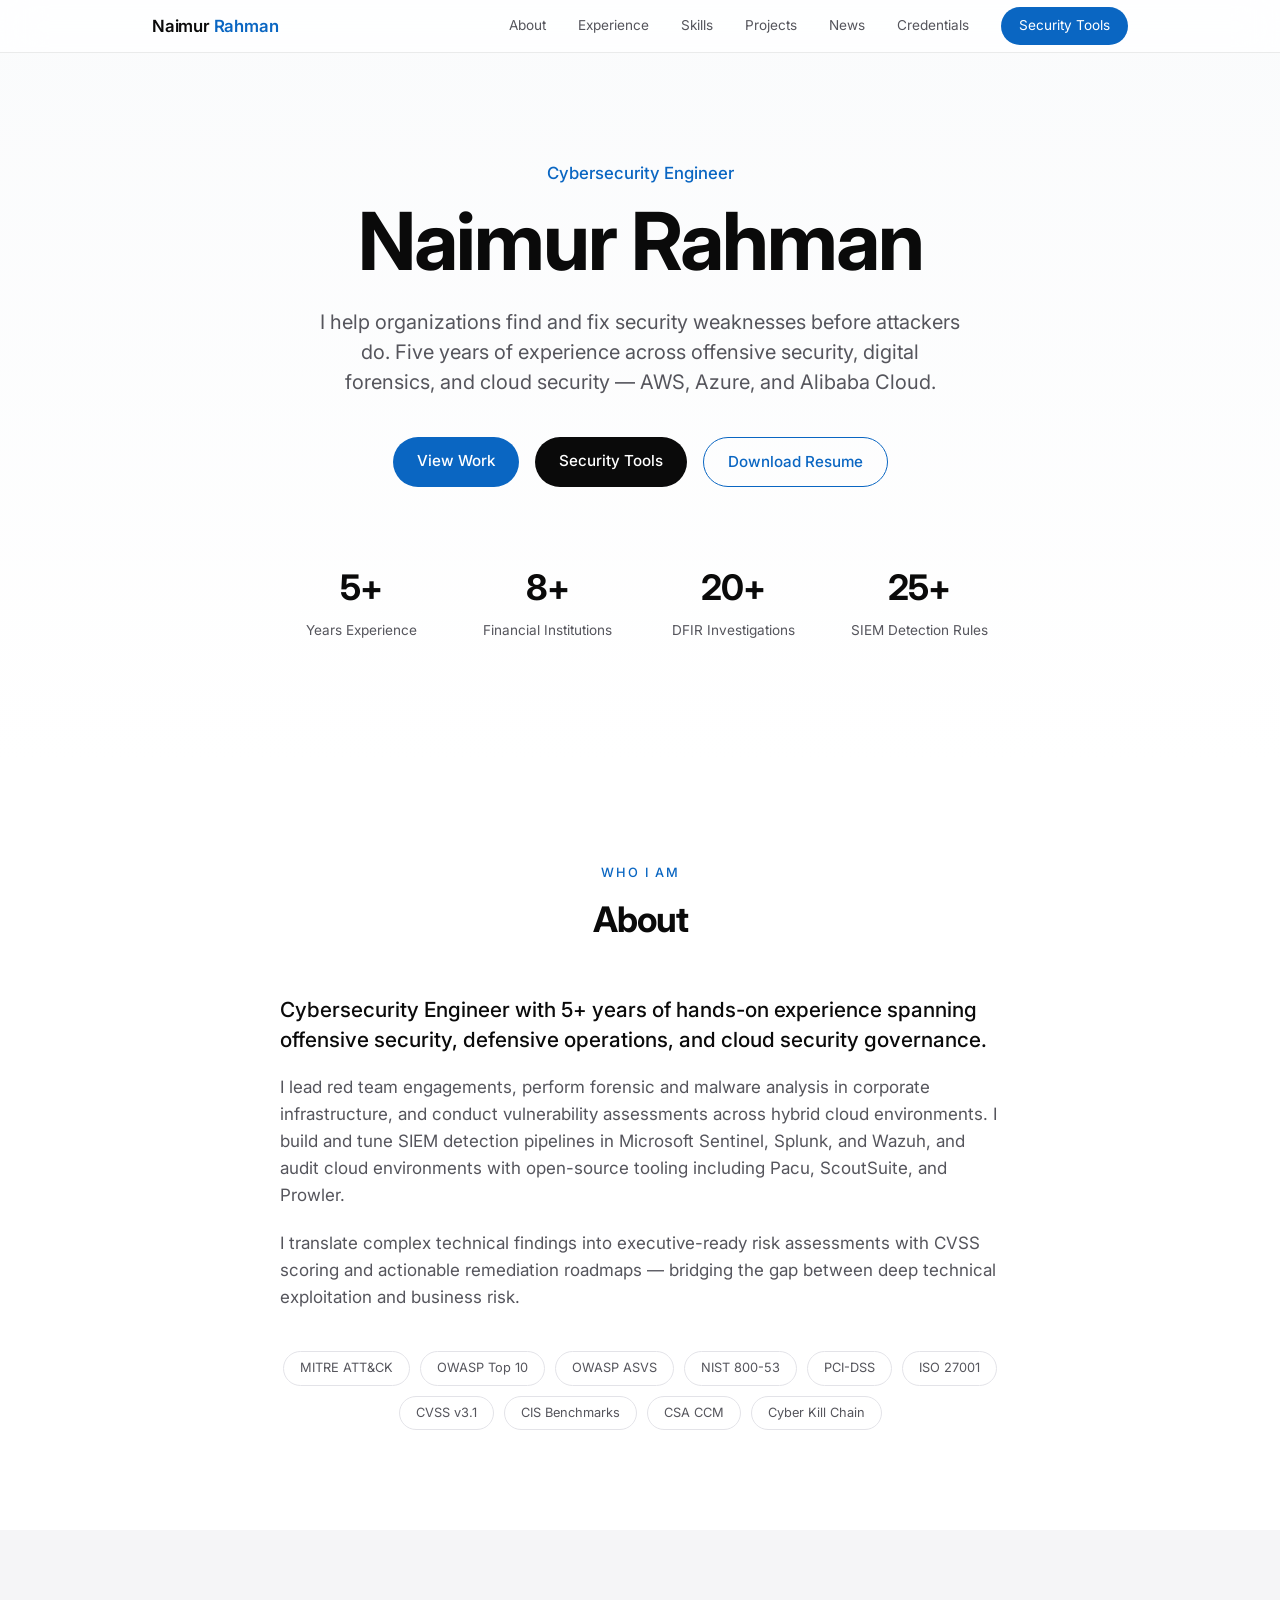
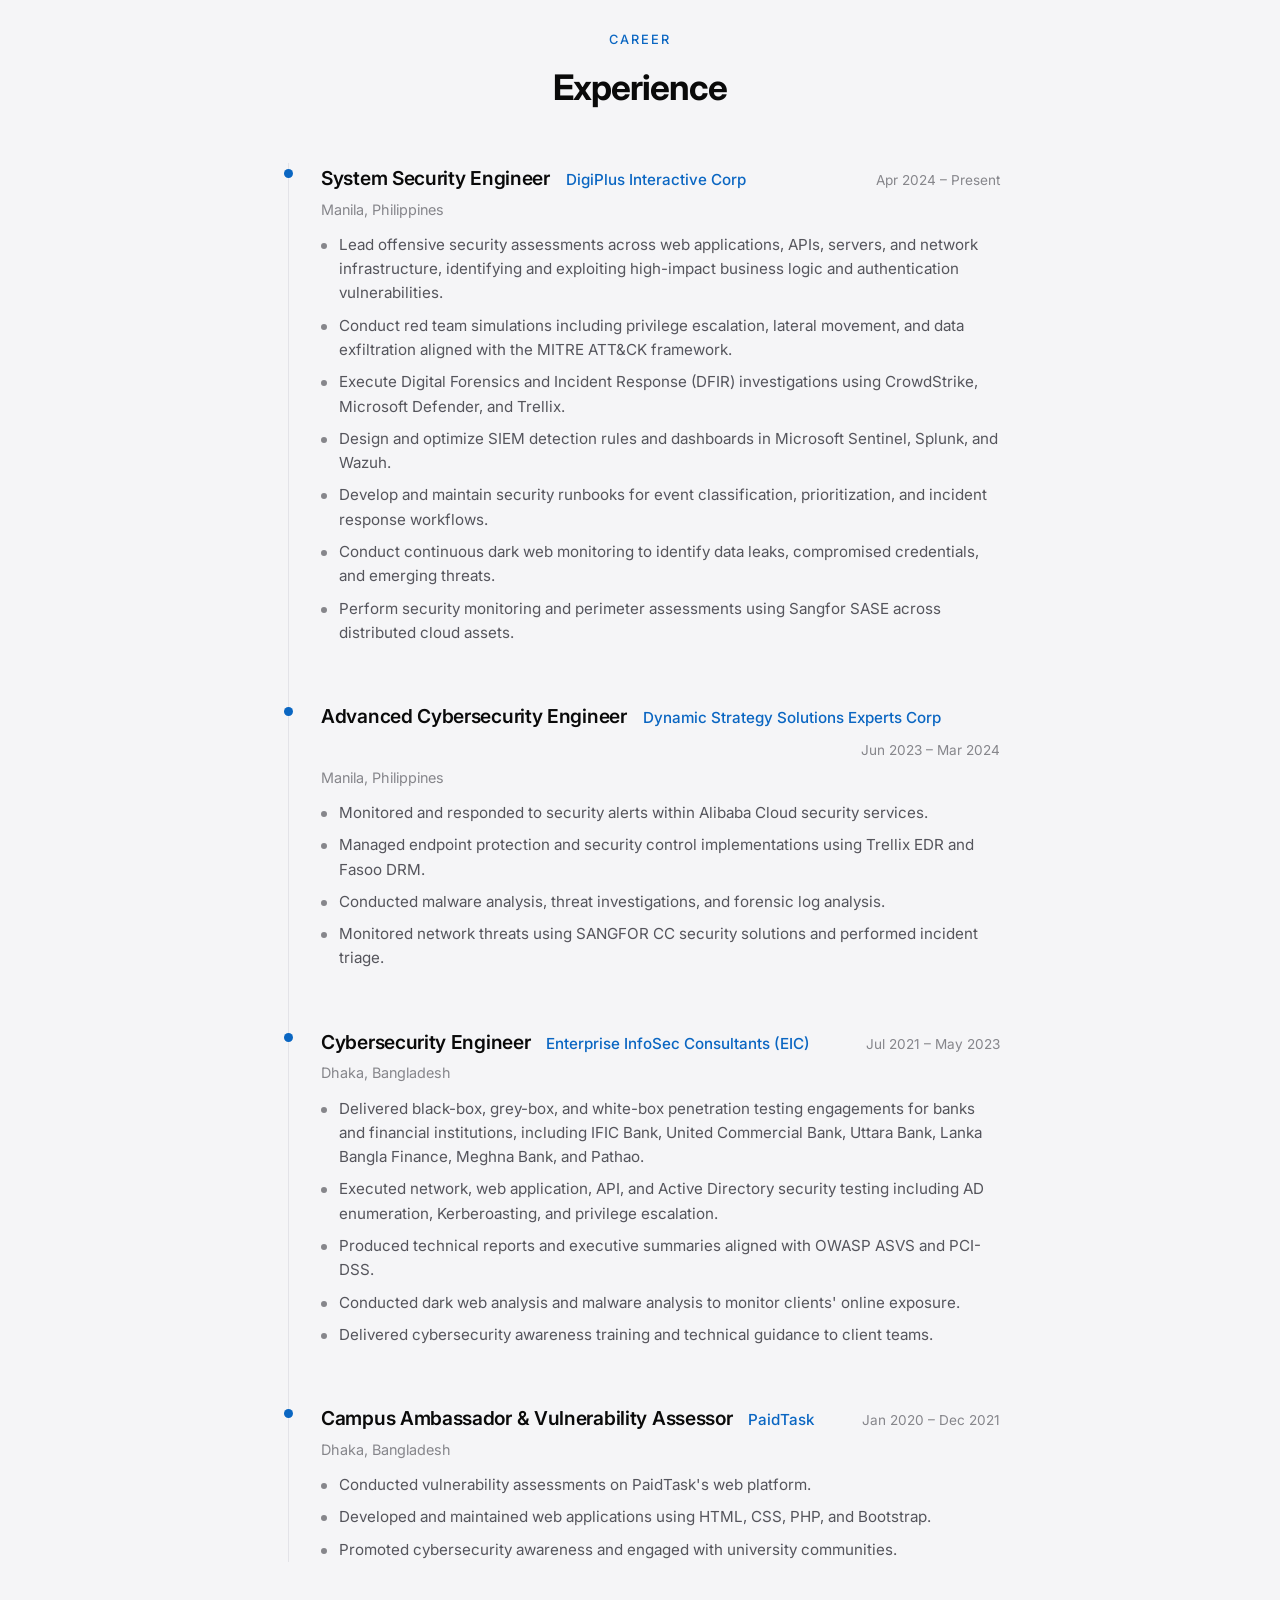
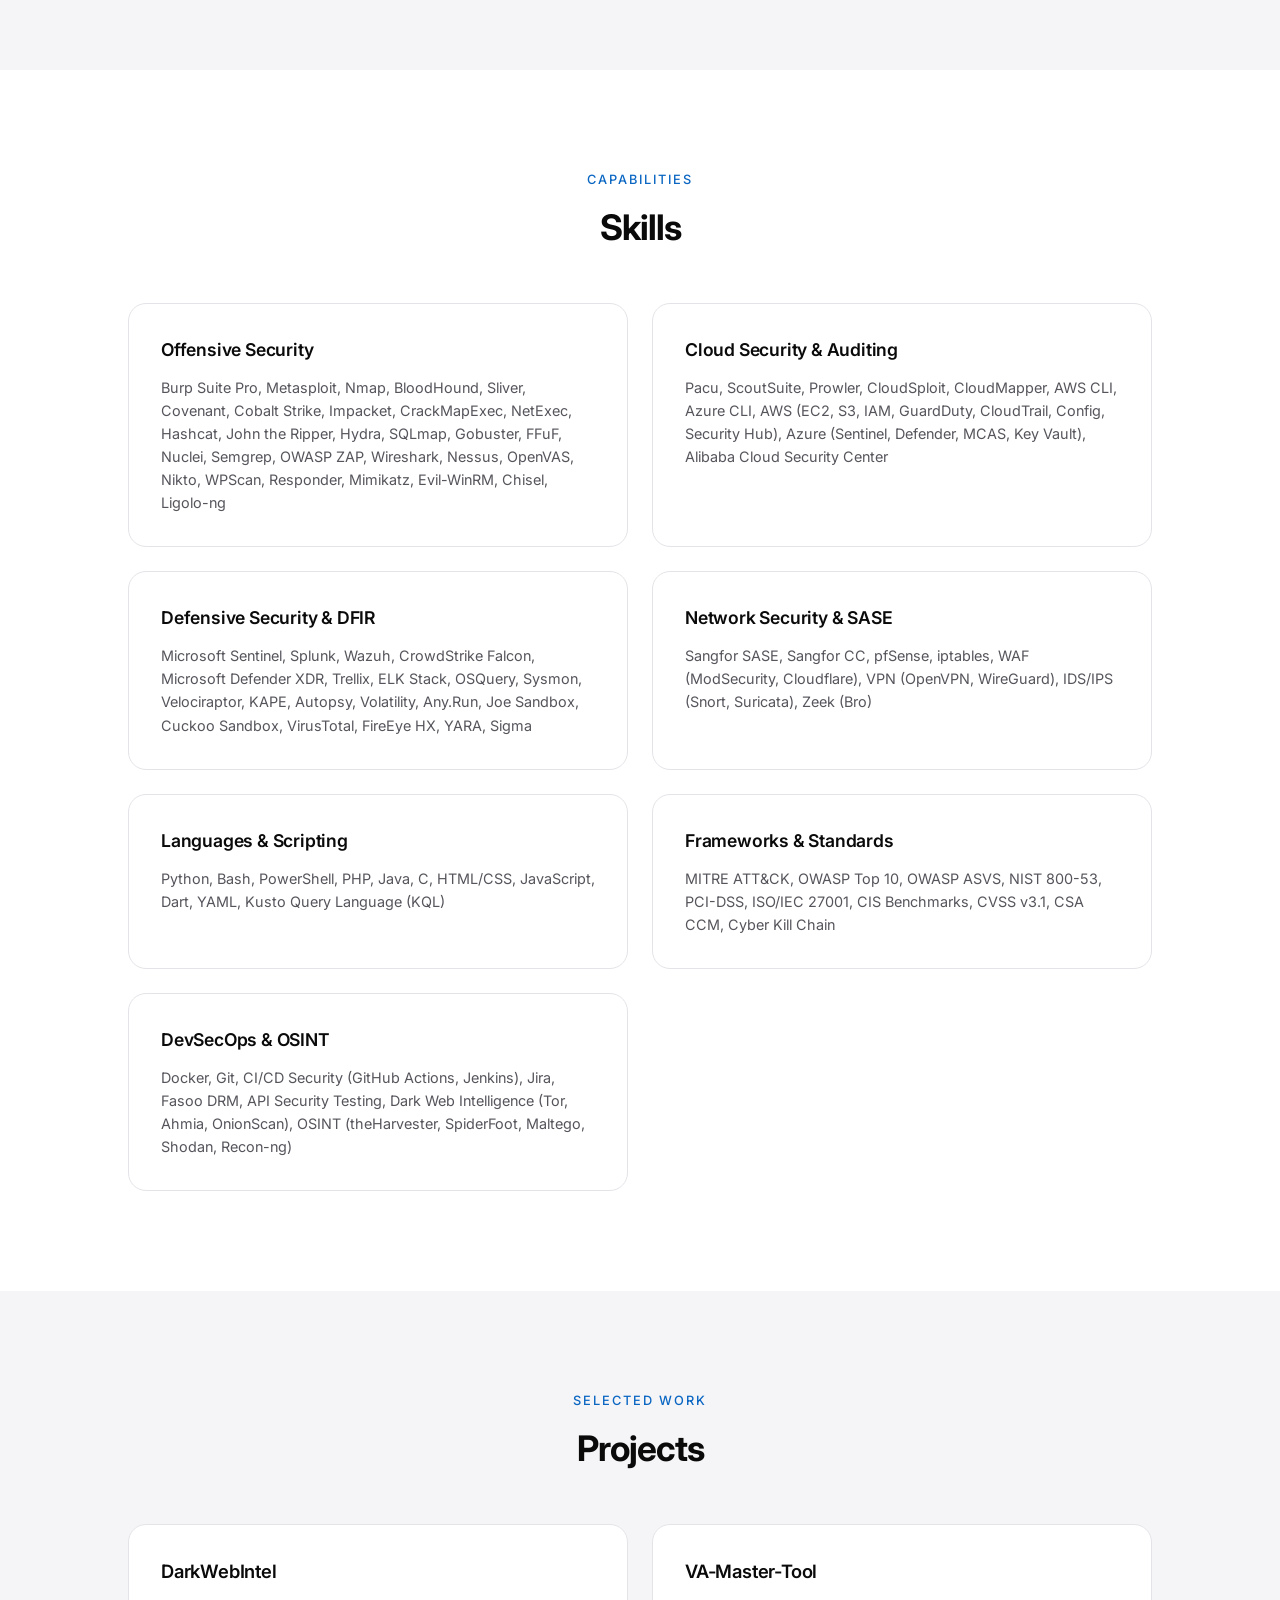
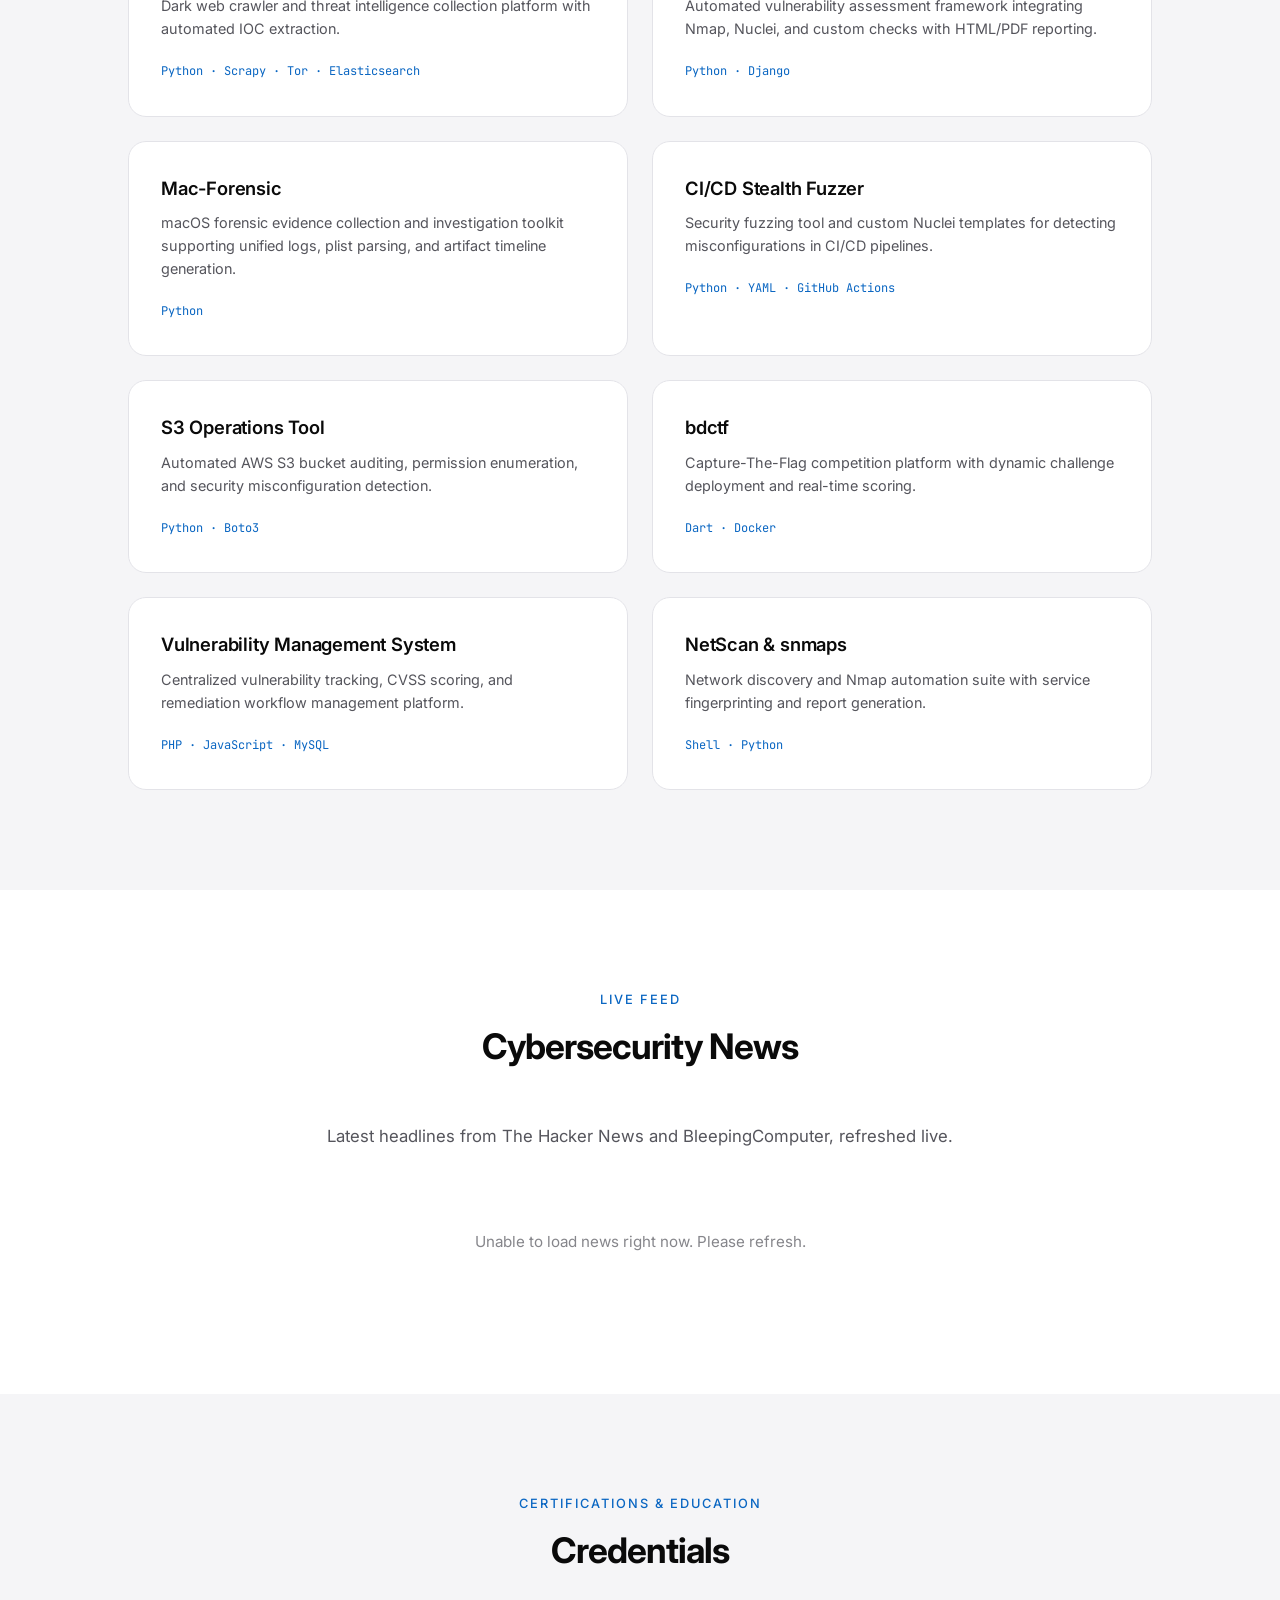
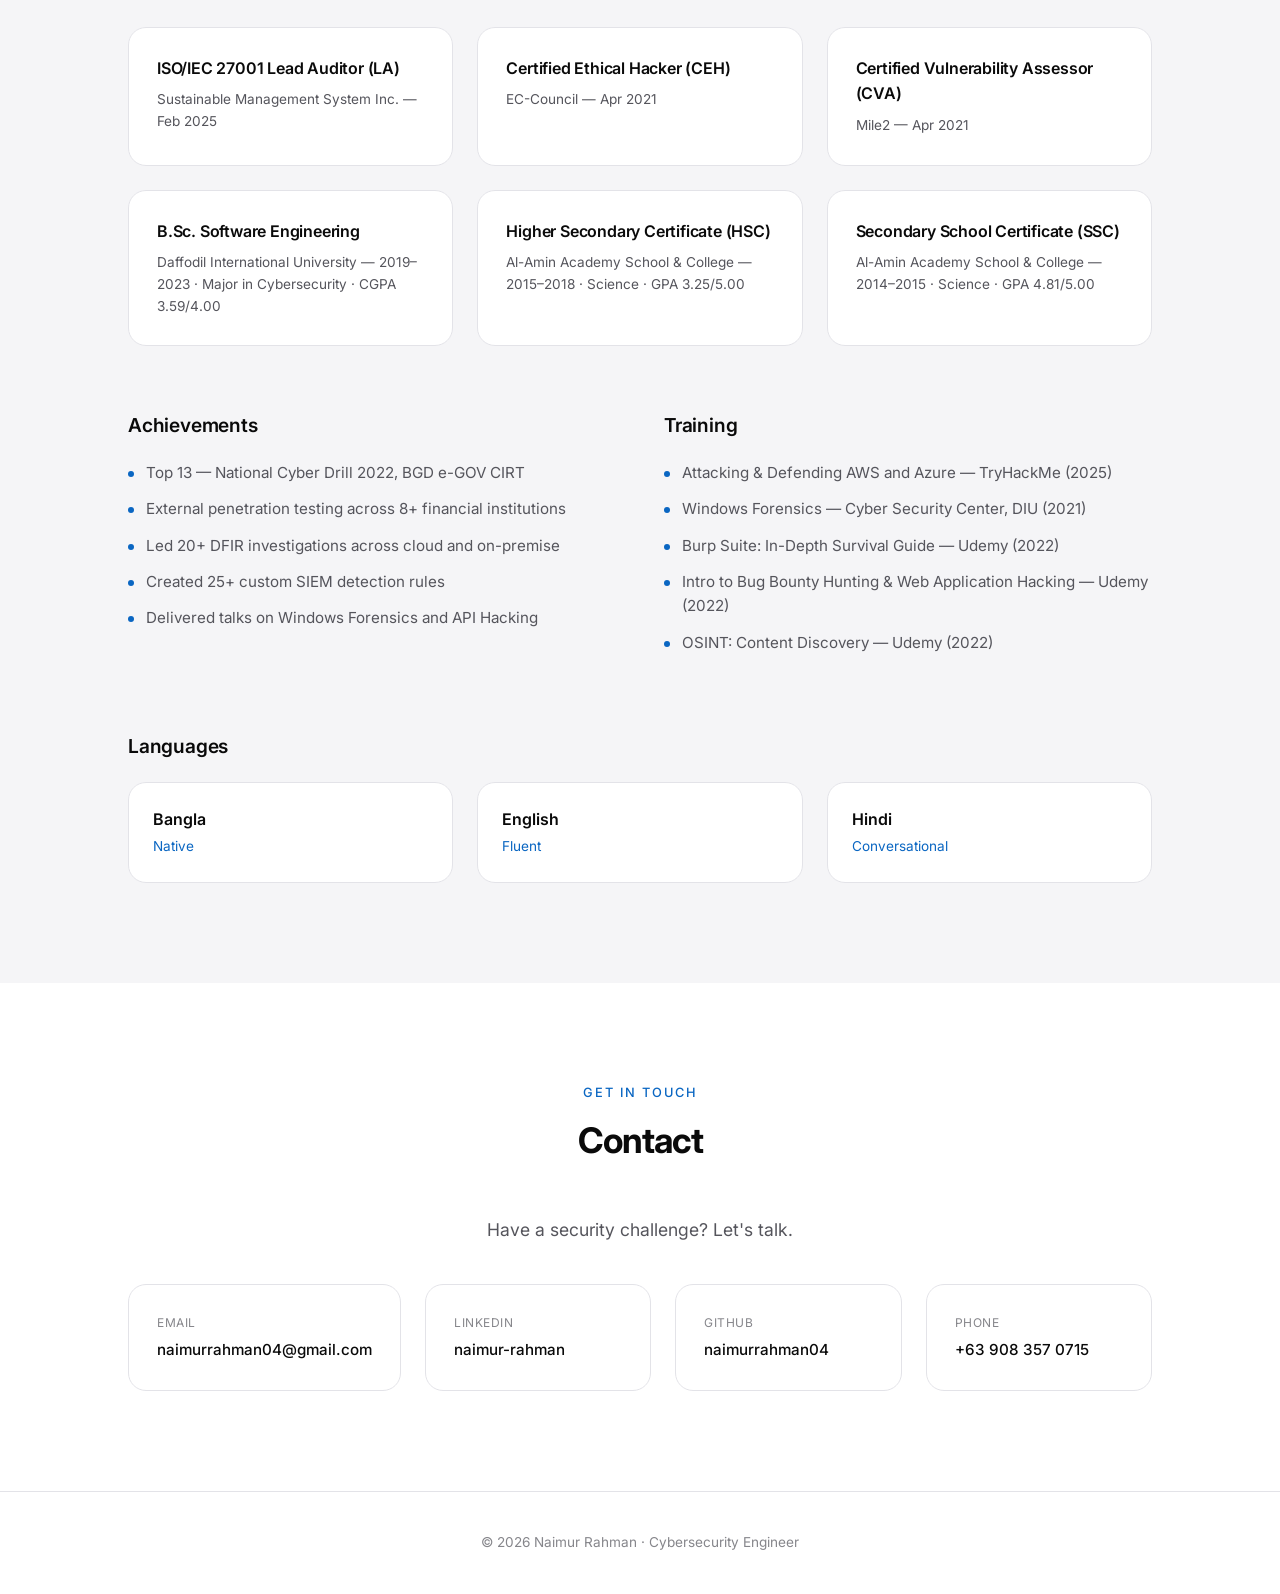
==== index.html @ ef819c5e "Add comprehensive on-page SEO: structured data, OG/Twitter cards, sitemap, robots.txt, favicon, OG i" ====
<!DOCTYPE html>
<html lang="en">
<head>
<meta charset="UTF-8">
<meta name="viewport" content="width=device-width, initial-scale=1.0">
<title>Naimur Rahman — Cybersecurity Engineer | Penetration Testing, Red Teaming &amp; Cloud Security</title>
<meta name="description" content="Naimur Rahman is a Cybersecurity Engineer specializing in penetration testing, red teaming, digital forensics (DFIR), and cloud security across AWS, Azure, and Alibaba Cloud. 5+ years securing financial institutions.">
<meta name="keywords" content="cybersecurity engineer, penetration tester, ethical hacker, red team, DFIR, digital forensics, cloud security, vulnerability assessment, Naimur Rahman, security consultant, bug bounty, SIEM, SOC analyst">
<meta name="author" content="Naimur Rahman">
<meta name="robots" content="index, follow, max-image-preview:large, max-snippet:-1, max-video-preview:-1">
<meta name="googlebot" content="index, follow">
<meta name="theme-color" content="#0a66c2">
<link rel="canonical" href="https://naimurrahman04.github.io/">

<!-- Open Graph -->
<meta property="og:type" content="website">
<meta property="og:site_name" content="Naimur Rahman — Cybersecurity Engineer">
<meta property="og:title" content="Naimur Rahman — Cybersecurity Engineer | Penetration Testing &amp; Red Teaming">
<meta property="og:description" content="Cybersecurity Engineer specializing in offensive security, DFIR, and cloud security. 5+ years securing financial institutions across AWS, Azure, and Alibaba Cloud.">
<meta property="og:url" content="https://naimurrahman04.github.io/">
<meta property="og:image" content="https://naimurrahman04.github.io/og-image.png">
<meta property="og:image:width" content="1200">
<meta property="og:image:height" content="630">
<meta property="og:locale" content="en_US">

<!-- Twitter Card -->
<meta name="twitter:card" content="summary_large_image">
<meta name="twitter:title" content="Naimur Rahman — Cybersecurity Engineer">
<meta name="twitter:description" content="Penetration testing, red teaming, DFIR, and cloud security. 5+ years securing financial institutions.">
<meta name="twitter:image" content="https://naimurrahman04.github.io/og-image.png">

<!-- Favicon -->
<link rel="icon" type="image/svg+xml" href="favicon.svg">
<link rel="apple-touch-icon" href="apple-touch-icon.png">

<!-- Fonts -->
<link rel="preconnect" href="https://fonts.googleapis.com">
<link rel="preconnect" href="https://fonts.gstatic.com" crossorigin>
<link href="https://fonts.googleapis.com/css2?family=Inter:wght@300;400;500;600;700&family=JetBrains+Mono:wght@400;500&display=swap" rel="stylesheet">
<link rel="stylesheet" href="style.css">

<!-- Structured Data: Person -->
<script type="application/ld+json">
{
  "@context": "https://schema.org",
  "@type": "Person",
  "name": "Naimur Rahman",
  "url": "https://naimurrahman04.github.io/",
  "image": "https://naimurrahman04.github.io/og-image.png",
  "jobTitle": "Cybersecurity Engineer",
  "email": "mailto:naimurrahman04@gmail.com",
  "sameAs": [
    "https://github.com/naimurrahman04",
    "https://linkedin.com/in/naimur-rahman-417a2a1a8"
  ],
  "knowsAbout": [
    "Penetration Testing",
    "Red Teaming",
    "Digital Forensics and Incident Response",
    "Cloud Security",
    "Vulnerability Assessment",
    "SIEM Engineering",
    "OSINT",
    "Malware Analysis",
    "OWASP Top 10",
    "MITRE ATT&CK"
  ],
  "worksFor": {
    "@type": "Organization",
    "name": "DigiPlus Interactive Corp"
  },
  "address": {
    "@type": "PostalAddress",
    "addressLocality": "Manila",
    "addressCountry": "PH"
  }
}
</script>

<!-- Structured Data: WebSite -->
<script type="application/ld+json">
{
  "@context": "https://schema.org",
  "@type": "WebSite",
  "name": "Naimur Rahman — Cybersecurity Engineer",
  "url": "https://naimurrahman04.github.io/",
  "description": "Portfolio of Naimur Rahman, Cybersecurity Engineer specializing in penetration testing, red teaming, DFIR, and cloud security."
}
</script>
</head>
<body>

<nav class="nav" id="nav">
  <div class="nav-inner">
    <a href="#top" class="logo">Naimur<span class="logo-accent"> Rahman</span></a>
    <button class="hamburger" id="hamburger" aria-label="Menu">
      <span></span><span></span><span></span>
    </button>
    <div class="nav-links" id="navLinks">
      <a href="#about">About</a>
      <a href="#experience">Experience</a>
      <a href="#skills">Skills</a>
      <a href="#projects">Projects</a>
      <a href="#news">News</a>
      <a href="#certs">Credentials</a>
      <a href="tools.html" class="nav-cta">Security Tools</a>
    </div>
  </div>
</nav>

<header id="top" class="hero">
  <div class="hero-inner">
    <p class="hero-eyebrow">Cybersecurity Engineer</p>
    <h1 class="hero-title">Naimur Rahman</h1>
    <p class="hero-desc">I help organizations find and fix security weaknesses before attackers do. Five years of experience across offensive security, digital forensics, and cloud security — AWS, Azure, and Alibaba Cloud.</p>
    <div class="hero-cta">
      <a href="#projects" class="btn btn-primary">View Work</a>
      <a href="tools.html" class="btn btn-secondary">Security Tools</a>
      <a href="Naimur_Rahman_Resume.pdf" class="btn btn-ghost" download>Download Resume</a>
    </div>
    <div class="hero-stats">
      <div class="stat"><span class="stat-num">5+</span><span class="stat-label">Years Experience</span></div>
      <div class="stat"><span class="stat-num">8+</span><span class="stat-label">Financial Institutions</span></div>
      <div class="stat"><span class="stat-num">20+</span><span class="stat-label">DFIR Investigations</span></div>
      <div class="stat"><span class="stat-num">25+</span><span class="stat-label">SIEM Detection Rules</span></div>
    </div>
  </div>
</header>

<section id="about" class="section">
  <div class="section-inner">
    <span class="section-eyebrow">Who I Am</span>
    <h2 class="section-title">About</h2>
    <div class="about-text">
      <p class="lead">Cybersecurity Engineer with 5+ years of hands-on experience spanning offensive security, defensive operations, and cloud security governance.</p>
      <p>I lead red team engagements, perform forensic and malware analysis in corporate infrastructure, and conduct vulnerability assessments across hybrid cloud environments. I build and tune SIEM detection pipelines in Microsoft Sentinel, Splunk, and Wazuh, and audit cloud environments with open-source tooling including Pacu, ScoutSuite, and Prowler.</p>
      <p>I translate complex technical findings into executive-ready risk assessments with CVSS scoring and actionable remediation roadmaps — bridging the gap between deep technical exploitation and business risk.</p>
    </div>
    <div class="tag-cloud">
      <span class="tag">MITRE ATT&amp;CK</span>
      <span class="tag">OWASP Top 10</span>
      <span class="tag">OWASP ASVS</span>
      <span class="tag">NIST 800-53</span>
      <span class="tag">PCI-DSS</span>
      <span class="tag">ISO 27001</span>
      <span class="tag">CVSS v3.1</span>
      <span class="tag">CIS Benchmarks</span>
      <span class="tag">CSA CCM</span>
      <span class="tag">Cyber Kill Chain</span>
    </div>
  </div>
</section>

<section id="experience" class="section">
  <div class="section-inner">
    <span class="section-eyebrow">Career</span>
    <h2 class="section-title">Experience</h2>
    <div class="timeline">
      <div class="tl-item">
        <div class="tl-head">
          <h3>System Security Engineer</h3>
          <span class="tl-company">DigiPlus Interactive Corp</span>
          <span class="tl-date">Apr 2024 – Present</span>
        </div>
        <p class="tl-loc">Manila, Philippines</p>
        <ul>
          <li>Lead offensive security assessments across web applications, APIs, servers, and network infrastructure, identifying and exploiting high-impact business logic and authentication vulnerabilities.</li>
          <li>Conduct red team simulations including privilege escalation, lateral movement, and data exfiltration aligned with the MITRE ATT&amp;CK framework.</li>
          <li>Execute Digital Forensics and Incident Response (DFIR) investigations using CrowdStrike, Microsoft Defender, and Trellix.</li>
          <li>Design and optimize SIEM detection rules and dashboards in Microsoft Sentinel, Splunk, and Wazuh.</li>
          <li>Develop and maintain security runbooks for event classification, prioritization, and incident response workflows.</li>
          <li>Conduct continuous dark web monitoring to identify data leaks, compromised credentials, and emerging threats.</li>
          <li>Perform security monitoring and perimeter assessments using Sangfor SASE across distributed cloud assets.</li>
        </ul>
      </div>
      <div class="tl-item">
        <div class="tl-head">
          <h3>Advanced Cybersecurity Engineer</h3>
          <span class="tl-company">Dynamic Strategy Solutions Experts Corp</span>
          <span class="tl-date">Jun 2023 – Mar 2024</span>
        </div>
        <p class="tl-loc">Manila, Philippines</p>
        <ul>
          <li>Monitored and responded to security alerts within Alibaba Cloud security services.</li>
          <li>Managed endpoint protection and security control implementations using Trellix EDR and Fasoo DRM.</li>
          <li>Conducted malware analysis, threat investigations, and forensic log analysis.</li>
          <li>Monitored network threats using SANGFOR CC security solutions and performed incident triage.</li>
        </ul>
      </div>
      <div class="tl-item">
        <div class="tl-head">
          <h3>Cybersecurity Engineer</h3>
          <span class="tl-company">Enterprise InfoSec Consultants (EIC)</span>
          <span class="tl-date">Jul 2021 – May 2023</span>
        </div>
        <p class="tl-loc">Dhaka, Bangladesh</p>
        <ul>
          <li>Delivered black-box, grey-box, and white-box penetration testing engagements for banks and financial institutions, including IFIC Bank, United Commercial Bank, Uttara Bank, Lanka Bangla Finance, Meghna Bank, and Pathao.</li>
          <li>Executed network, web application, API, and Active Directory security testing including AD enumeration, Kerberoasting, and privilege escalation.</li>
          <li>Produced technical reports and executive summaries aligned with OWASP ASVS and PCI-DSS.</li>
          <li>Conducted dark web analysis and malware analysis to monitor clients' online exposure.</li>
          <li>Delivered cybersecurity awareness training and technical guidance to client teams.</li>
        </ul>
      </div>
      <div class="tl-item">
        <div class="tl-head">
          <h3>Campus Ambassador &amp; Vulnerability Assessor</h3>
          <span class="tl-company">PaidTask</span>
          <span class="tl-date">Jan 2020 – Dec 2021</span>
        </div>
        <p class="tl-loc">Dhaka, Bangladesh</p>
        <ul>
          <li>Conducted vulnerability assessments on PaidTask's web platform.</li>
          <li>Developed and maintained web applications using HTML, CSS, PHP, and Bootstrap.</li>
          <li>Promoted cybersecurity awareness and engaged with university communities.</li>
        </ul>
      </div>
    </div>
  </div>
</section>

<section id="skills" class="section">
  <div class="section-inner">
    <span class="section-eyebrow">Capabilities</span>
    <h2 class="section-title">Skills</h2>
    <div class="skills-grid">
      <div class="skill-card">
        <h3>Offensive Security</h3>
        <p>Burp Suite Pro, Metasploit, Nmap, BloodHound, Sliver, Covenant, Cobalt Strike, Impacket, CrackMapExec, NetExec, Hashcat, John the Ripper, Hydra, SQLmap, Gobuster, FFuF, Nuclei, Semgrep, OWASP ZAP, Wireshark, Nessus, OpenVAS, Nikto, WPScan, Responder, Mimikatz, Evil-WinRM, Chisel, Ligolo-ng</p>
      </div>
      <div class="skill-card">
        <h3>Cloud Security &amp; Auditing</h3>
        <p>Pacu, ScoutSuite, Prowler, CloudSploit, CloudMapper, AWS CLI, Azure CLI, AWS (EC2, S3, IAM, GuardDuty, CloudTrail, Config, Security Hub), Azure (Sentinel, Defender, MCAS, Key Vault), Alibaba Cloud Security Center</p>
      </div>
      <div class="skill-card">
        <h3>Defensive Security &amp; DFIR</h3>
        <p>Microsoft Sentinel, Splunk, Wazuh, CrowdStrike Falcon, Microsoft Defender XDR, Trellix, ELK Stack, OSQuery, Sysmon, Velociraptor, KAPE, Autopsy, Volatility, Any.Run, Joe Sandbox, Cuckoo Sandbox, VirusTotal, FireEye HX, YARA, Sigma</p>
      </div>
      <div class="skill-card">
        <h3>Network Security &amp; SASE</h3>
        <p>Sangfor SASE, Sangfor CC, pfSense, iptables, WAF (ModSecurity, Cloudflare), VPN (OpenVPN, WireGuard), IDS/IPS (Snort, Suricata), Zeek (Bro)</p>
      </div>
      <div class="skill-card">
        <h3>Languages &amp; Scripting</h3>
        <p>Python, Bash, PowerShell, PHP, Java, C, HTML/CSS, JavaScript, Dart, YAML, Kusto Query Language (KQL)</p>
      </div>
      <div class="skill-card">
        <h3>Frameworks &amp; Standards</h3>
        <p>MITRE ATT&amp;CK, OWASP Top 10, OWASP ASVS, NIST 800-53, PCI-DSS, ISO/IEC 27001, CIS Benchmarks, CVSS v3.1, CSA CCM, Cyber Kill Chain</p>
      </div>
      <div class="skill-card">
        <h3>DevSecOps &amp; OSINT</h3>
        <p>Docker, Git, CI/CD Security (GitHub Actions, Jenkins), Jira, Fasoo DRM, API Security Testing, Dark Web Intelligence (Tor, Ahmia, OnionScan), OSINT (theHarvester, SpiderFoot, Maltego, Shodan, Recon-ng)</p>
      </div>
    </div>
  </div>
</section>

<section id="projects" class="section">
  <div class="section-inner">
    <span class="section-eyebrow">Selected Work</span>
    <h2 class="section-title">Projects</h2>
    <div class="projects-grid">
      <a class="project-card" href="https://github.com/naimurrahman04" target="_blank" rel="noopener">
        <h3>DarkWebIntel</h3>
        <p>Dark web crawler and threat intelligence collection platform with automated IOC extraction.</p>
        <span class="project-stack">Python · Scrapy · Tor · Elasticsearch</span>
      </a>
      <a class="project-card" href="https://github.com/naimurrahman04" target="_blank" rel="noopener">
        <h3>VA-Master-Tool</h3>
        <p>Automated vulnerability assessment framework integrating Nmap, Nuclei, and custom checks with HTML/PDF reporting.</p>
        <span class="project-stack">Python · Django</span>
      </a>
      <a class="project-card" href="https://github.com/naimurrahman04" target="_blank" rel="noopener">
        <h3>Mac-Forensic</h3>
        <p>macOS forensic evidence collection and investigation toolkit supporting unified logs, plist parsing, and artifact timeline generation.</p>
        <span class="project-stack">Python</span>
      </a>
      <a class="project-card" href="https://github.com/naimurrahman04" target="_blank" rel="noopener">
        <h3>CI/CD Stealth Fuzzer</h3>
        <p>Security fuzzing tool and custom Nuclei templates for detecting misconfigurations in CI/CD pipelines.</p>
        <span class="project-stack">Python · YAML · GitHub Actions</span>
      </a>
      <a class="project-card" href="https://github.com/naimurrahman04" target="_blank" rel="noopener">
        <h3>S3 Operations Tool</h3>
        <p>Automated AWS S3 bucket auditing, permission enumeration, and security misconfiguration detection.</p>
        <span class="project-stack">Python · Boto3</span>
      </a>
      <a class="project-card" href="https://github.com/naimurrahman04" target="_blank" rel="noopener">
        <h3>bdctf</h3>
        <p>Capture-The-Flag competition platform with dynamic challenge deployment and real-time scoring.</p>
        <span class="project-stack">Dart · Docker</span>
      </a>
      <a class="project-card" href="https://github.com/naimurrahman04" target="_blank" rel="noopener">
        <h3>Vulnerability Management System</h3>
        <p>Centralized vulnerability tracking, CVSS scoring, and remediation workflow management platform.</p>
        <span class="project-stack">PHP · JavaScript · MySQL</span>
      </a>
      <a class="project-card" href="https://github.com/naimurrahman04" target="_blank" rel="noopener">
        <h3>NetScan &amp; snmaps</h3>
        <p>Network discovery and Nmap automation suite with service fingerprinting and report generation.</p>
        <span class="project-stack">Shell · Python</span>
      </a>
    </div>
  </div>
</section>

<section id="news" class="section">
  <div class="section-inner">
    <span class="section-eyebrow">Live Feed</span>
    <h2 class="section-title">Cybersecurity News</h2>
    <p class="news-intro">Latest headlines from The Hacker News and BleepingComputer, refreshed live.</p>
    <div class="news-grid" id="newsGrid">
      <div class="news-loading">Loading latest headlines…</div>
    </div>
  </div>
</section>

<section id="certs" class="section">
  <div class="section-inner">
    <span class="section-eyebrow">Certifications &amp; Education</span>
    <h2 class="section-title">Credentials</h2>
    <div class="certs-grid">
      <div class="cert-card">
        <h3>ISO/IEC 27001 Lead Auditor (LA)</h3>
        <p>Sustainable Management System Inc. — Feb 2025</p>
      </div>
      <div class="cert-card">
        <h3>Certified Ethical Hacker (CEH)</h3>
        <p>EC-Council — Apr 2021</p>
      </div>
      <div class="cert-card">
        <h3>Certified Vulnerability Assessor (CVA)</h3>
        <p>Mile2 — Apr 2021</p>
      </div>
      <div class="cert-card">
        <h3>B.Sc. Software Engineering</h3>
        <p>Daffodil International University — 2019–2023 · Major in Cybersecurity · CGPA 3.59/4.00</p>
      </div>
      <div class="cert-card">
        <h3>Higher Secondary Certificate (HSC)</h3>
        <p>Al-Amin Academy School &amp; College — 2015–2018 · Science · GPA 3.25/5.00</p>
      </div>
      <div class="cert-card">
        <h3>Secondary School Certificate (SSC)</h3>
        <p>Al-Amin Academy School &amp; College — 2014–2015 · Science · GPA 4.81/5.00</p>
      </div>
    </div>
    <div class="two-col">
      <div class="achievements">
        <h3>Achievements</h3>
        <ul>
          <li>Top 13 — National Cyber Drill 2022, BGD e-GOV CIRT</li>
          <li>External penetration testing across 8+ financial institutions</li>
          <li>Led 20+ DFIR investigations across cloud and on-premise</li>
          <li>Created 25+ custom SIEM detection rules</li>
          <li>Delivered talks on Windows Forensics and API Hacking</li>
        </ul>
      </div>
      <div class="training">
        <h3>Training</h3>
        <ul>
          <li>Attacking &amp; Defending AWS and Azure — TryHackMe (2025)</li>
          <li>Windows Forensics — Cyber Security Center, DIU (2021)</li>
          <li>Burp Suite: In-Depth Survival Guide — Udemy (2022)</li>
          <li>Intro to Bug Bounty Hunting &amp; Web Application Hacking — Udemy (2022)</li>
          <li>OSINT: Content Discovery — Udemy (2022)</li>
        </ul>
      </div>
    </div>
    <div class="languages">
      <h3>Languages</h3>
      <div class="lang-grid">
        <div class="lang-card"><span class="lang-name">Bangla</span><span class="lang-level">Native</span></div>
        <div class="lang-card"><span class="lang-name">English</span><span class="lang-level">Fluent</span></div>
        <div class="lang-card"><span class="lang-name">Hindi</span><span class="lang-level">Conversational</span></div>
      </div>
    </div>
  </div>
</section>

<section id="contact" class="section">
  <div class="section-inner">
    <span class="section-eyebrow">Get In Touch</span>
    <h2 class="section-title">Contact</h2>
    <p class="contact-intro">Have a security challenge? Let's talk.</p>
    <div class="contact-grid">
      <a class="contact-card" href="mailto:naimurrahman04@gmail.com">
        <span class="contact-label">Email</span>
        <span class="contact-value">naimurrahman04@gmail.com</span>
      </a>
      <a class="contact-card" href="https://linkedin.com/in/naimur-rahman-417a2a1a8" target="_blank" rel="noopener">
        <span class="contact-label">LinkedIn</span>
        <span class="contact-value">naimur-rahman</span>
      </a>
      <a class="contact-card" href="https://github.com/naimurrahman04" target="_blank" rel="noopener">
        <span class="contact-label">GitHub</span>
        <span class="contact-value">naimurrahman04</span>
      </a>
      <a class="contact-card" href="tel:+639083570715">
        <span class="contact-label">Phone</span>
        <span class="contact-value">+63 908 357 0715</span>
      </a>
    </div>
  </div>
</section>

<footer class="footer">
  <p>© 2026 Naimur Rahman · Cybersecurity Engineer</p>
</footer>

<script src="script.js"></script>
</body>
</html>
---- style.css ----
:root {
  --bg: #ffffff;
  --bg-soft: #f5f5f7;
  --text: #0a0a0a;
  --text-dim: #55555c;
  --text-faint: #86868b;
  --border: #e3e3e8;
  --accent: #0a66c2;
  --accent-hover: #004182;
  --accent-soft: #e8f1fb;
  --mono: 'JetBrains Mono', monospace;
  --sans: 'Inter', -apple-system, BlinkMacSystemFont, 'Segoe UI', sans-serif;
}

* { margin: 0; padding: 0; box-sizing: border-box; }

html { scroll-behavior: smooth; }

body {
  background: var(--bg);
  color: var(--text);
  font-family: var(--sans);
  line-height: 1.6;
  -webkit-font-smoothing: antialiased;
  font-size: 17px;
}

/* ===== Nav ===== */
.nav {
  position: fixed;
  top: 0; left: 0; right: 0;
  z-index: 100;
  background: rgba(255,255,255,0.8);
  backdrop-filter: saturate(180%) blur(20px);
  -webkit-backdrop-filter: saturate(180%) blur(20px);
  border-bottom: 1px solid rgba(0,0,0,0.08);
}
.nav-inner {
  max-width: 1024px;
  margin: 0 auto;
  padding: 0 24px;
  height: 52px;
  display: flex;
  align-items: center;
  justify-content: space-between;
}
.logo {
  font-size: 1.05rem;
  font-weight: 600;
  color: var(--text);
  text-decoration: none;
  letter-spacing: -0.2px;
}
.logo-accent { color: var(--accent); }
.nav-links { display: flex; align-items: center; gap: 32px; }
.nav-links a {
  color: var(--text-dim);
  text-decoration: none;
  font-size: 0.85rem;
  font-weight: 400;
  transition: color 0.2s;
}
.nav-links a:hover { color: var(--text); }
.nav-cta {
  color: #fff !important;
  background: var(--accent);
  font-weight: 500;
  padding: 8px 18px;
  border-radius: 980px;
  transition: background 0.2s;
}
.nav-cta:hover { background: var(--accent-hover); color: #fff !important; }

/* Hamburger */
.hamburger {
  display: none;
  flex-direction: column;
  gap: 5px;
  background: none;
  border: none;
  cursor: pointer;
  padding: 4px;
}
.hamburger span {
  width: 20px; height: 1.5px;
  background: var(--text);
  transition: all 0.3s;
}
.hamburger.active span:nth-child(1) { transform: translateY(6.5px) rotate(45deg); }
.hamburger.active span:nth-child(2) { opacity: 0; }
.hamburger.active span:nth-child(3) { transform: translateY(-6.5px) rotate(-45deg); }

/* ===== Hero ===== */
.hero {
  padding: 160px 24px 120px;
  text-align: center;
  background: linear-gradient(180deg, #fafbfc 0%, #ffffff 100%);
}
.hero-inner { max-width: 800px; margin: 0 auto; }
.hero-eyebrow {
  font-size: 1.05rem;
  color: var(--accent);
  font-weight: 500;
  margin-bottom: 12px;
  animation: fadeUp 0.7s ease both;
}
.hero-title {
  font-size: clamp(3rem, 8vw, 5rem);
  font-weight: 700;
  letter-spacing: -2px;
  line-height: 1.05;
  margin-bottom: 24px;
  animation: fadeUp 0.7s ease 0.1s both;
}
.hero-desc {
  font-size: 1.25rem;
  color: var(--text-dim);
  max-width: 640px;
  margin: 0 auto 40px;
  line-height: 1.5;
  animation: fadeUp 0.7s ease 0.2s both;
}
.hero-cta {
  display: flex;
  gap: 16px;
  justify-content: center;
  flex-wrap: wrap;
  margin-bottom: 72px;
  animation: fadeUp 0.7s ease 0.3s both;
}
.hero-stats {
  display: grid;
  grid-template-columns: repeat(4, 1fr);
  gap: 24px;
  max-width: 720px;
  margin: 0 auto;
  animation: fadeUp 0.7s ease 0.4s both;
}

@keyframes fadeUp {
  from { opacity: 0; transform: translateY(24px); }
  to { opacity: 1; transform: translateY(0); }
}

.btn {
  padding: 12px 24px;
  border-radius: 980px;
  font-size: 0.95rem;
  font-weight: 500;
  text-decoration: none;
  transition: all 0.2s;
  cursor: pointer;
  display: inline-block;
}
.btn-primary {
  background: var(--accent);
  color: #fff;
}
.btn-primary:hover { background: var(--accent-hover); }
.btn-secondary {
  background: var(--text);
  color: #fff;
}
.btn-secondary:hover { background: #000; }
.btn-ghost {
  color: var(--accent);
  border: 1px solid var(--accent);
}
.btn-ghost:hover { background: var(--accent-soft); }

.stat { text-align: center; }
.stat-num {
  font-size: 2.2rem;
  font-weight: 700;
  letter-spacing: -1px;
  color: var(--text);
  display: block;
}
.stat-label {
  font-size: 0.85rem;
  color: var(--text-dim);
  margin-top: 4px;
}

/* ===== Sections ===== */
.section { padding: 100px 24px; }
.section:nth-child(even) { background: var(--bg-soft); }
.section-inner { max-width: 1024px; margin: 0 auto; }
.section-title {
  font-size: 2.2rem;
  font-weight: 700;
  letter-spacing: -1px;
  margin-bottom: 48px;
  text-align: center;
}
.section-eyebrow {
  display: block;
  text-align: center;
  font-size: 0.8rem;
  font-weight: 500;
  letter-spacing: 2px;
  text-transform: uppercase;
  color: var(--accent);
  margin-bottom: 8px;
}

/* Scroll reveal */
.reveal {
  opacity: 0;
  transform: translateY(28px);
  transition: opacity 0.7s cubic-bezier(0.16, 1, 0.3, 1), transform 0.7s cubic-bezier(0.16, 1, 0.3, 1);
}
.reveal.visible {
  opacity: 1;
  transform: translateY(0);
}

/* About */
.about-text { max-width: 720px; margin: 0 auto 40px; }
.about-text p { color: var(--text-dim); margin-bottom: 20px; }
.about-text .lead {
  font-size: 1.3rem;
  color: var(--text);
  font-weight: 500;
  line-height: 1.4;
}
.tag-cloud {
  display: flex;
  flex-wrap: wrap;
  gap: 10px;
  justify-content: center;
  max-width: 720px;
  margin: 0 auto;
}
.tag {
  font-size: 0.8rem;
  color: var(--text-dim);
  border: 1px solid var(--border);
  padding: 6px 16px;
  border-radius: 980px;
  background: #fff;
}

/* Timeline */
.timeline { max-width: 720px; margin: 0 auto; }
.tl-item {
  padding: 0 0 48px 32px;
  border-left: 1px solid var(--border);
  position: relative;
  margin-left: 8px;
}
.tl-item:last-child { padding-bottom: 0; }
.tl-item::before {
  content: '';
  position: absolute;
  left: -5px; top: 6px;
  width: 9px; height: 9px;
  border-radius: 50%;
  background: var(--accent);
}
.tl-head {
  display: flex;
  flex-wrap: wrap;
  align-items: baseline;
  gap: 8px 16px;
  margin-bottom: 4px;
}
.tl-head h3 { font-size: 1.2rem; font-weight: 600; letter-spacing: -0.3px; }
.tl-company { color: var(--accent); font-weight: 500; font-size: 0.95rem; }
.tl-date { margin-left: auto; font-size: 0.85rem; color: var(--text-faint); }
.tl-loc { color: var(--text-faint); font-size: 0.9rem; margin-bottom: 12px; }
.tl-item ul { list-style: none; }
.tl-item li {
  color: var(--text-dim);
  font-size: 0.95rem;
  margin-bottom: 8px;
  padding-left: 18px;
  position: relative;
}
.tl-item li::before {
  content: '';
  position: absolute;
  left: 0; top: 10px;
  width: 6px; height: 6px;
  border-radius: 50%;
  background: var(--text-faint);
}

/* Skills */
.skills-grid {
  display: grid;
  grid-template-columns: repeat(2, 1fr);
  gap: 24px;
}
.skill-card {
  background: #fff;
  border: 1px solid var(--border);
  border-radius: 18px;
  padding: 32px;
  transition: all 0.25s;
}
.skill-card:hover {
  transform: translateY(-4px);
  box-shadow: 0 12px 32px rgba(0,0,0,0.08);
}
.skill-card h3 { font-size: 1.1rem; font-weight: 600; margin-bottom: 12px; letter-spacing: -0.2px; }
.skill-card p { color: var(--text-dim); font-size: 0.9rem; line-height: 1.6; }

/* Projects */
.projects-grid {
  display: grid;
  grid-template-columns: repeat(2, 1fr);
  gap: 24px;
}
.project-card {
  background: #fff;
  border: 1px solid var(--border);
  border-radius: 18px;
  padding: 32px;
  text-decoration: none;
  color: var(--text);
  transition: all 0.25s;
  display: block;
}
.project-card:hover {
  transform: translateY(-4px);
  box-shadow: 0 12px 32px rgba(0,0,0,0.08);
}
.project-card h3 { font-size: 1.15rem; font-weight: 600; margin-bottom: 8px; letter-spacing: -0.2px; }
.project-card p { color: var(--text-dim); font-size: 0.9rem; margin-bottom: 16px; }
.project-stack {
  font-family: var(--mono);
  font-size: 0.75rem;
  color: var(--accent);
}

/* Certs */
.certs-grid {
  display: grid;
  grid-template-columns: repeat(3, 1fr);
  gap: 24px;
  margin-bottom: 64px;
}
.cert-card {
  background: #fff;
  border: 1px solid var(--border);
  border-radius: 18px;
  padding: 28px;
  transition: all 0.25s;
}
.cert-card:hover {
  transform: translateY(-4px);
  box-shadow: 0 12px 32px rgba(0,0,0,0.08);
}
.cert-card h3 { font-size: 1rem; font-weight: 600; margin-bottom: 8px; letter-spacing: -0.2px; }
.cert-card p { color: var(--text-dim); font-size: 0.85rem; }

.two-col {
  display: grid;
  grid-template-columns: 1fr 1fr;
  gap: 48px;
  margin-bottom: 64px;
}
.achievements h3, .training h3, .languages h3 {
  font-size: 1.2rem;
  font-weight: 600;
  margin-bottom: 20px;
  letter-spacing: -0.2px;
}
.achievements ul, .training ul { list-style: none; }
.achievements li, .training li {
  color: var(--text-dim);
  font-size: 0.95rem;
  margin-bottom: 12px;
  padding-left: 18px;
  position: relative;
}
.achievements li::before, .training li::before {
  content: '';
  position: absolute;
  left: 0; top: 10px;
  width: 6px; height: 6px;
  border-radius: 50%;
  background: var(--accent);
}

.lang-grid {
  display: grid;
  grid-template-columns: repeat(3, 1fr);
  gap: 24px;
}
.lang-card {
  background: #fff;
  border: 1px solid var(--border);
  border-radius: 18px;
  padding: 24px;
  display: flex;
  flex-direction: column;
  gap: 4px;
  transition: all 0.25s;
}
.lang-card:hover {
  transform: translateY(-4px);
  box-shadow: 0 12px 32px rgba(0,0,0,0.08);
}
.lang-name { font-weight: 600; font-size: 1rem; }
.lang-level { color: var(--accent); font-size: 0.85rem; }

/* News */
.news-intro {
  text-align: center;
  color: var(--text-dim);
  margin-bottom: 40px;
  font-size: 1.05rem;
}
.news-grid {
  display: grid;
  grid-template-columns: repeat(3, 1fr);
  gap: 24px;
}
.news-card {
  background: #fff;
  border: 1px solid var(--border);
  border-radius: 18px;
  padding: 28px;
  text-decoration: none;
  color: var(--text);
  display: flex;
  flex-direction: column;
  gap: 12px;
  transition: all 0.25s;
}
.news-card:hover {
  transform: translateY(-4px);
  box-shadow: 0 12px 32px rgba(0,0,0,0.08);
}
.news-source {
  font-family: var(--mono);
  font-size: 0.7rem;
  letter-spacing: 1px;
  text-transform: uppercase;
  color: var(--accent);
}
.news-title {
  font-size: 1.05rem;
  font-weight: 600;
  line-height: 1.4;
  letter-spacing: -0.2px;
}
.news-date {
  margin-top: auto;
  font-size: 0.8rem;
  color: var(--text-faint);
}
.news-loading {
  grid-column: 1 / -1;
  text-align: center;
  color: var(--text-faint);
  padding: 40px;
  font-size: 0.95rem;
}
.news-error {
  grid-column: 1 / -1;
  text-align: center;
  color: var(--text-faint);
  padding: 40px;
  font-size: 0.95rem;
}

/* Contact */
.contact-intro {
  text-align: center;
  color: var(--text-dim);
  margin-bottom: 40px;
  font-size: 1.1rem;
}
.contact-grid {
  display: grid;
  grid-template-columns: repeat(4, 1fr);
  gap: 24px;
}
.contact-card {
  background: #fff;
  border: 1px solid var(--border);
  border-radius: 18px;
  padding: 28px;
  text-decoration: none;
  display: flex;
  flex-direction: column;
  gap: 6px;
  transition: all 0.25s;
}
.contact-card:hover { transform: translateY(-4px); box-shadow: 0 12px 32px rgba(0,0,0,0.08); }
.contact-label {
  font-size: 0.75rem;
  color: var(--text-faint);
  text-transform: uppercase;
  letter-spacing: 0.5px;
}
.contact-value { font-size: 0.95rem; color: var(--text); font-weight: 500; }

/* Footer */
.footer {
  text-align: center;
  padding: 40px 24px;
  border-top: 1px solid var(--border);
  color: var(--text-faint);
  font-size: 0.85rem;
}

/* ===== Responsive ===== */
@media (max-width: 900px) {
  .skills-grid, .projects-grid { grid-template-columns: 1fr; }
  .certs-grid { grid-template-columns: repeat(2, 1fr); }
  .news-grid { grid-template-columns: repeat(2, 1fr); }
  .contact-grid { grid-template-columns: repeat(2, 1fr); }
  .two-col { grid-template-columns: 1fr; }
  .hero-stats { grid-template-columns: repeat(2, 1fr); }
}

@media (max-width: 640px) {
  .nav-inner { padding: 0 16px; }
  .hamburger { display: flex; }
  .nav-links {
    position: fixed;
    top: 0; right: -100%;
    width: 80%;
    max-width: 320px;
    height: 100vh;
    background: #fff;
    flex-direction: column;
    align-items: flex-start;
    justify-content: center;
    gap: 28px;
    padding: 40px;
    transition: right 0.3s ease;
    border-left: 1px solid var(--border);
  }
  .nav-links.open { right: 0; }
  .nav-links a { font-size: 1.1rem; }

  .hero { padding: 120px 20px 80px; }
  .hero-title { font-size: 2.6rem; }
  .hero-desc { font-size: 1.05rem; }
  .hero-cta { flex-direction: column; align-items: stretch; }
  .btn { text-align: center; }

  .section { padding: 64px 20px; }
  .section-title { font-size: 1.8rem; }
  .certs-grid, .contact-grid, .lang-grid { grid-template-columns: 1fr; }
  .news-grid { grid-template-columns: 1fr; }
  .tl-head { flex-direction: column; gap: 4px; }
  .tl-date { margin-left: 0; }
}
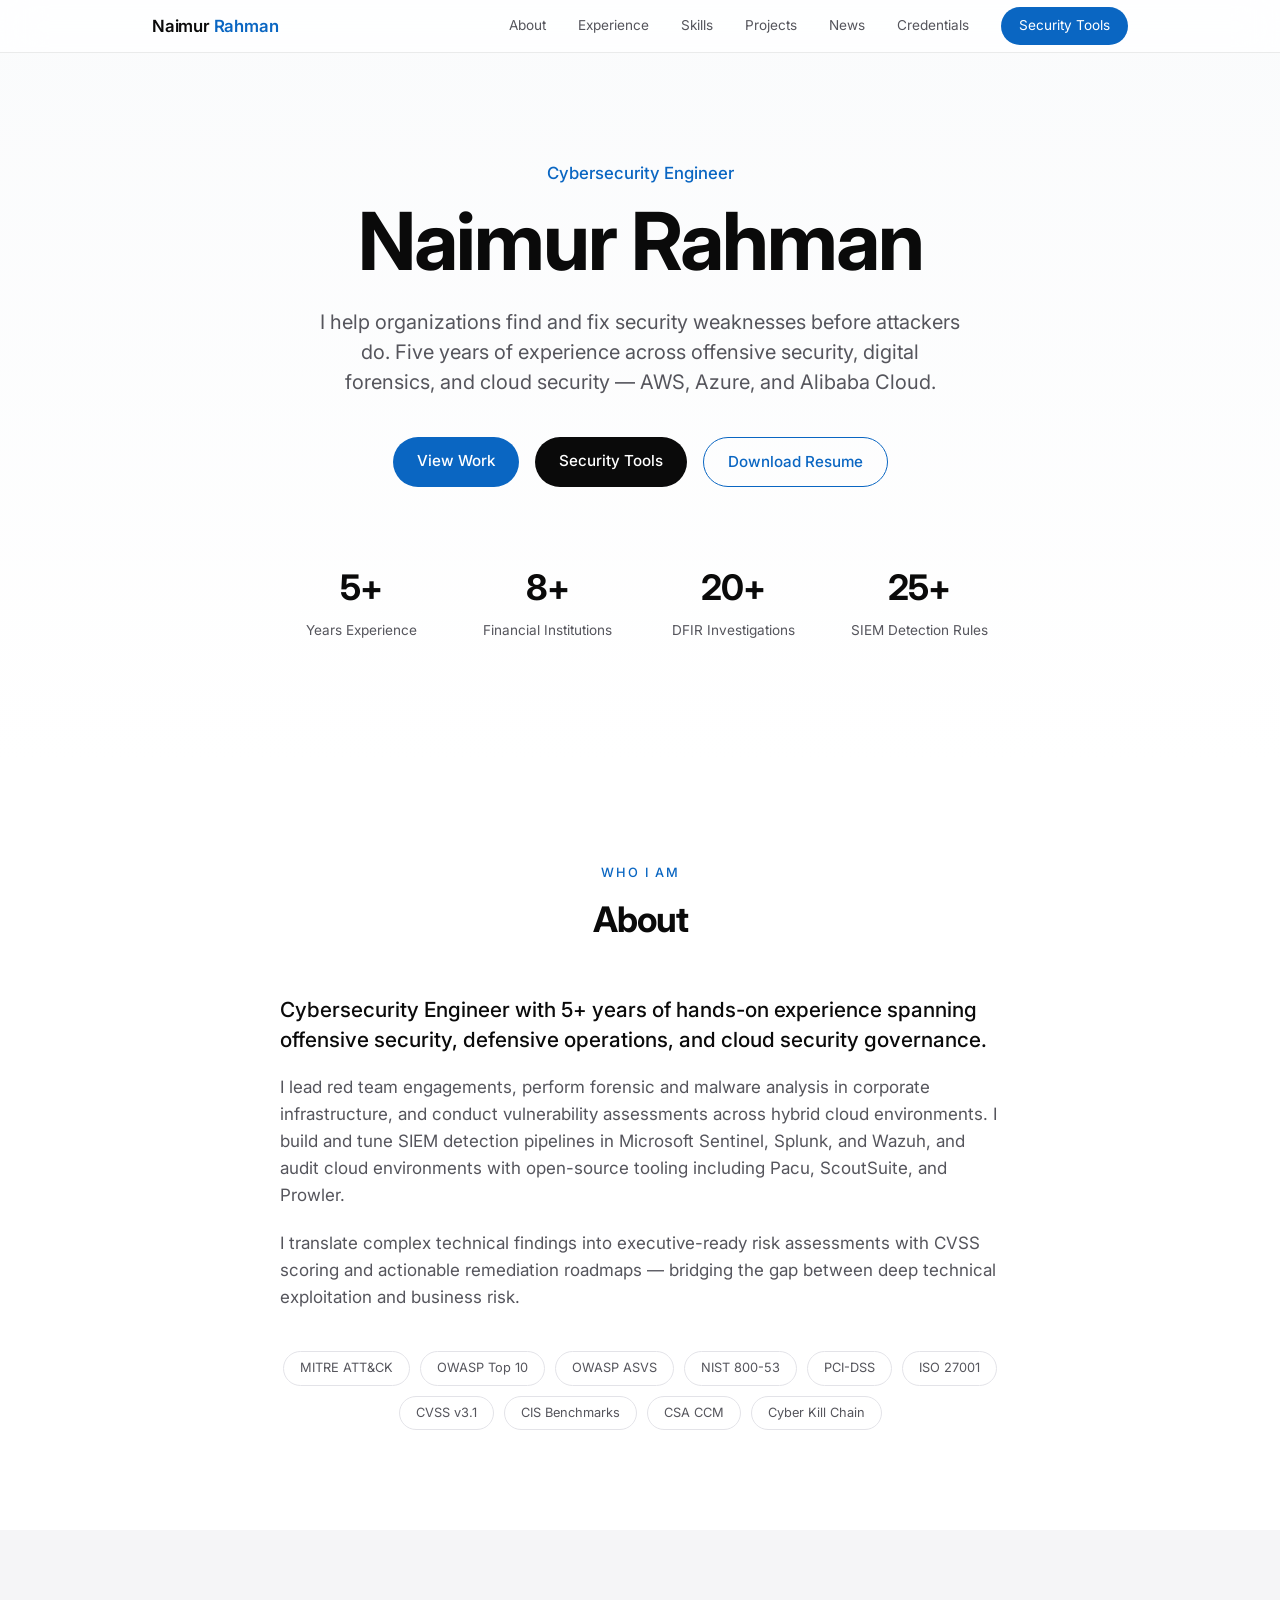
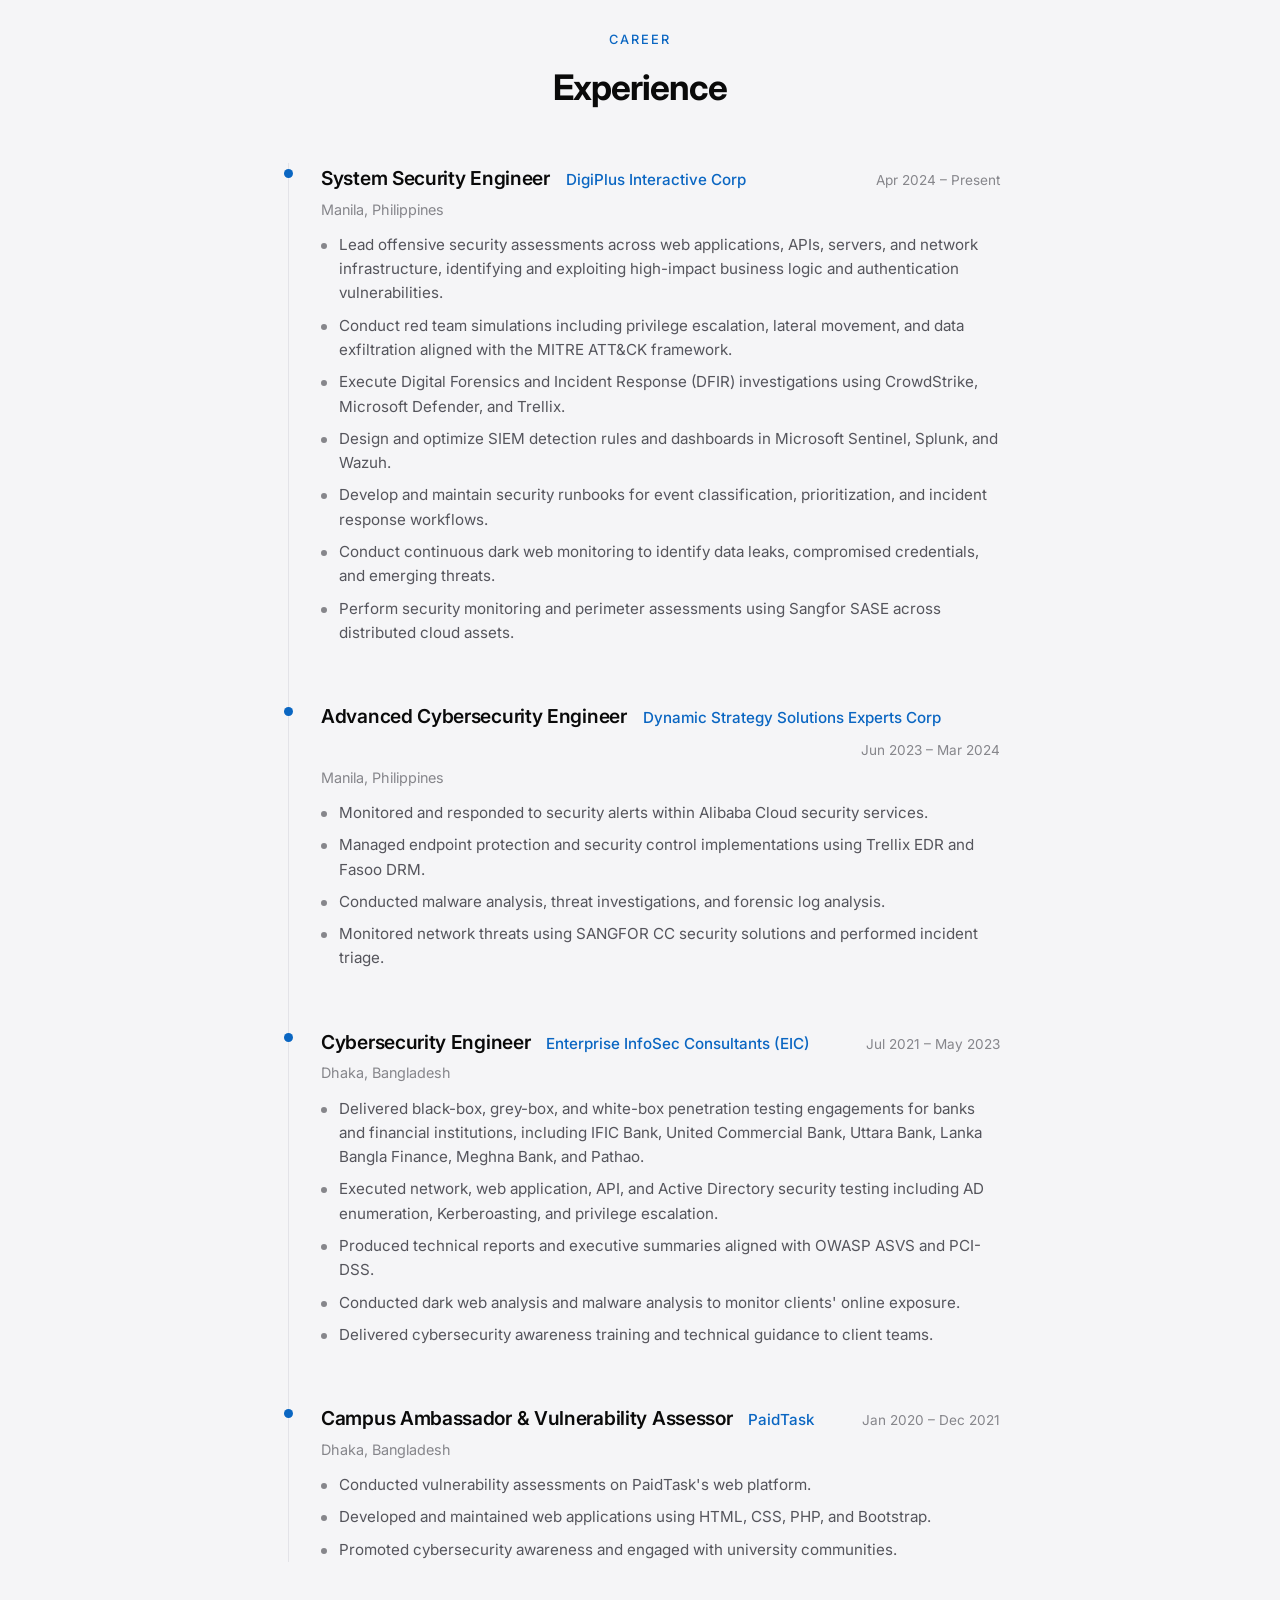
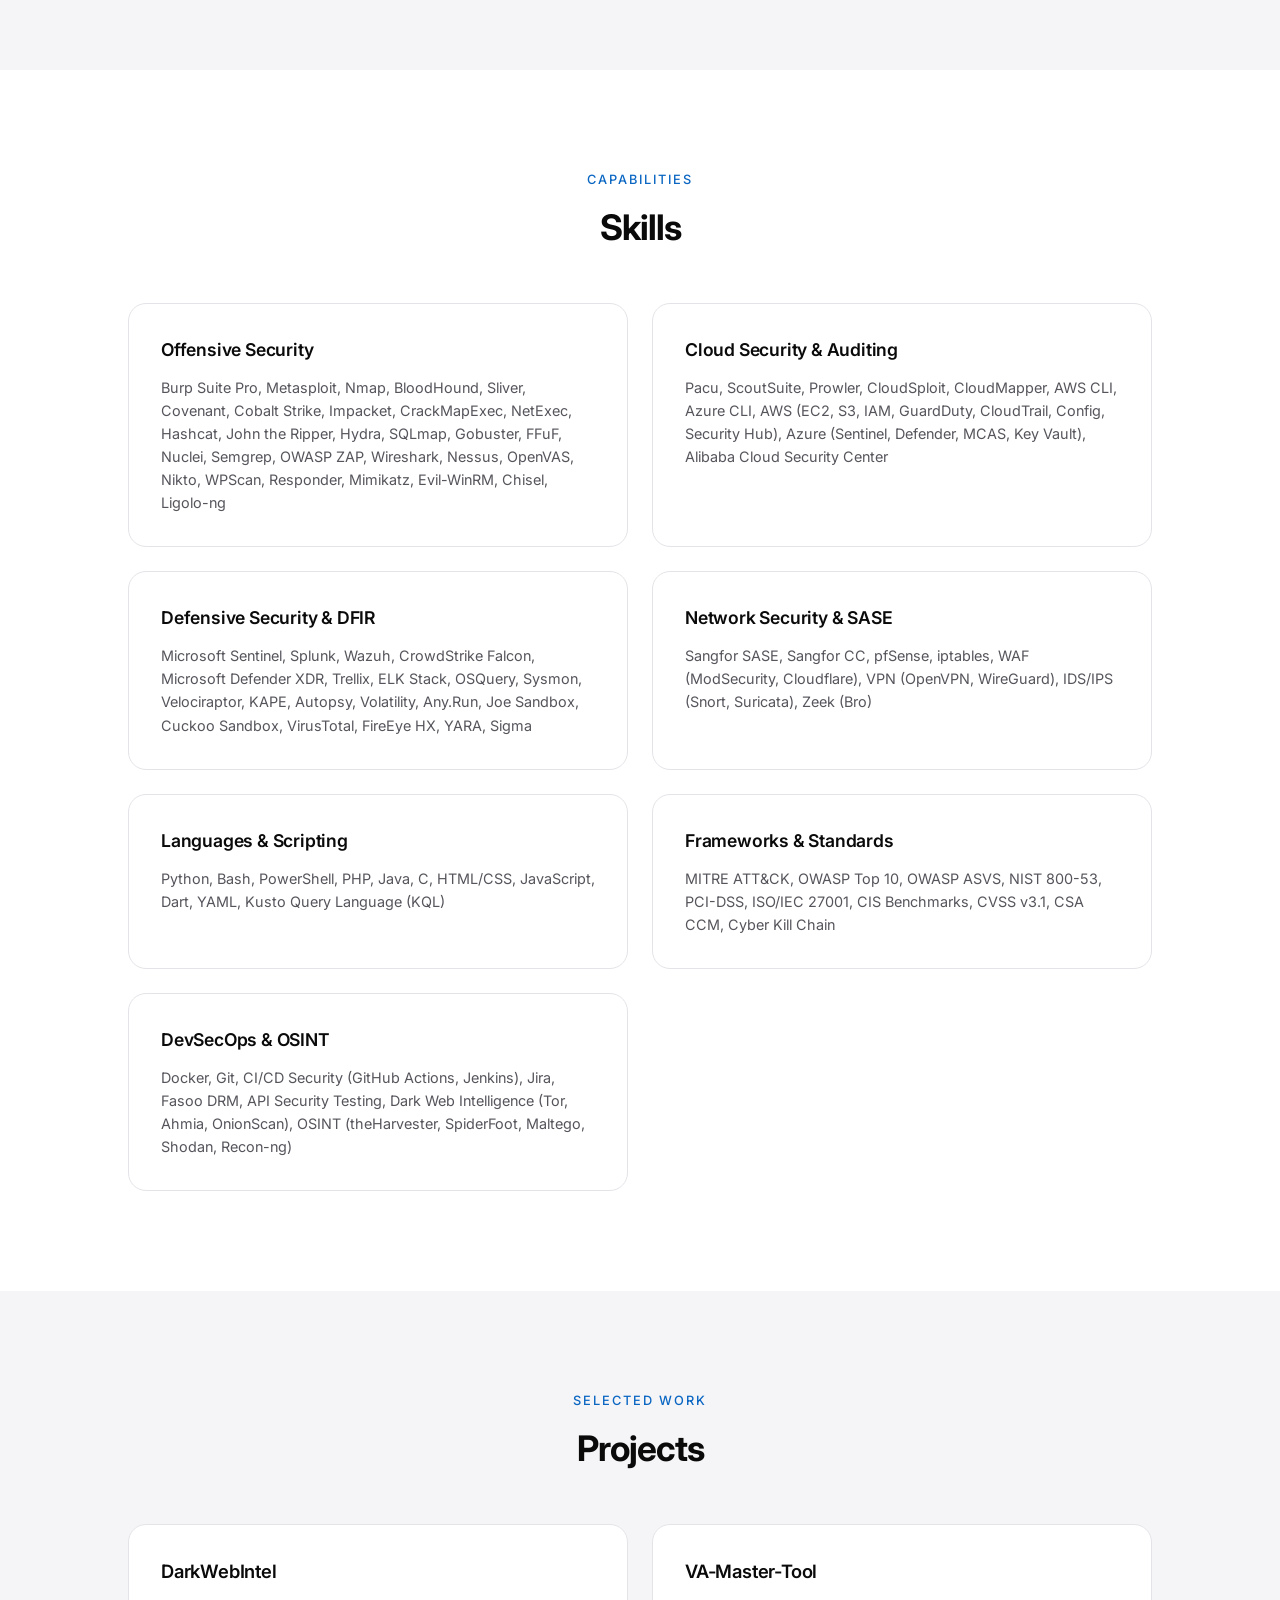
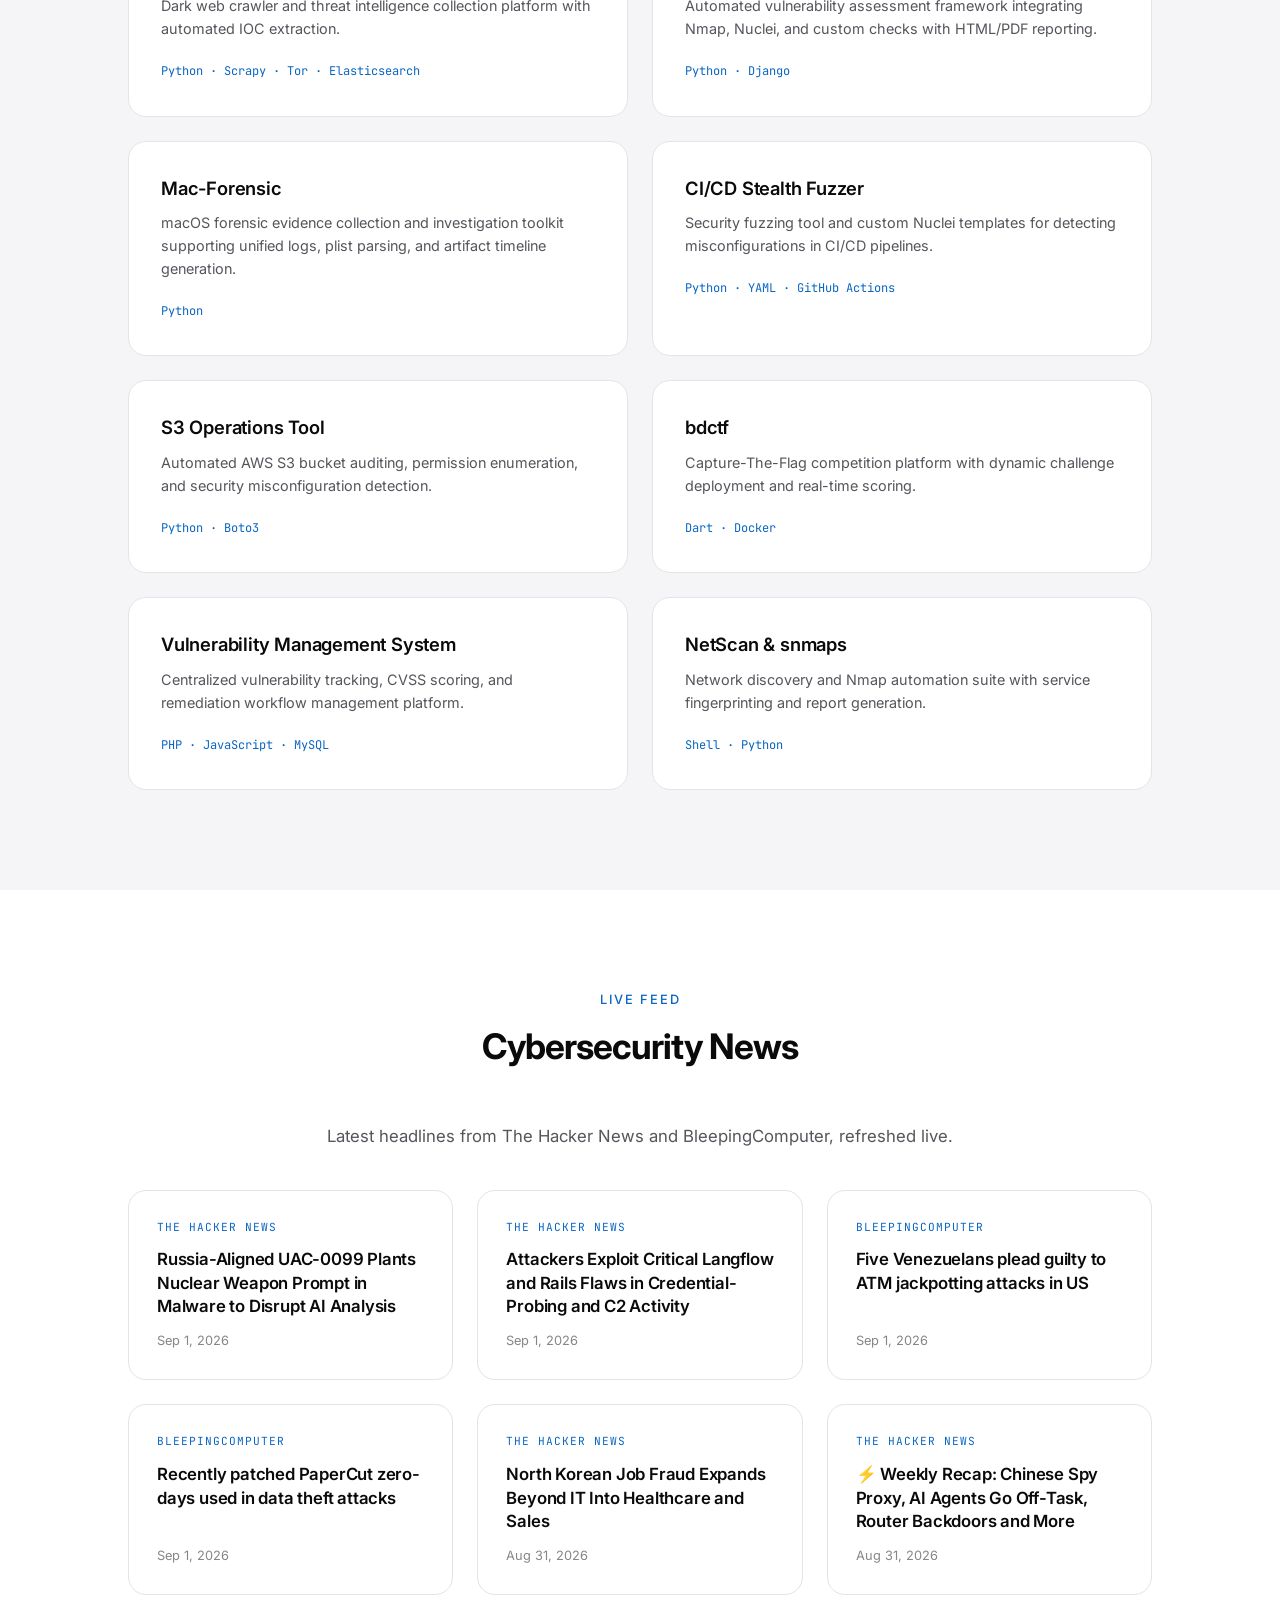
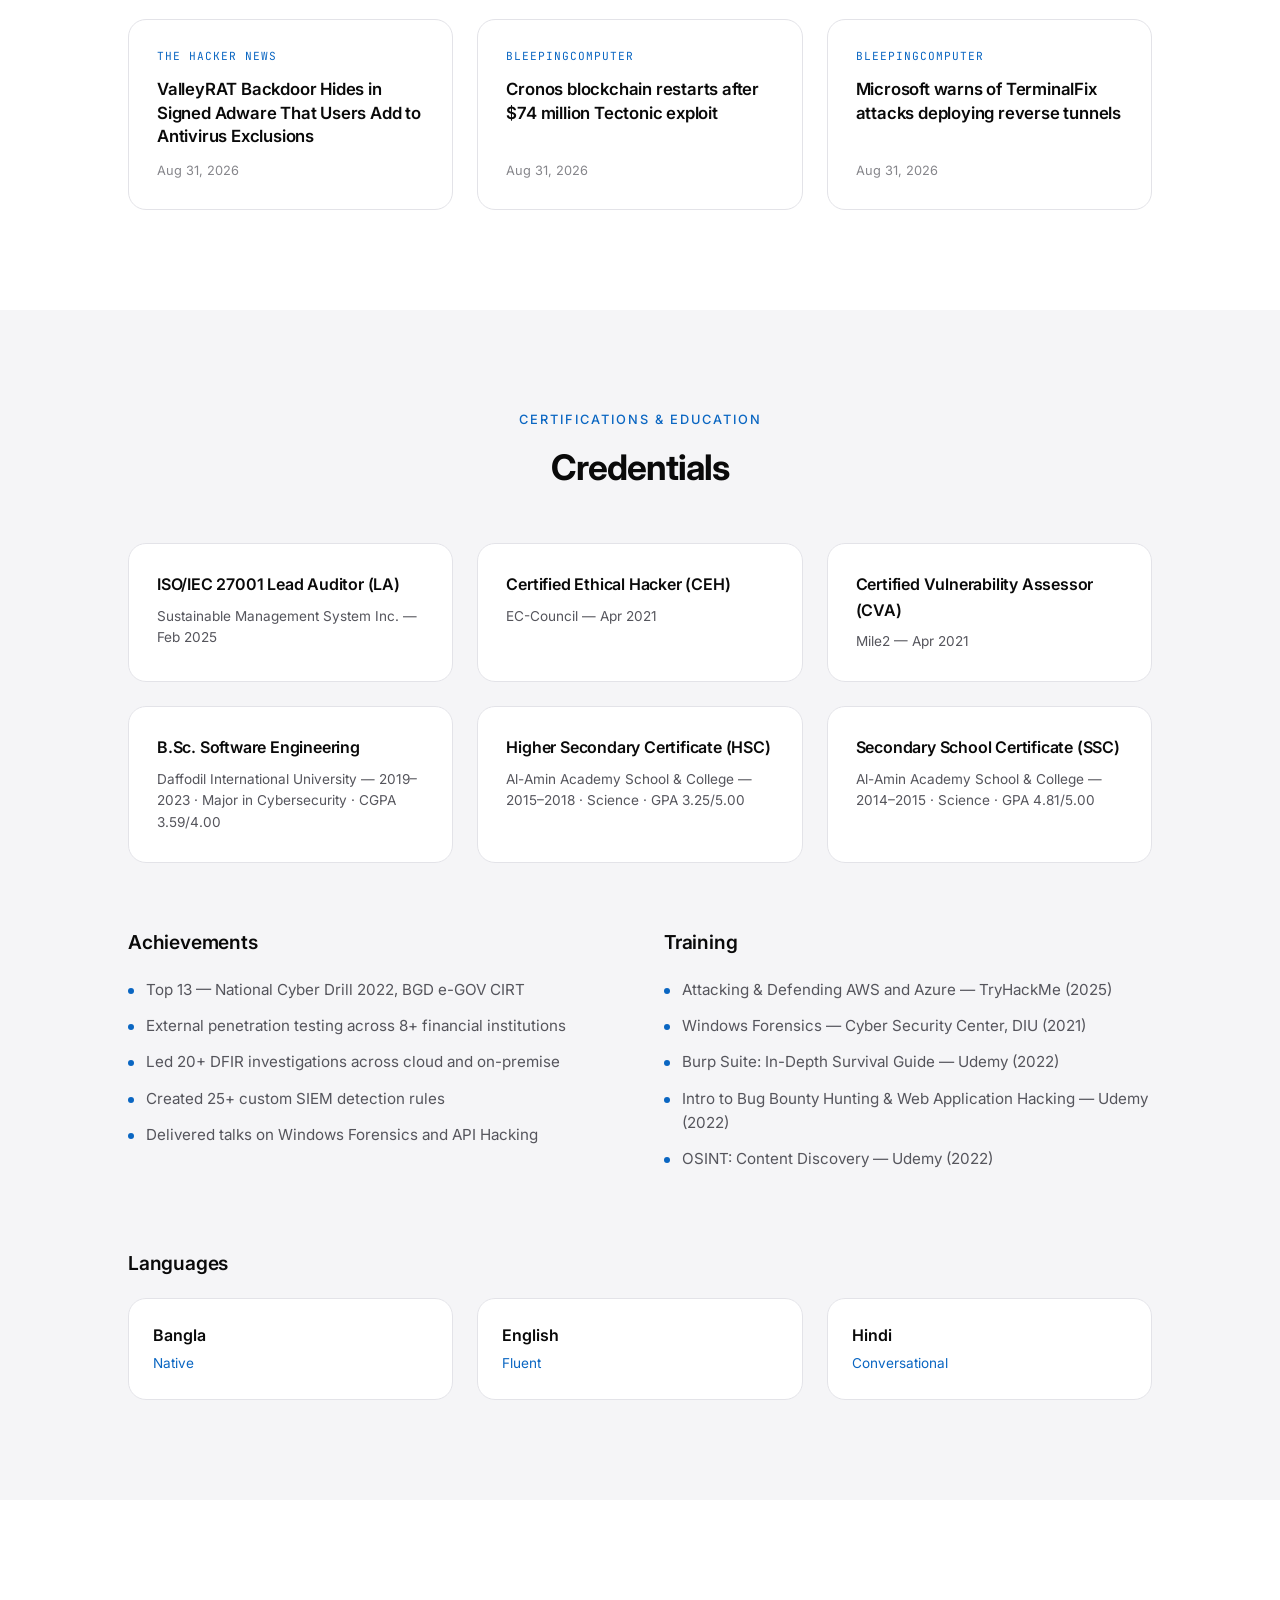
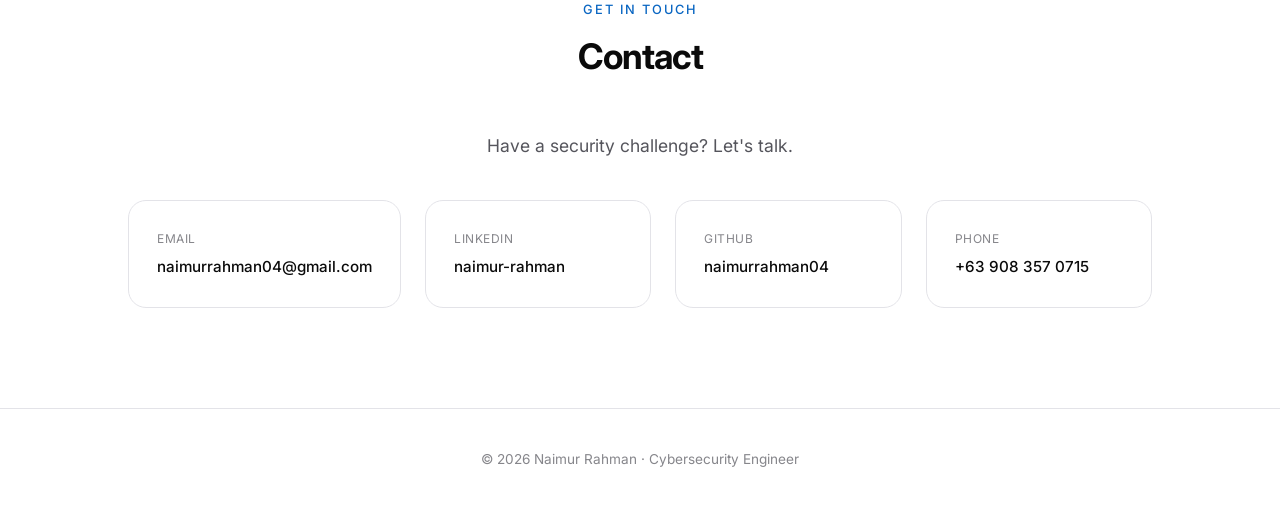
==== commit adc094d8: "Cache-bust script.js reference to force browsers to load new news loader" ====
--- a/index.html
+++ b/index.html
@@ -409,6 +409,6 @@
   <p>© 2026 Naimur Rahman · Cybersecurity Engineer</p>
 </footer>
 
-<script src="script.js"></script>
+<script src="script.js?v=2"></script>
 </body>
 </html>
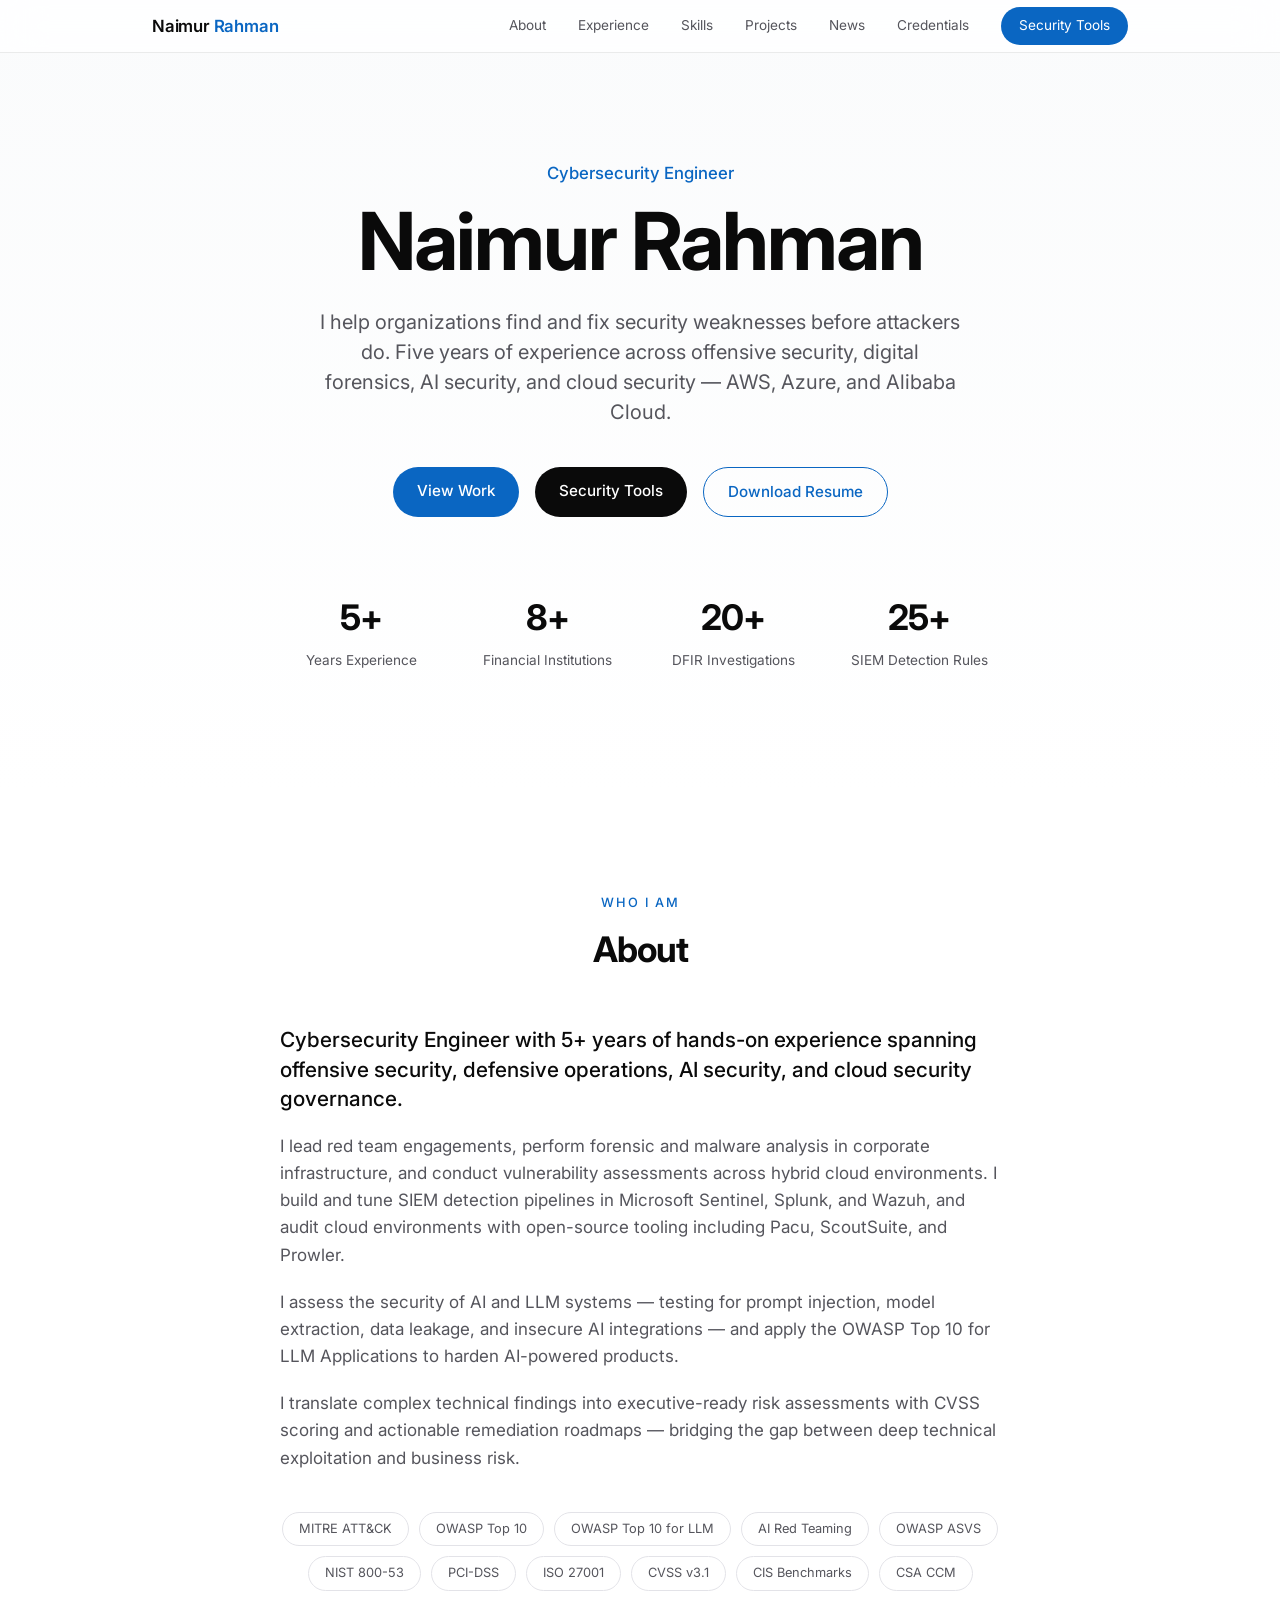
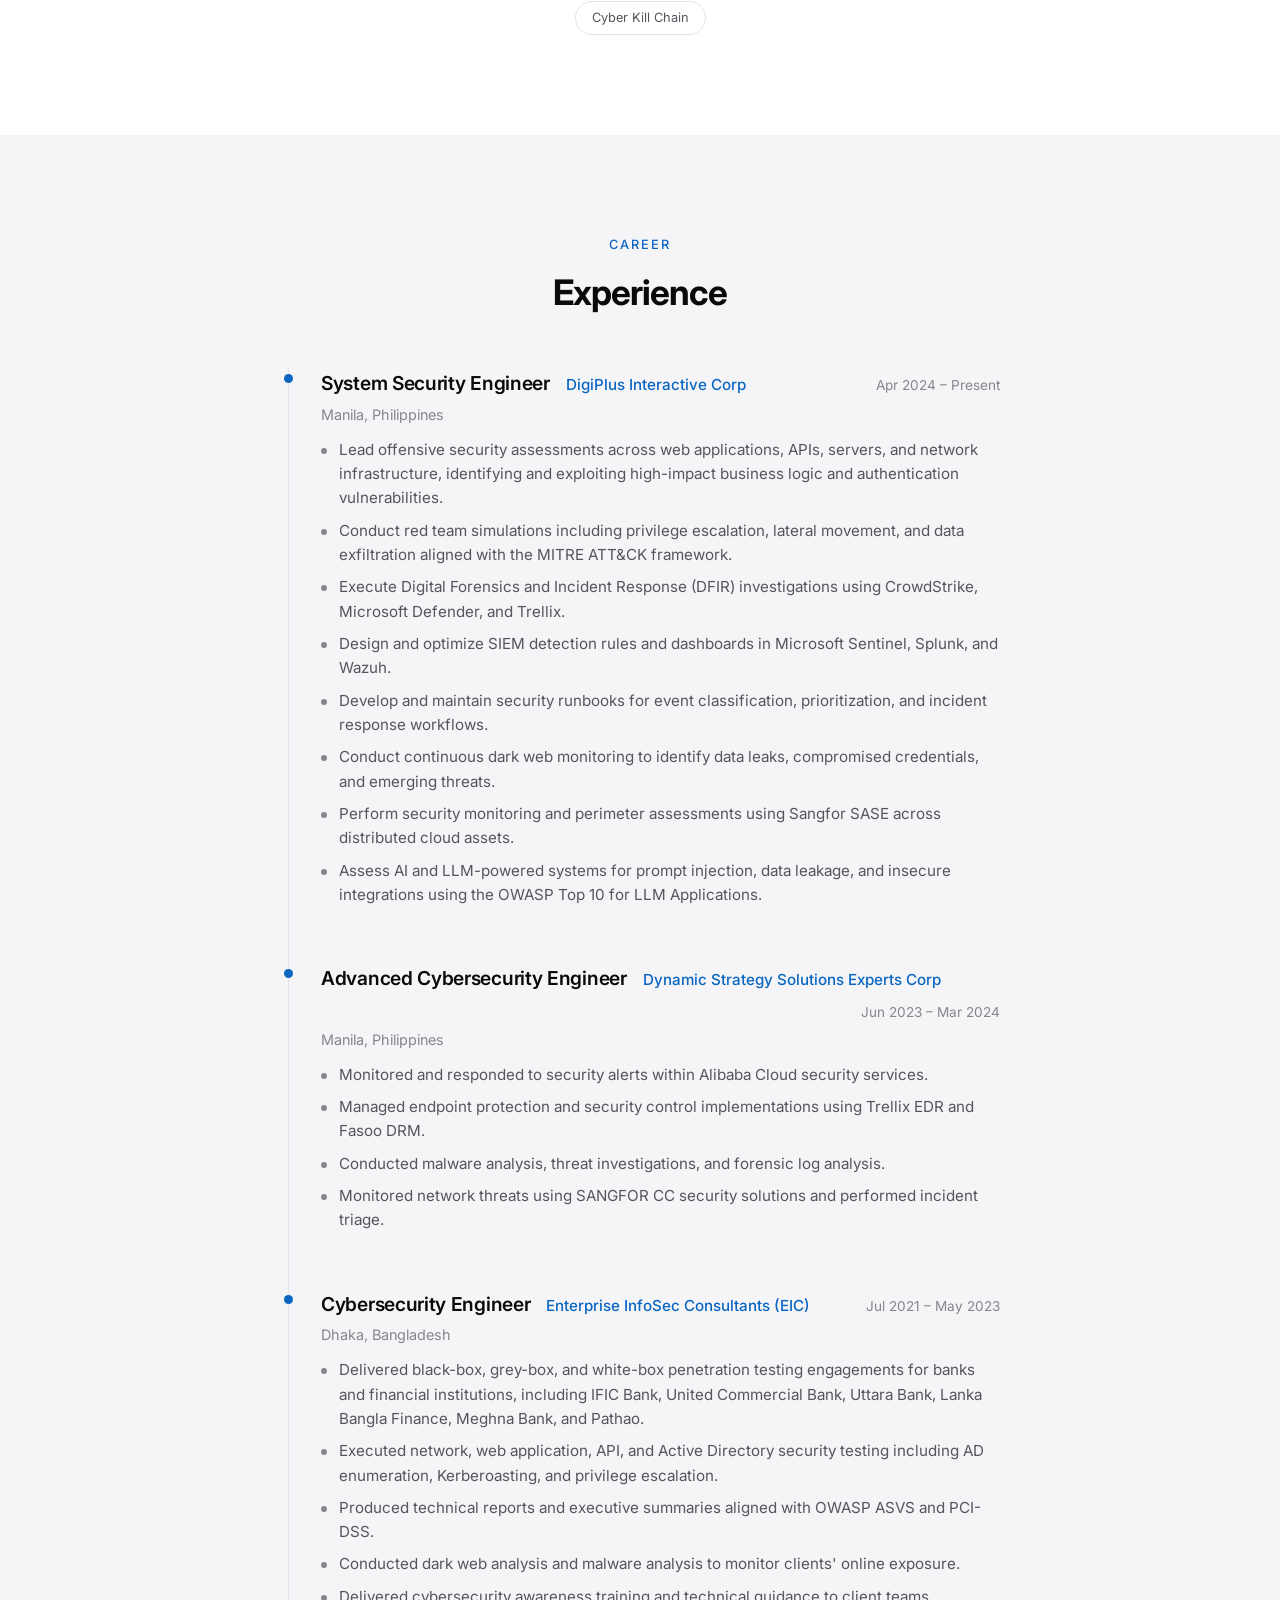
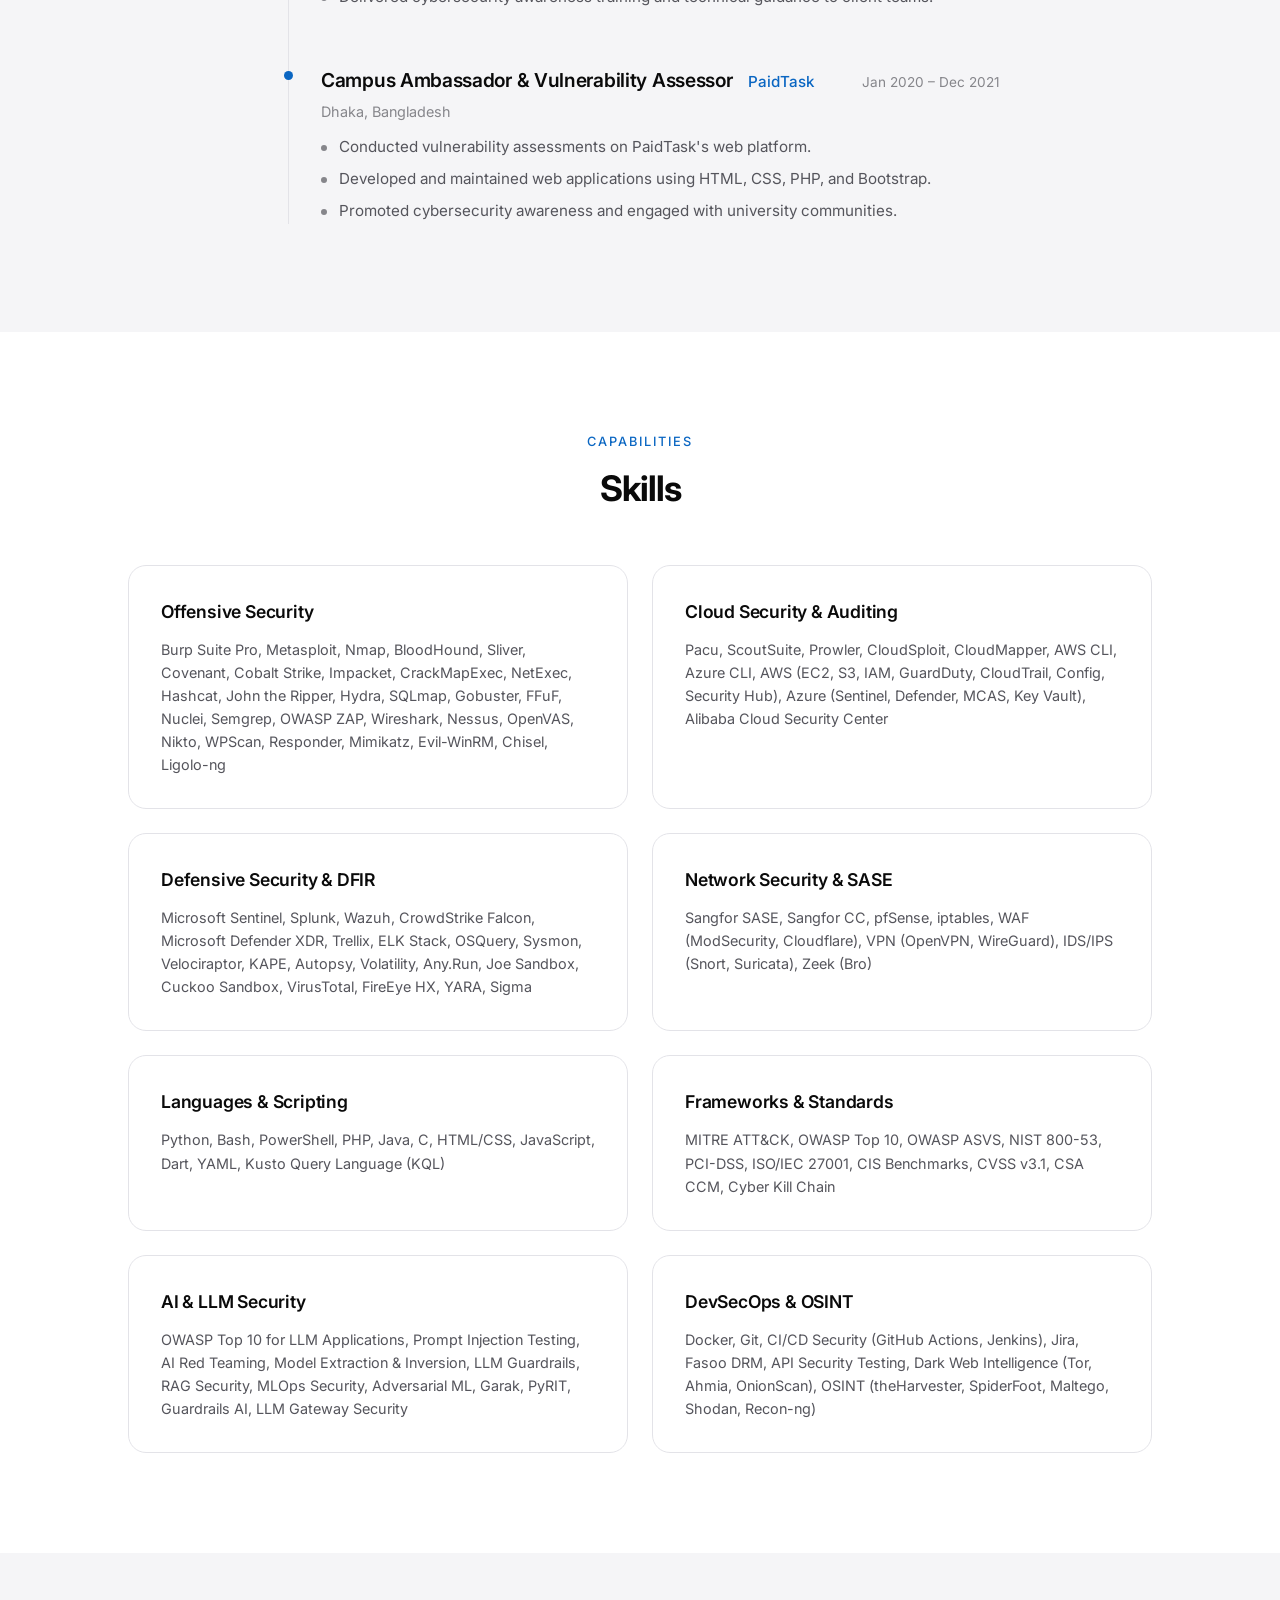
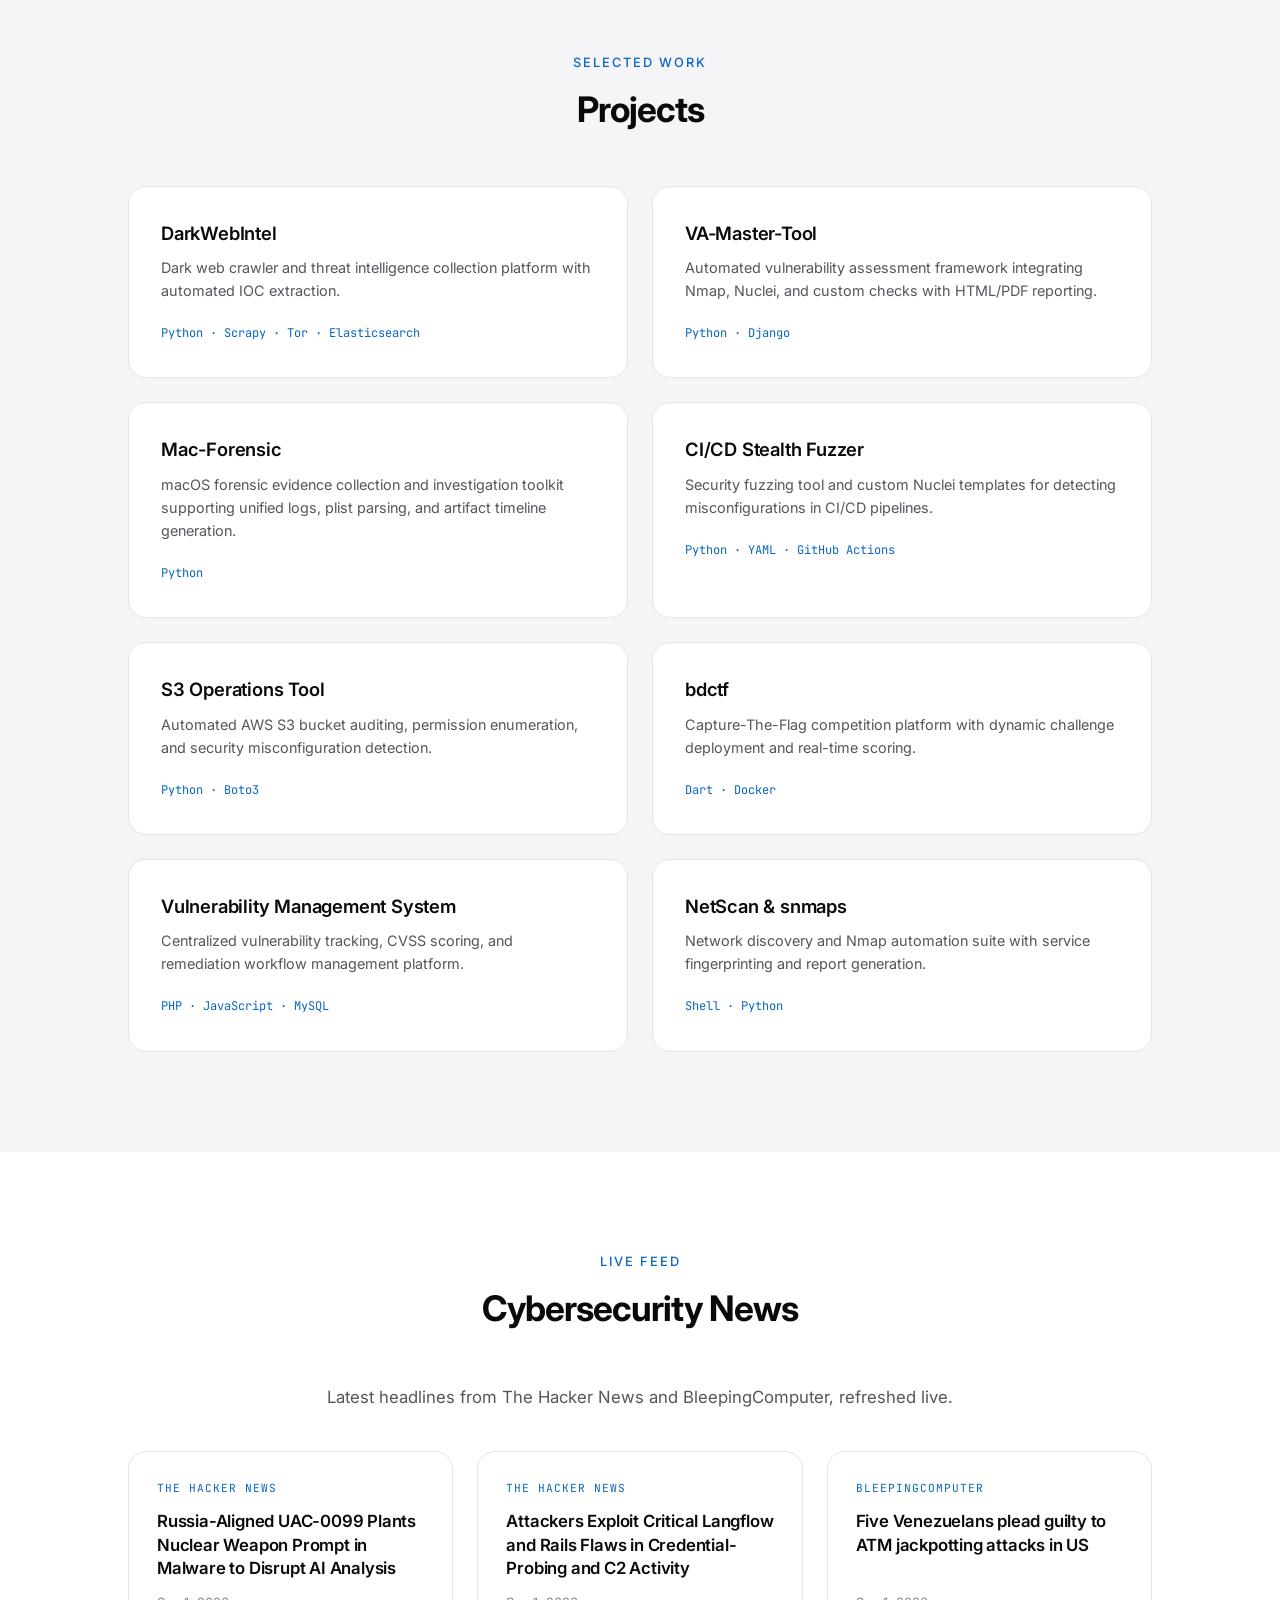
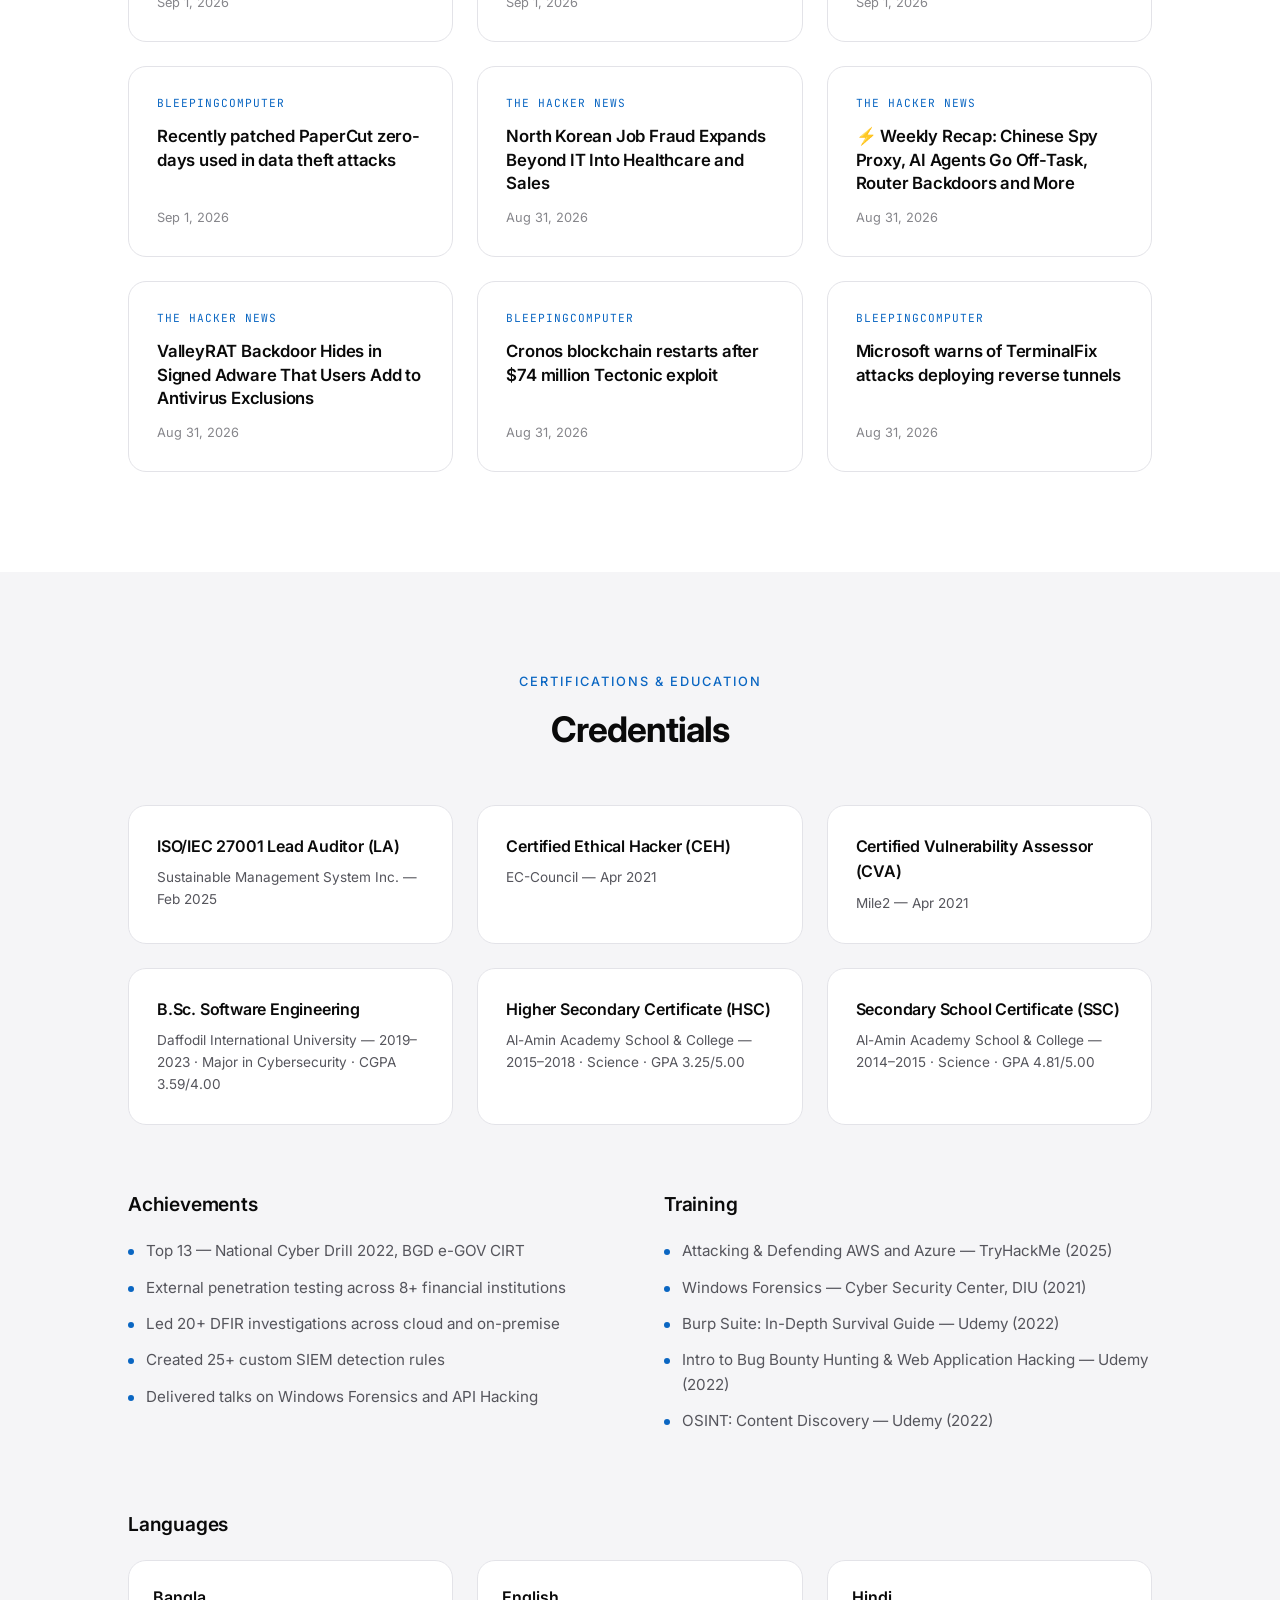
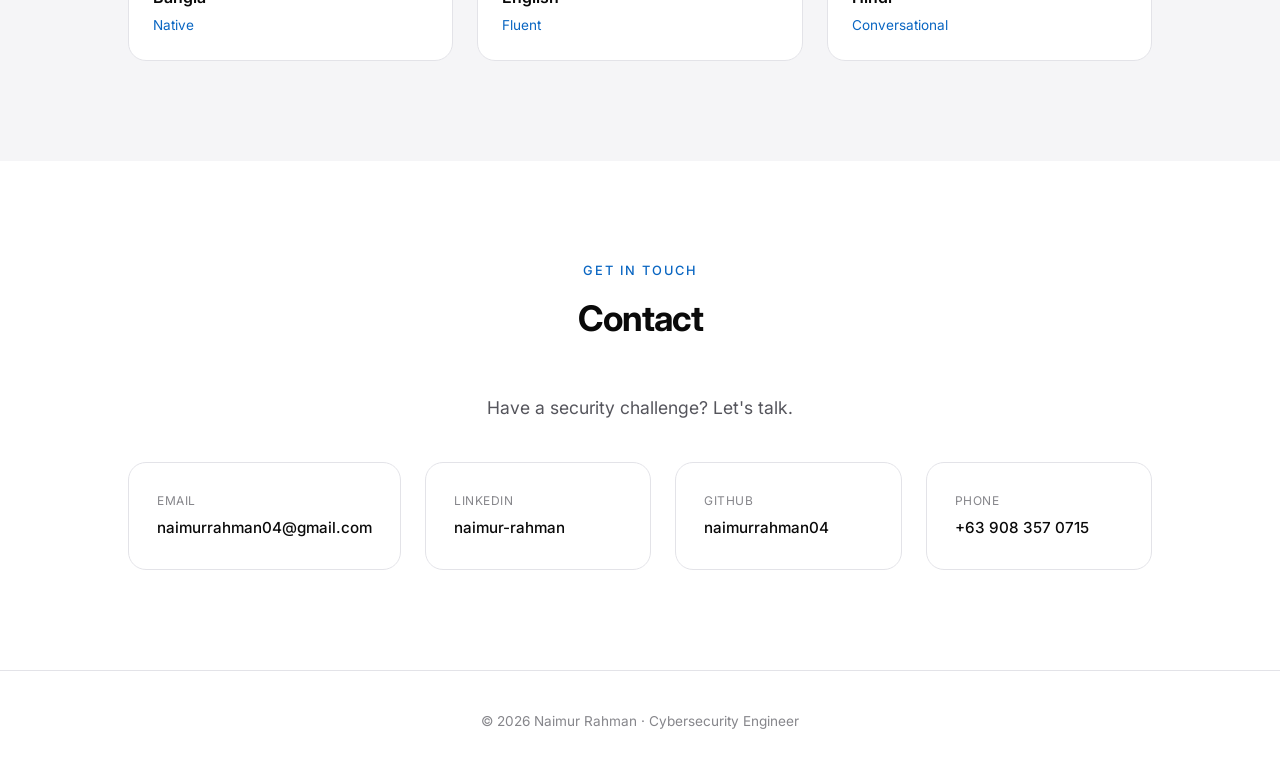
==== commit 05806cc3: "Add AI/LLM security experience across portfolio" ====
--- a/index.html
+++ b/index.html
@@ -4,8 +4,8 @@
 <meta charset="UTF-8">
 <meta name="viewport" content="width=device-width, initial-scale=1.0">
 <title>Naimur Rahman — Cybersecurity Engineer | Penetration Testing, Red Teaming &amp; Cloud Security</title>
-<meta name="description" content="Naimur Rahman is a Cybersecurity Engineer specializing in penetration testing, red teaming, digital forensics (DFIR), and cloud security across AWS, Azure, and Alibaba Cloud. 5+ years securing financial institutions.">
-<meta name="keywords" content="cybersecurity engineer, penetration tester, ethical hacker, red team, DFIR, digital forensics, cloud security, vulnerability assessment, Naimur Rahman, security consultant, bug bounty, SIEM, SOC analyst">
+<meta name="description" content="Naimur Rahman is a Cybersecurity Engineer specializing in penetration testing, red teaming, digital forensics (DFIR), AI security, and cloud security across AWS, Azure, and Alibaba Cloud. 5+ years securing financial institutions.">
+<meta name="keywords" content="cybersecurity engineer, penetration tester, ethical hacker, red team, DFIR, digital forensics, cloud security, AI security, LLM security, prompt injection, AI red teaming, vulnerability assessment, Naimur Rahman, security consultant, bug bounty, SIEM, SOC analyst">
 <meta name="author" content="Naimur Rahman">
 <meta name="robots" content="index, follow, max-image-preview:large, max-snippet:-1, max-video-preview:-1">
 <meta name="googlebot" content="index, follow">
@@ -58,6 +58,9 @@
     "Red Teaming",
     "Digital Forensics and Incident Response",
     "Cloud Security",
+    "AI Security",
+    "LLM Security",
+    "AI Red Teaming",
     "Vulnerability Assessment",
     "SIEM Engineering",
     "OSINT",
@@ -112,7 +115,7 @@
   <div class="hero-inner">
     <p class="hero-eyebrow">Cybersecurity Engineer</p>
     <h1 class="hero-title">Naimur Rahman</h1>
-    <p class="hero-desc">I help organizations find and fix security weaknesses before attackers do. Five years of experience across offensive security, digital forensics, and cloud security — AWS, Azure, and Alibaba Cloud.</p>
+    <p class="hero-desc">I help organizations find and fix security weaknesses before attackers do. Five years of experience across offensive security, digital forensics, AI security, and cloud security — AWS, Azure, and Alibaba Cloud.</p>
     <div class="hero-cta">
       <a href="#projects" class="btn btn-primary">View Work</a>
       <a href="tools.html" class="btn btn-secondary">Security Tools</a>
@@ -132,13 +135,16 @@
     <span class="section-eyebrow">Who I Am</span>
     <h2 class="section-title">About</h2>
     <div class="about-text">
-      <p class="lead">Cybersecurity Engineer with 5+ years of hands-on experience spanning offensive security, defensive operations, and cloud security governance.</p>
+      <p class="lead">Cybersecurity Engineer with 5+ years of hands-on experience spanning offensive security, defensive operations, AI security, and cloud security governance.</p>
       <p>I lead red team engagements, perform forensic and malware analysis in corporate infrastructure, and conduct vulnerability assessments across hybrid cloud environments. I build and tune SIEM detection pipelines in Microsoft Sentinel, Splunk, and Wazuh, and audit cloud environments with open-source tooling including Pacu, ScoutSuite, and Prowler.</p>
+      <p>I assess the security of AI and LLM systems — testing for prompt injection, model extraction, data leakage, and insecure AI integrations — and apply the OWASP Top 10 for LLM Applications to harden AI-powered products.</p>
       <p>I translate complex technical findings into executive-ready risk assessments with CVSS scoring and actionable remediation roadmaps — bridging the gap between deep technical exploitation and business risk.</p>
     </div>
     <div class="tag-cloud">
       <span class="tag">MITRE ATT&amp;CK</span>
       <span class="tag">OWASP Top 10</span>
+      <span class="tag">OWASP Top 10 for LLM</span>
+      <span class="tag">AI Red Teaming</span>
       <span class="tag">OWASP ASVS</span>
       <span class="tag">NIST 800-53</span>
       <span class="tag">PCI-DSS</span>
@@ -171,6 +177,7 @@
           <li>Develop and maintain security runbooks for event classification, prioritization, and incident response workflows.</li>
           <li>Conduct continuous dark web monitoring to identify data leaks, compromised credentials, and emerging threats.</li>
           <li>Perform security monitoring and perimeter assessments using Sangfor SASE across distributed cloud assets.</li>
+          <li>Assess AI and LLM-powered systems for prompt injection, data leakage, and insecure integrations using the OWASP Top 10 for LLM Applications.</li>
         </ul>
       </div>
       <div class="tl-item">
@@ -249,6 +256,10 @@
         <p>MITRE ATT&amp;CK, OWASP Top 10, OWASP ASVS, NIST 800-53, PCI-DSS, ISO/IEC 27001, CIS Benchmarks, CVSS v3.1, CSA CCM, Cyber Kill Chain</p>
       </div>
       <div class="skill-card">
+        <h3>AI &amp; LLM Security</h3>
+        <p>OWASP Top 10 for LLM Applications, Prompt Injection Testing, AI Red Teaming, Model Extraction &amp; Inversion, LLM Guardrails, RAG Security, MLOps Security, Adversarial ML, Garak, PyRIT, Guardrails AI, LLM Gateway Security</p>
+      </div>
+      <div class="skill-card">
         <h3>DevSecOps &amp; OSINT</h3>
         <p>Docker, Git, CI/CD Security (GitHub Actions, Jenkins), Jira, Fasoo DRM, API Security Testing, Dark Web Intelligence (Tor, Ahmia, OnionScan), OSINT (theHarvester, SpiderFoot, Maltego, Shodan, Recon-ng)</p>
       </div>
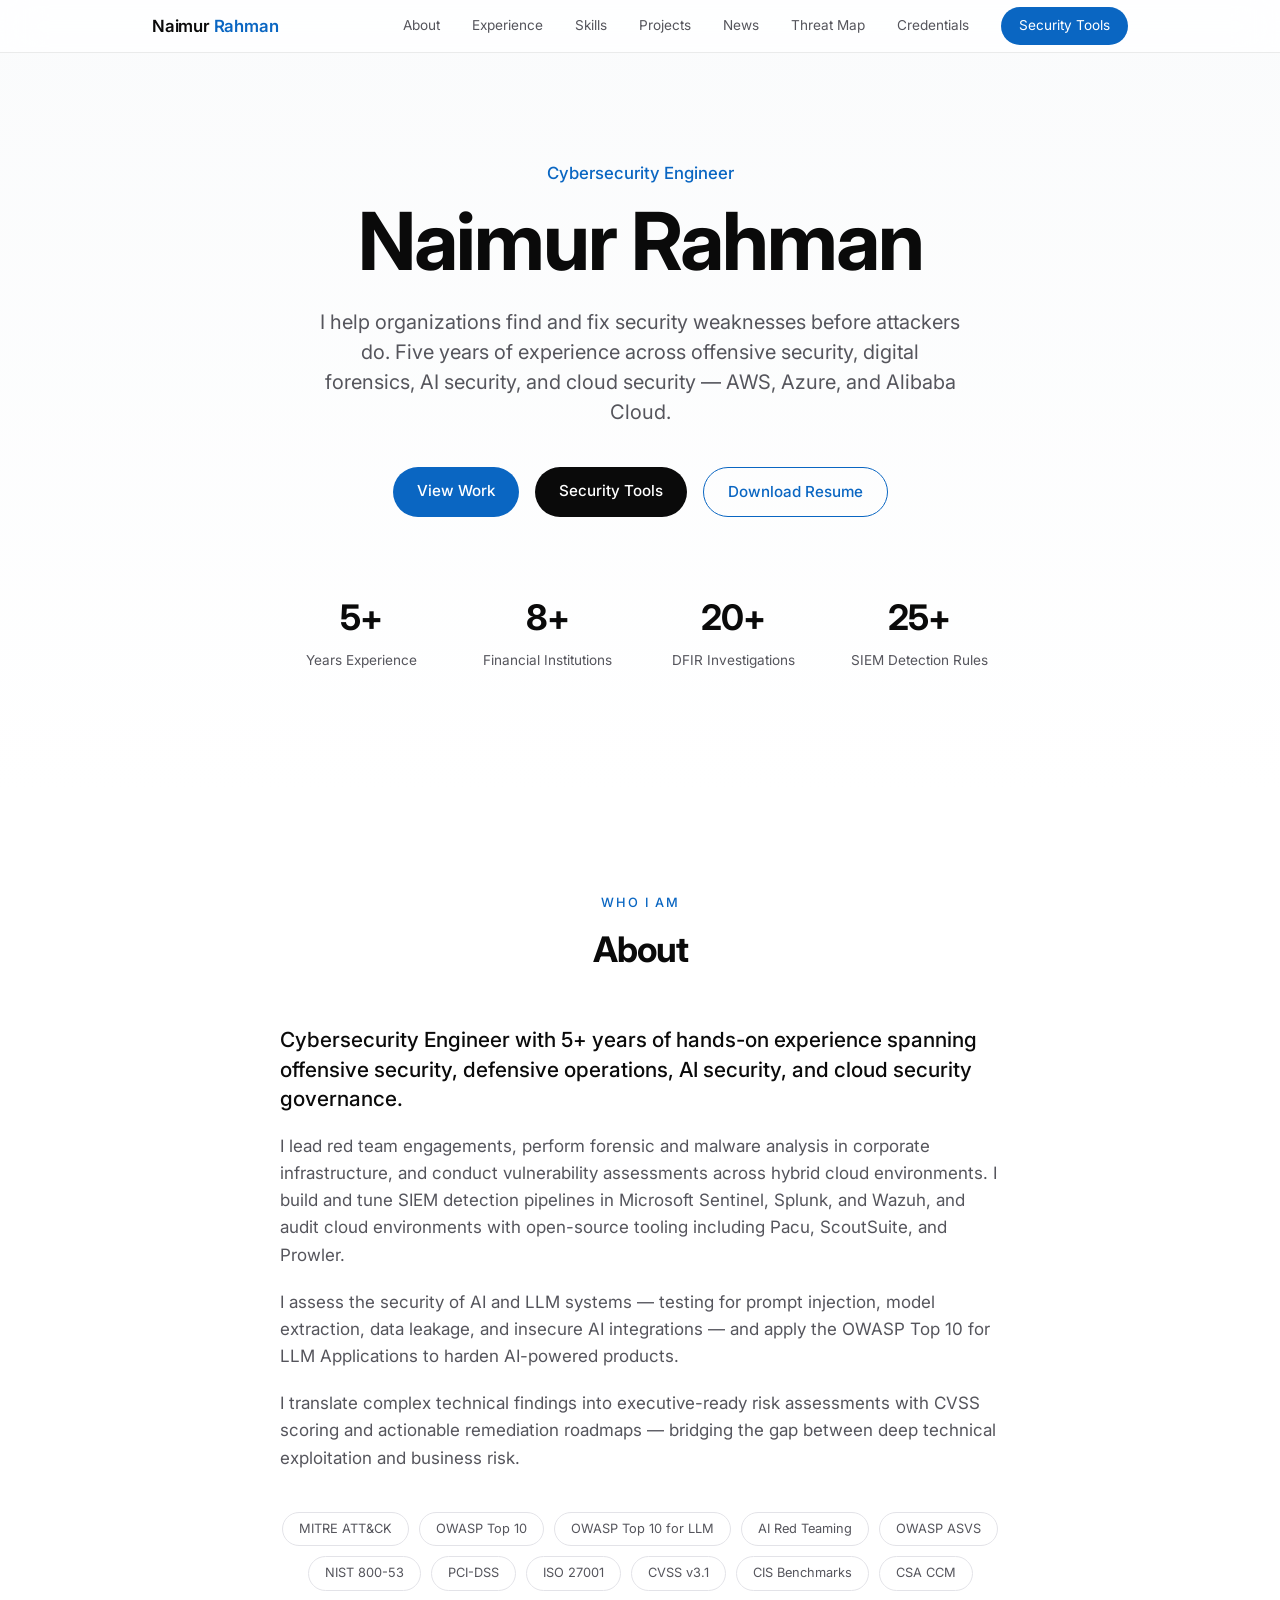
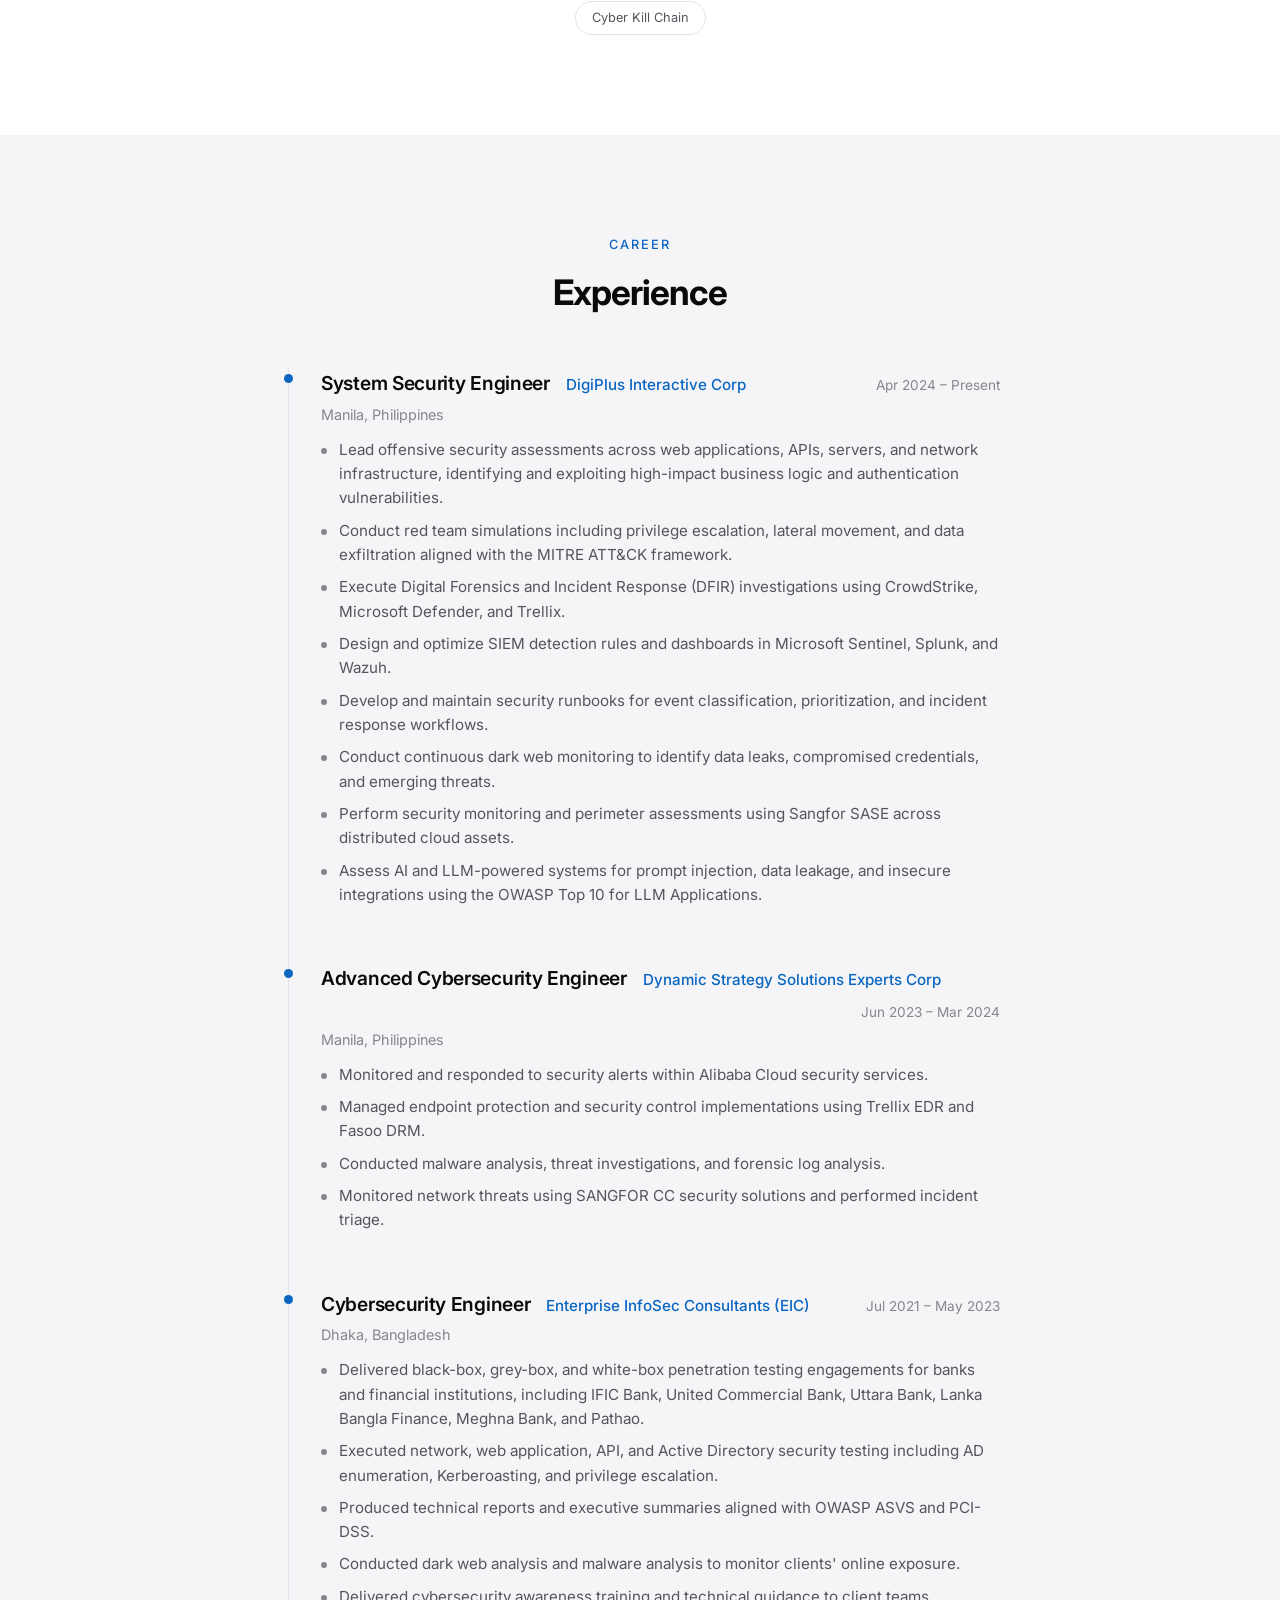
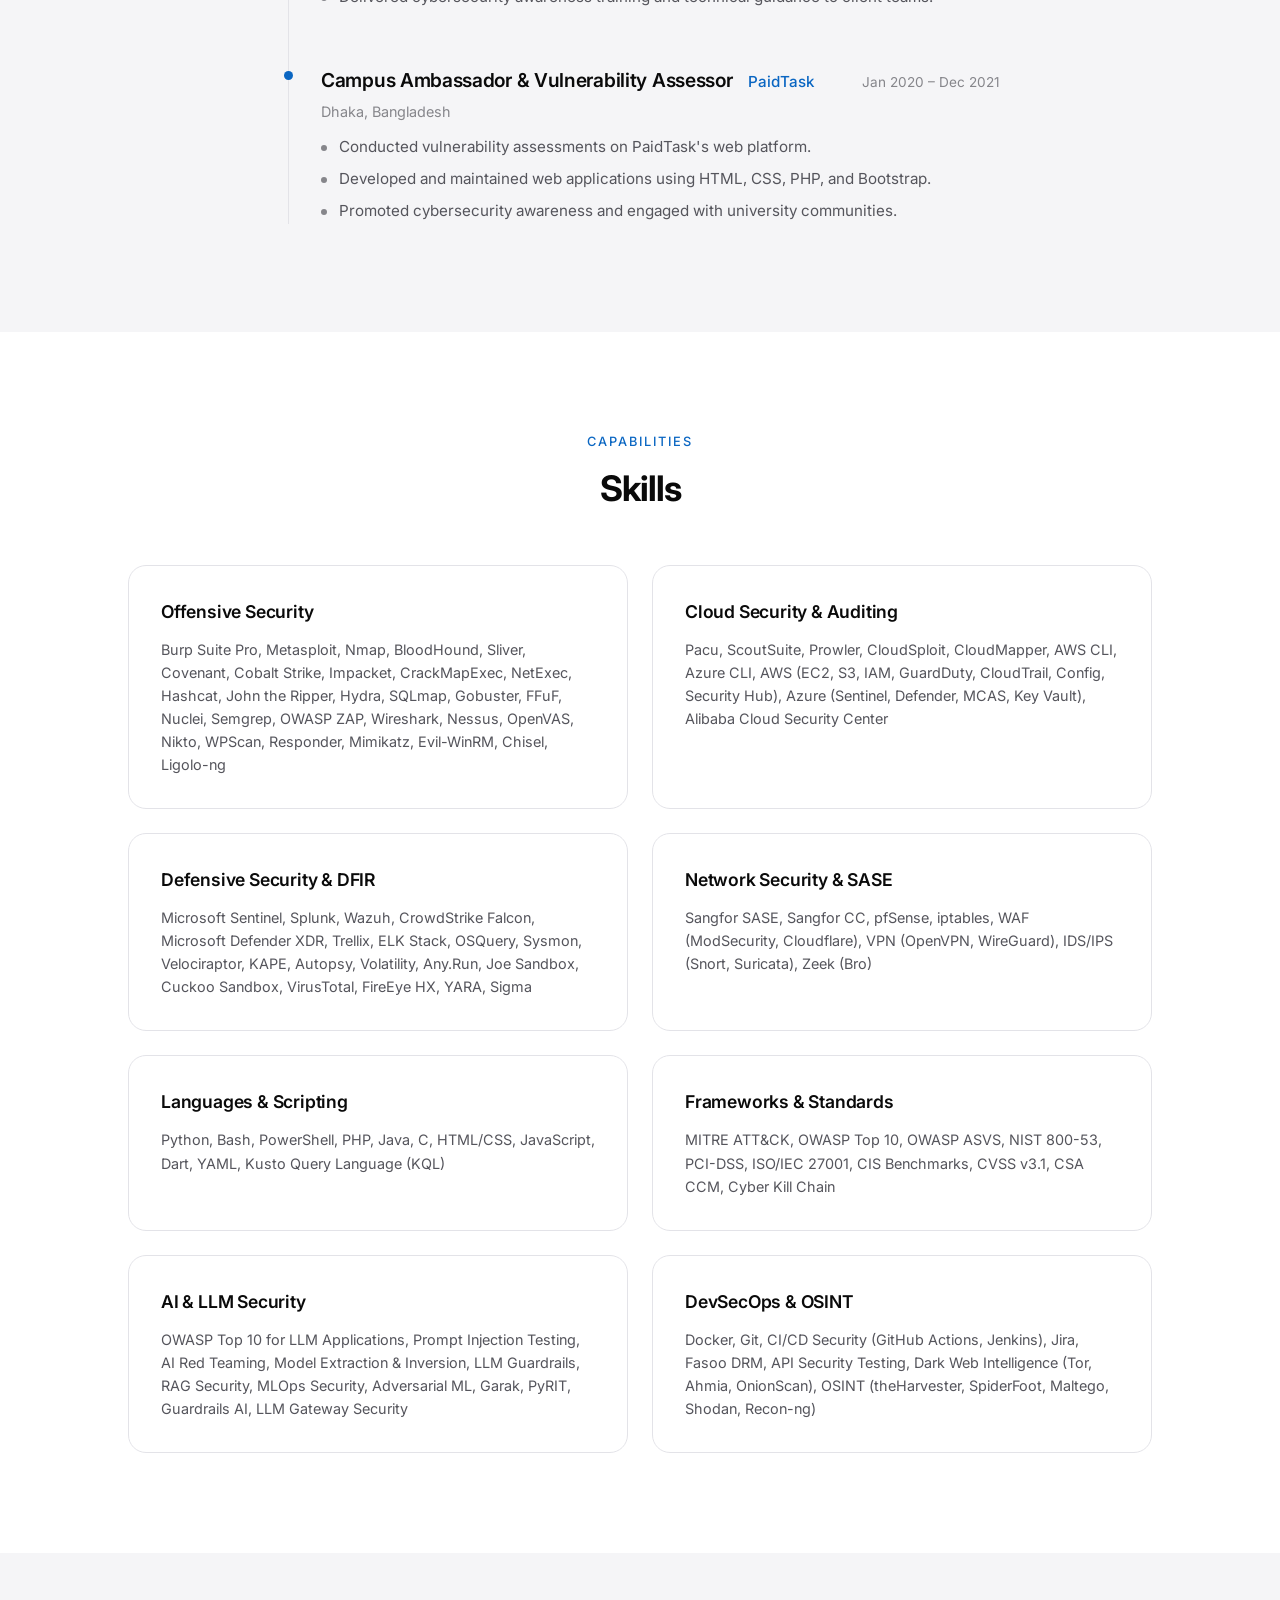
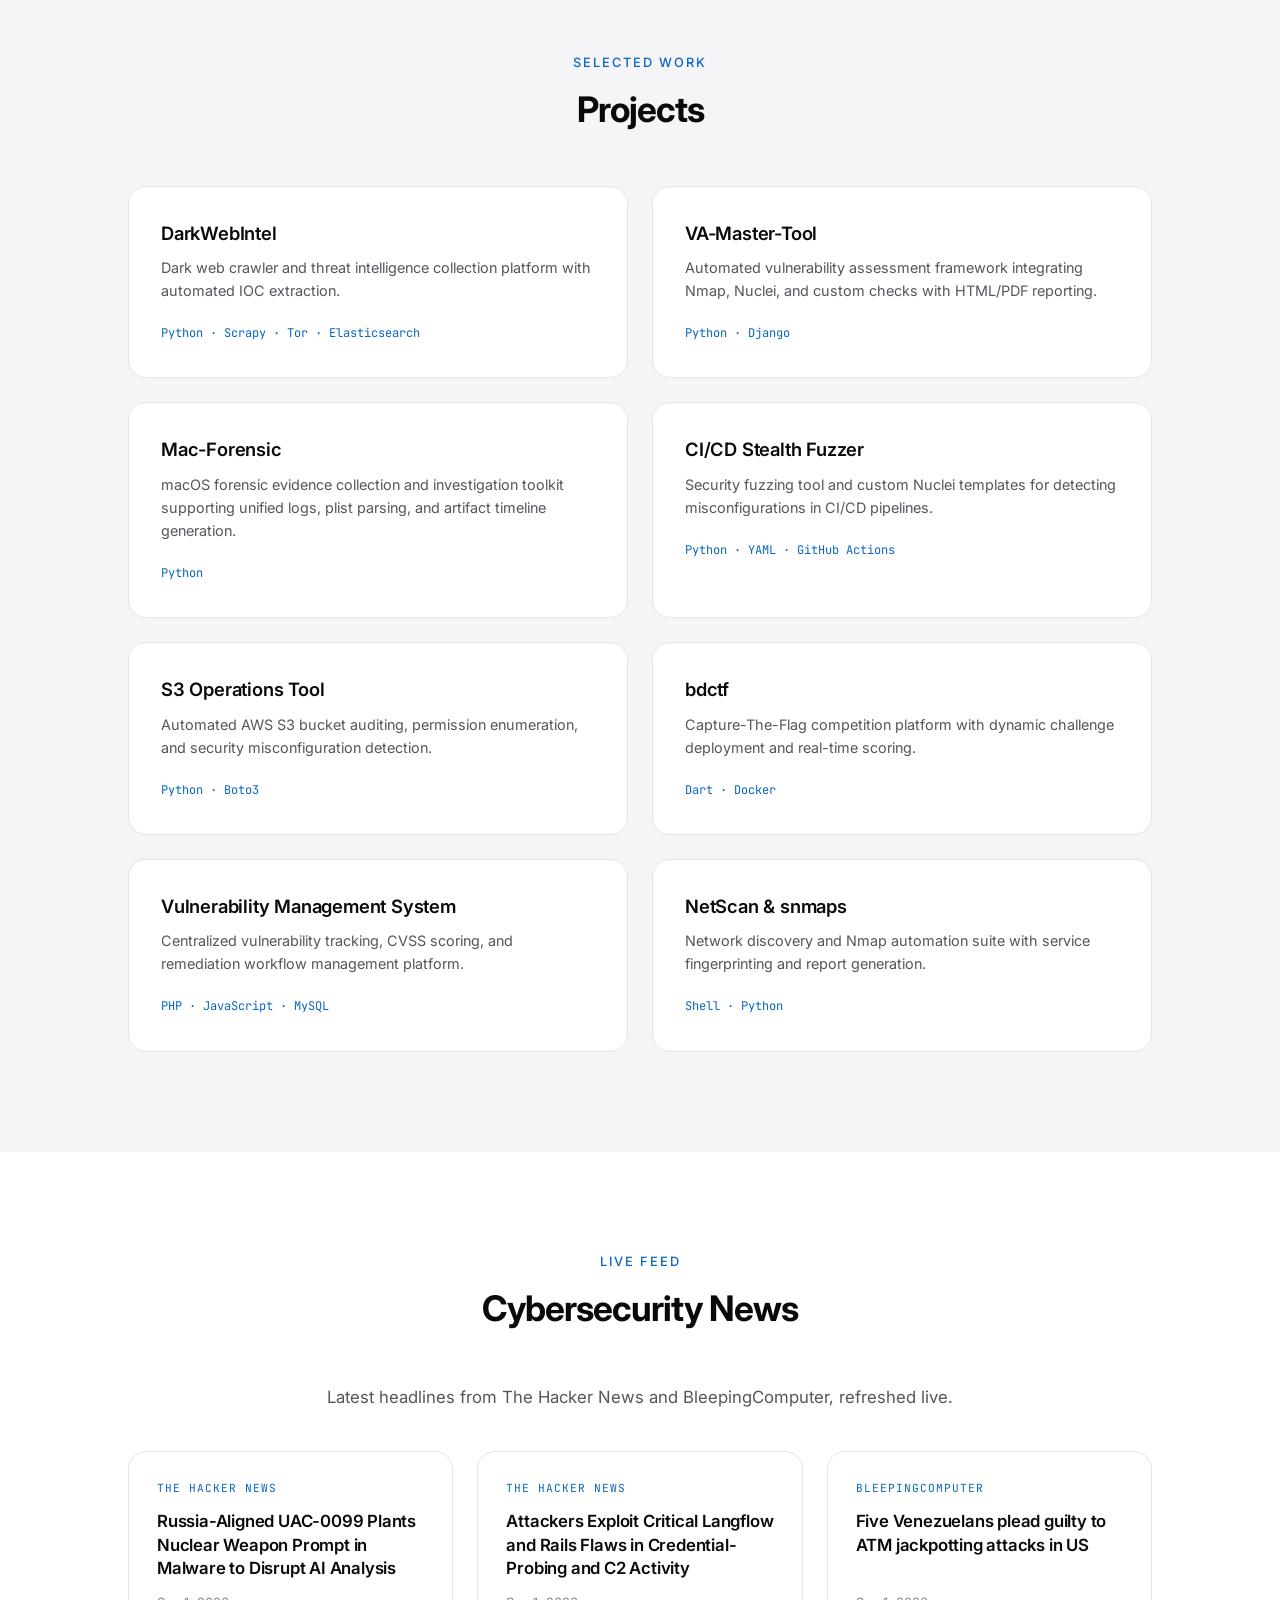
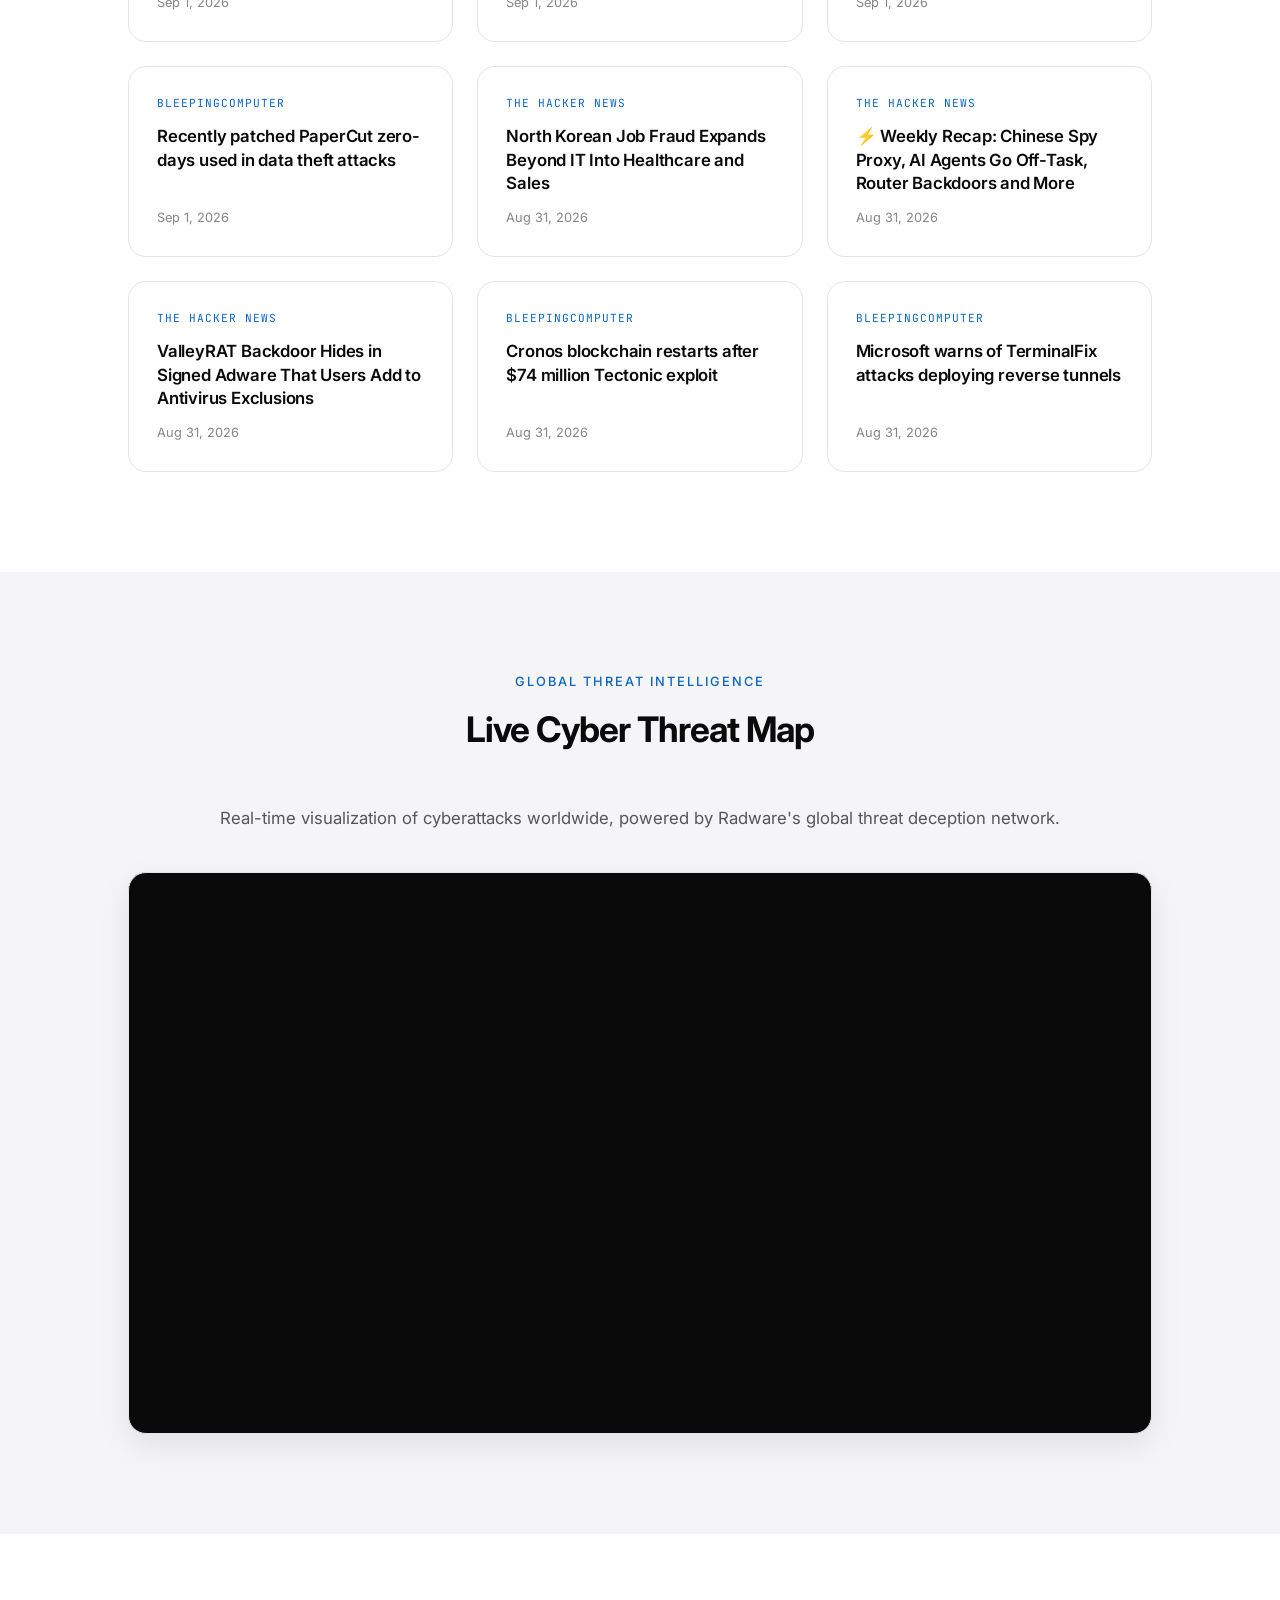
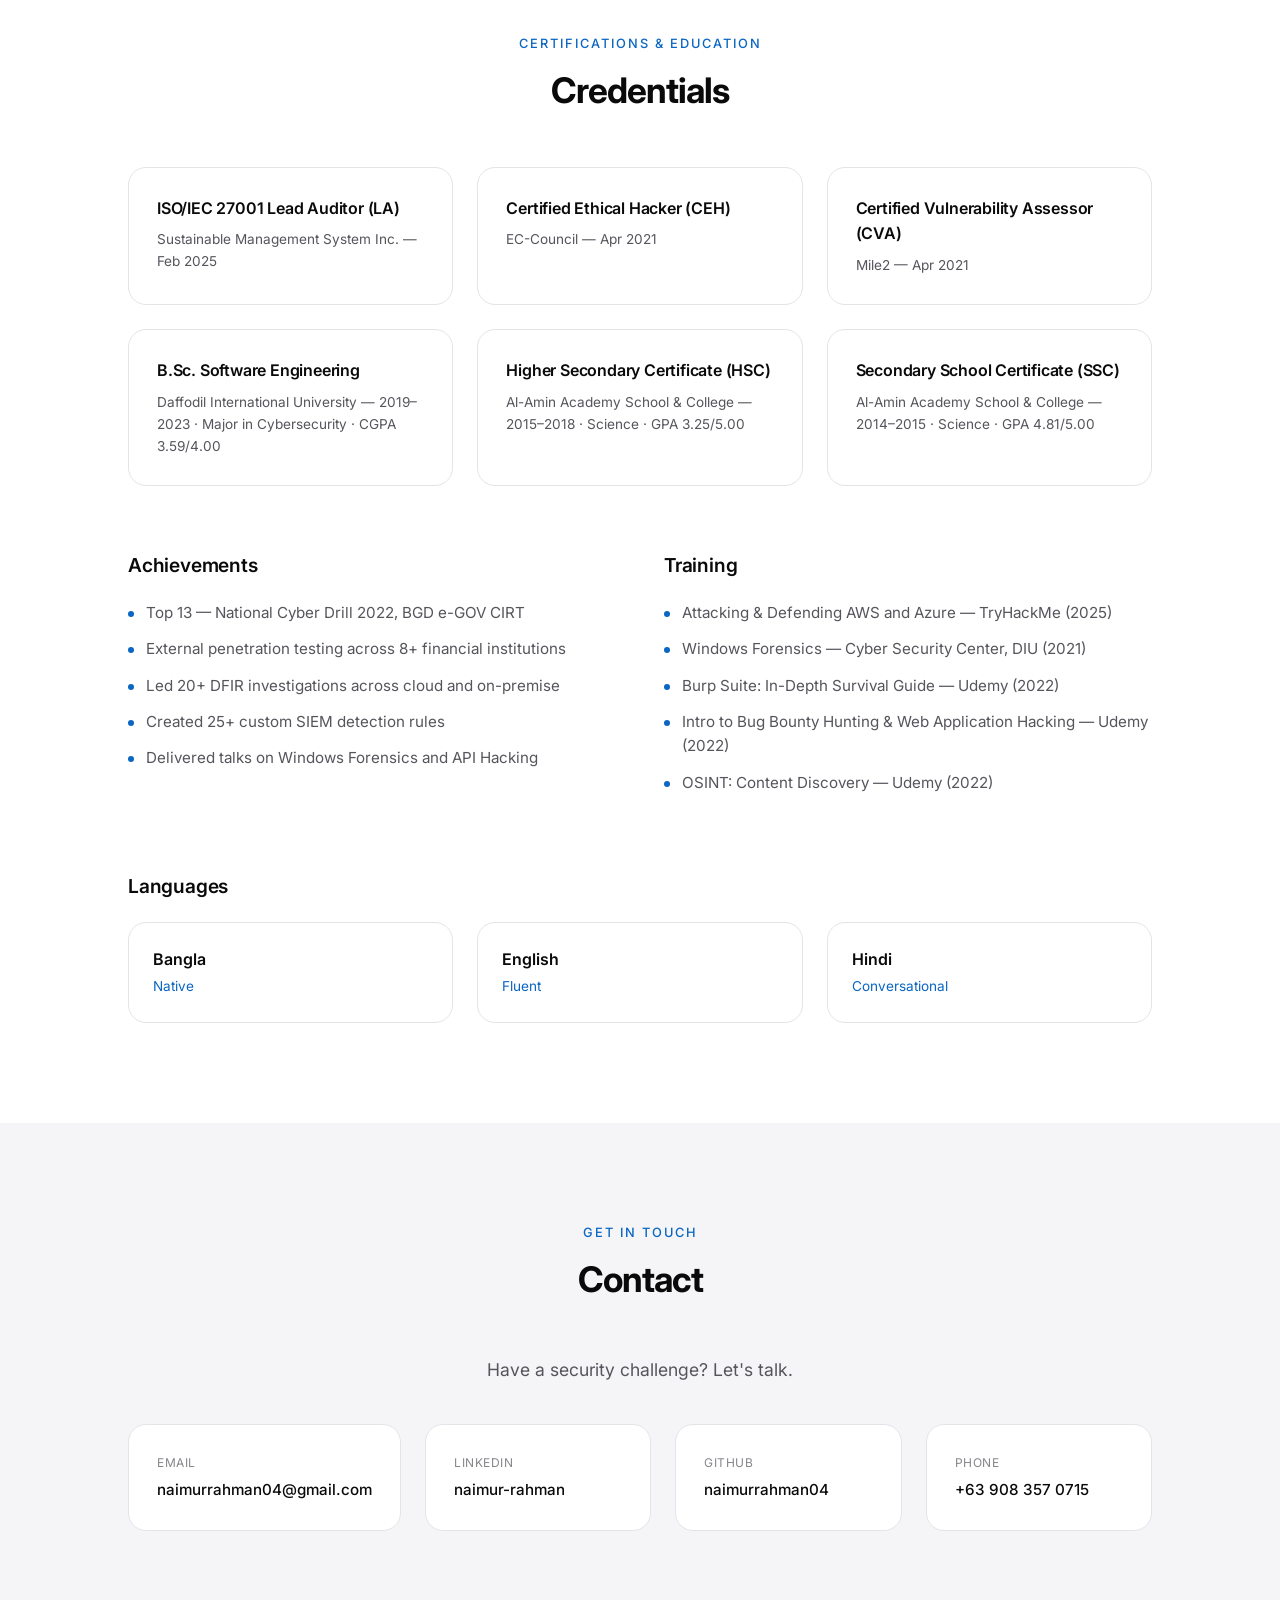
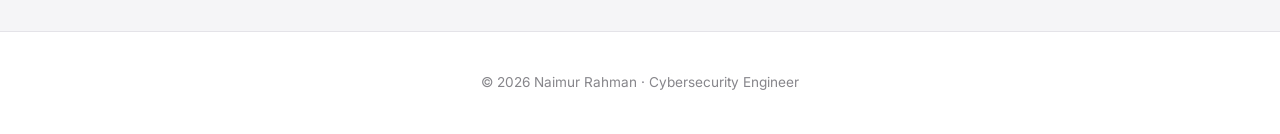
==== commit a351b435: "Add live cyber threat map (Radware)" ====
--- a/index.html
+++ b/index.html
@@ -105,6 +105,7 @@
       <a href="#skills">Skills</a>
       <a href="#projects">Projects</a>
       <a href="#news">News</a>
+      <a href="#threatmap">Threat Map</a>
       <a href="#certs">Credentials</a>
       <a href="tools.html" class="nav-cta">Security Tools</a>
     </div>
@@ -327,6 +328,17 @@
   </div>
 </section>
 
+<section id="threatmap" class="section">
+  <div class="section-inner">
+    <span class="section-eyebrow">Global Threat Intelligence</span>
+    <h2 class="section-title">Live Cyber Threat Map</h2>
+    <p class="news-intro">Real-time visualization of cyberattacks worldwide, powered by Radware's global threat deception network.</p>
+    <div class="threatmap-wrap">
+      <iframe class="threatmap-frame" src="https://livethreatmap.radware.com/" title="Live Cyber Threat Map" loading="lazy" referrerpolicy="no-referrer"></iframe>
+    </div>
+  </div>
+</section>
+
 <section id="certs" class="section">
   <div class="section-inner">
     <span class="section-eyebrow">Certifications &amp; Education</span>
--- a/style.css
+++ b/style.css
@@ -465,6 +465,21 @@
   color: var(--text-faint);
   padding: 40px;
   font-size: 0.95rem;
+}
+
+/* Threat Map */
+.threatmap-wrap {
+  border: 1px solid var(--border);
+  border-radius: 18px;
+  overflow: hidden;
+  background: #0a0a0a;
+  box-shadow: 0 12px 32px rgba(0,0,0,0.08);
+}
+.threatmap-frame {
+  display: block;
+  width: 100%;
+  height: 560px;
+  border: 0;
 }
 
 /* Contact */
@@ -549,6 +564,7 @@
   .section-title { font-size: 1.8rem; }
   .certs-grid, .contact-grid, .lang-grid { grid-template-columns: 1fr; }
   .news-grid { grid-template-columns: 1fr; }
+  .threatmap-frame { height: 380px; }
   .tl-head { flex-direction: column; gap: 4px; }
   .tl-date { margin-left: 0; }
 }
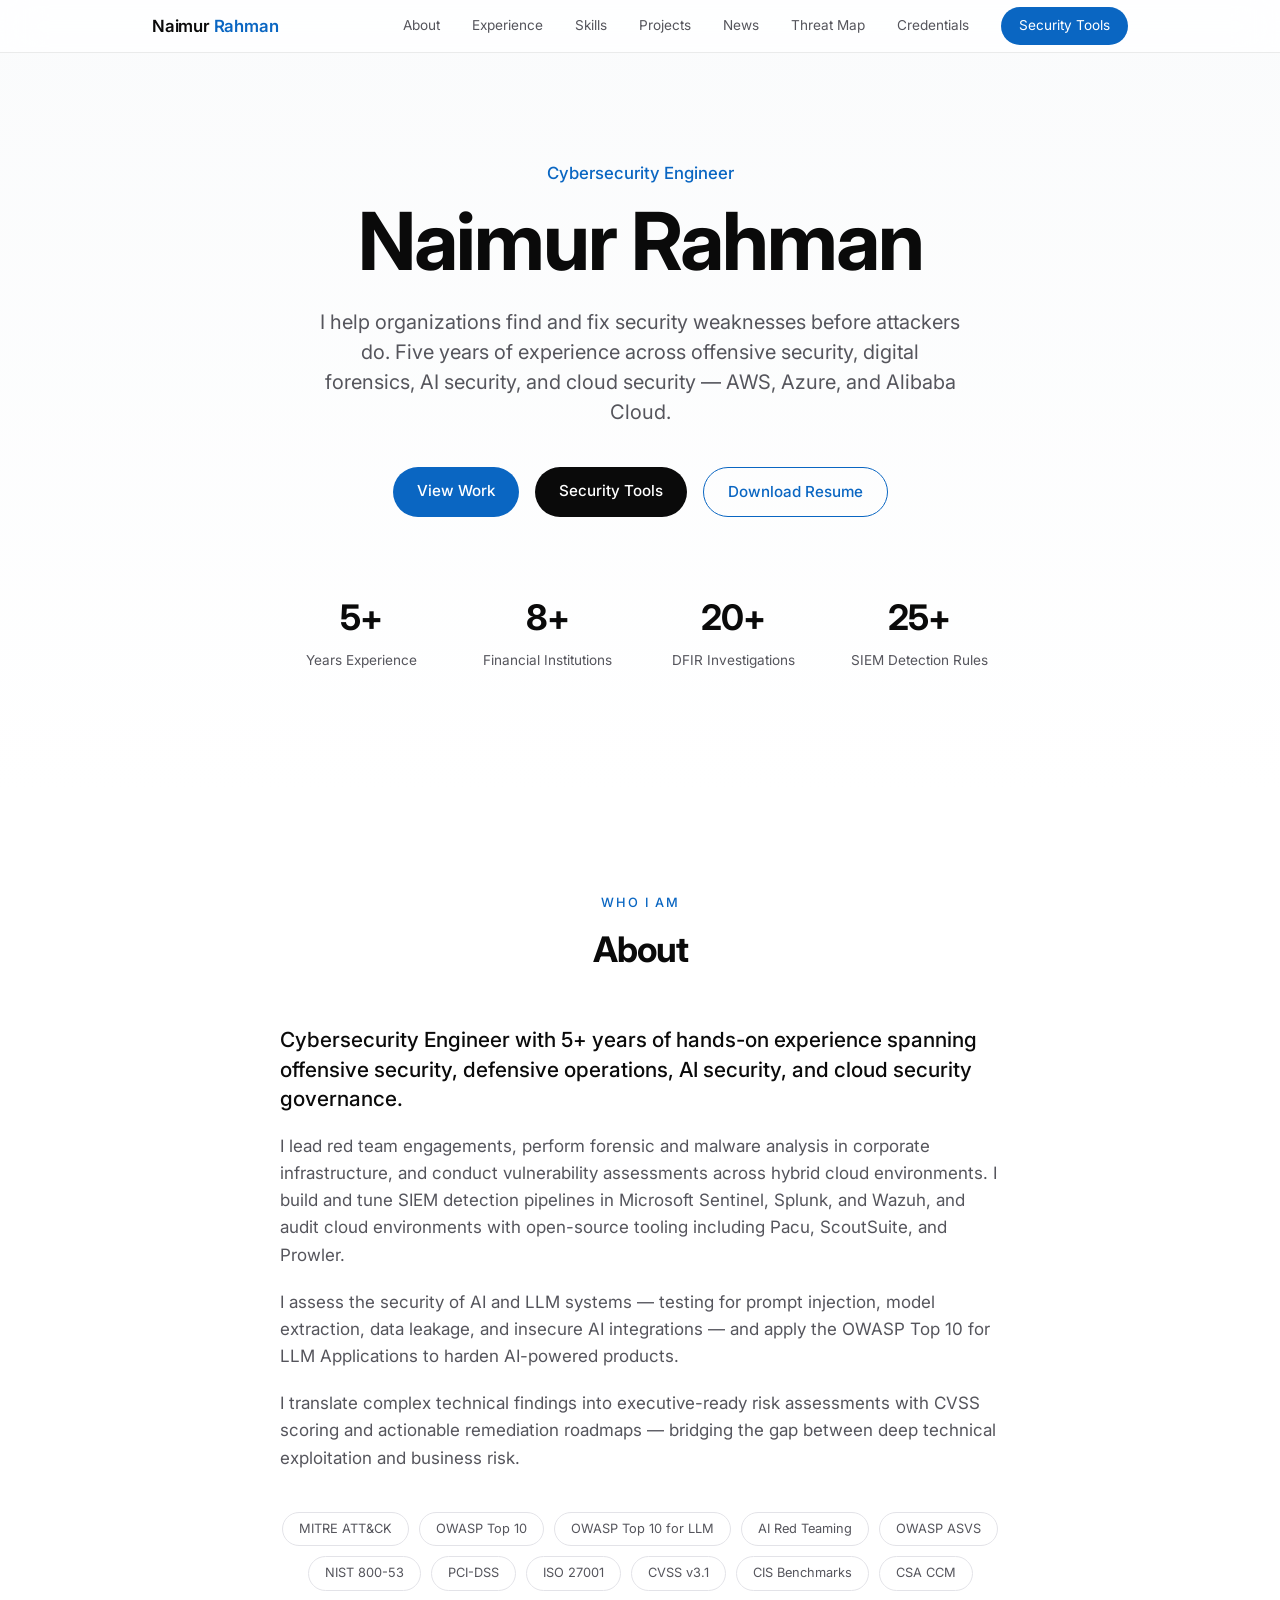
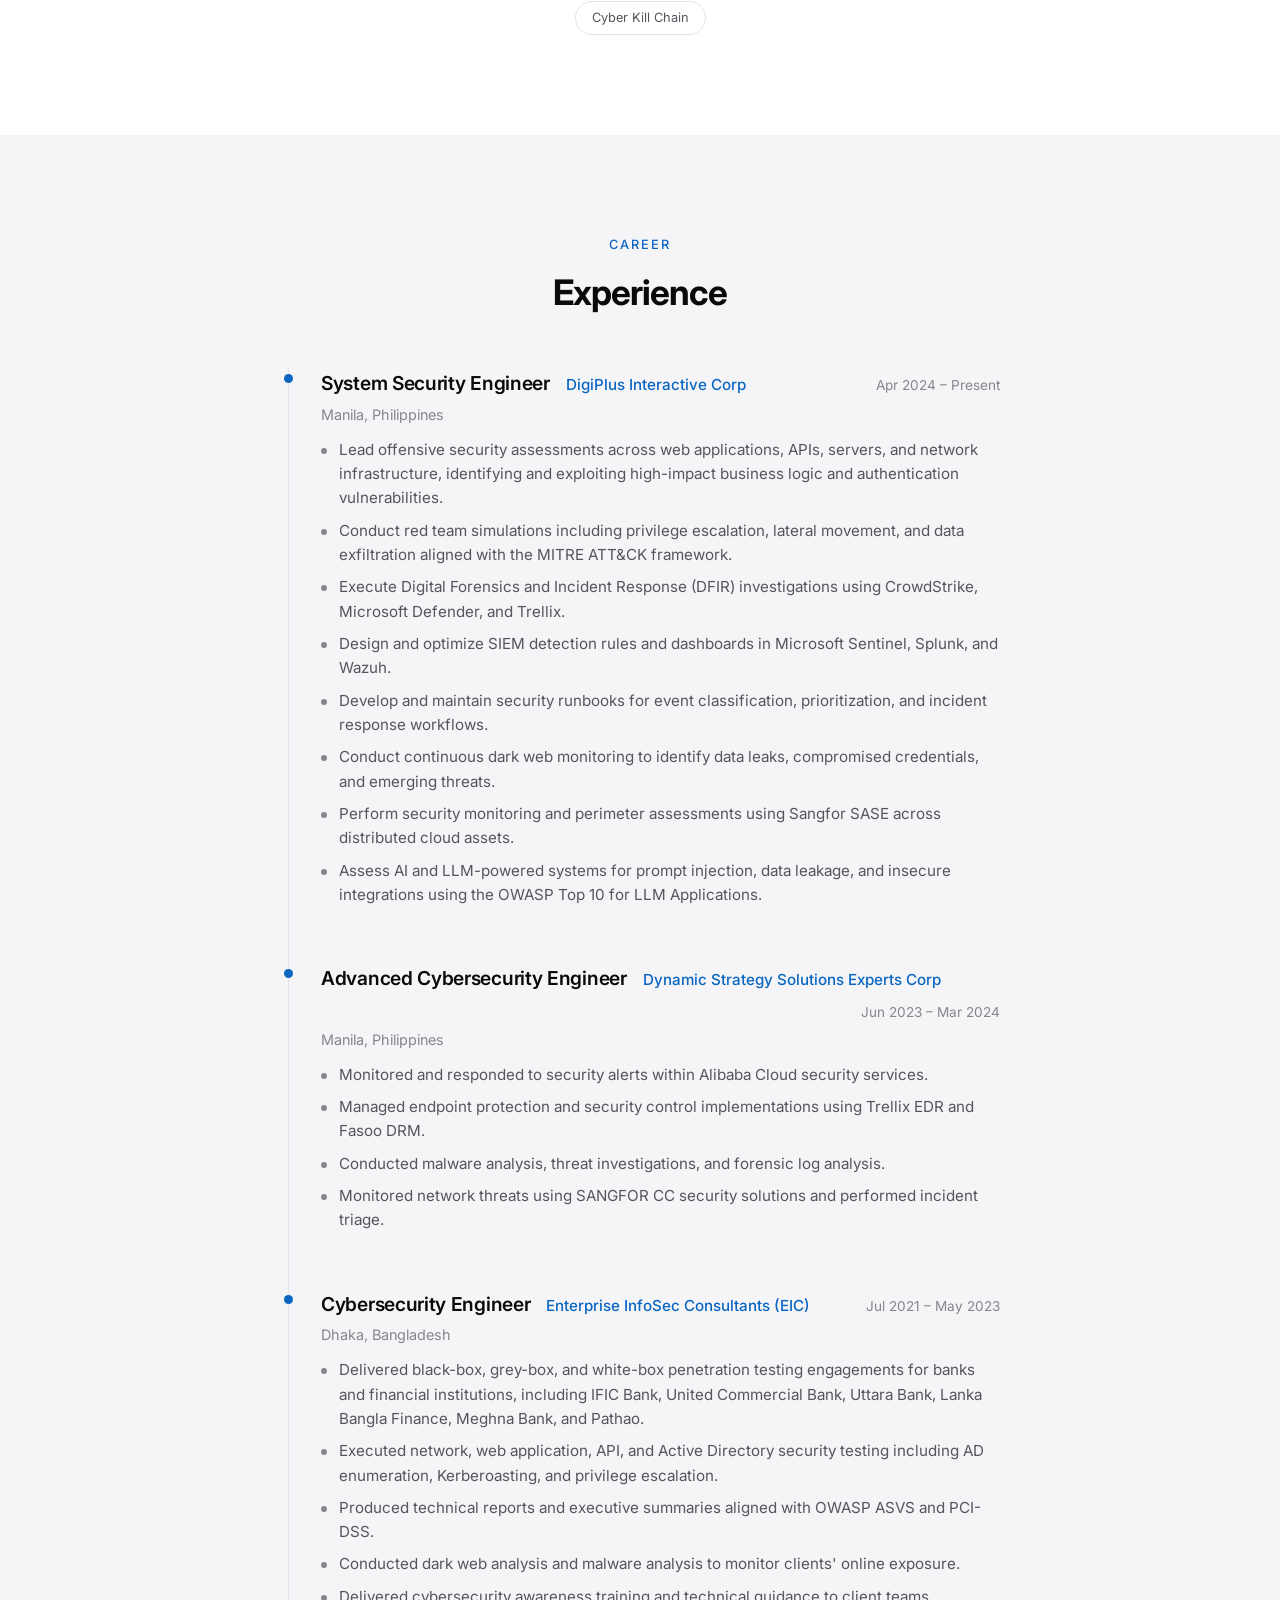
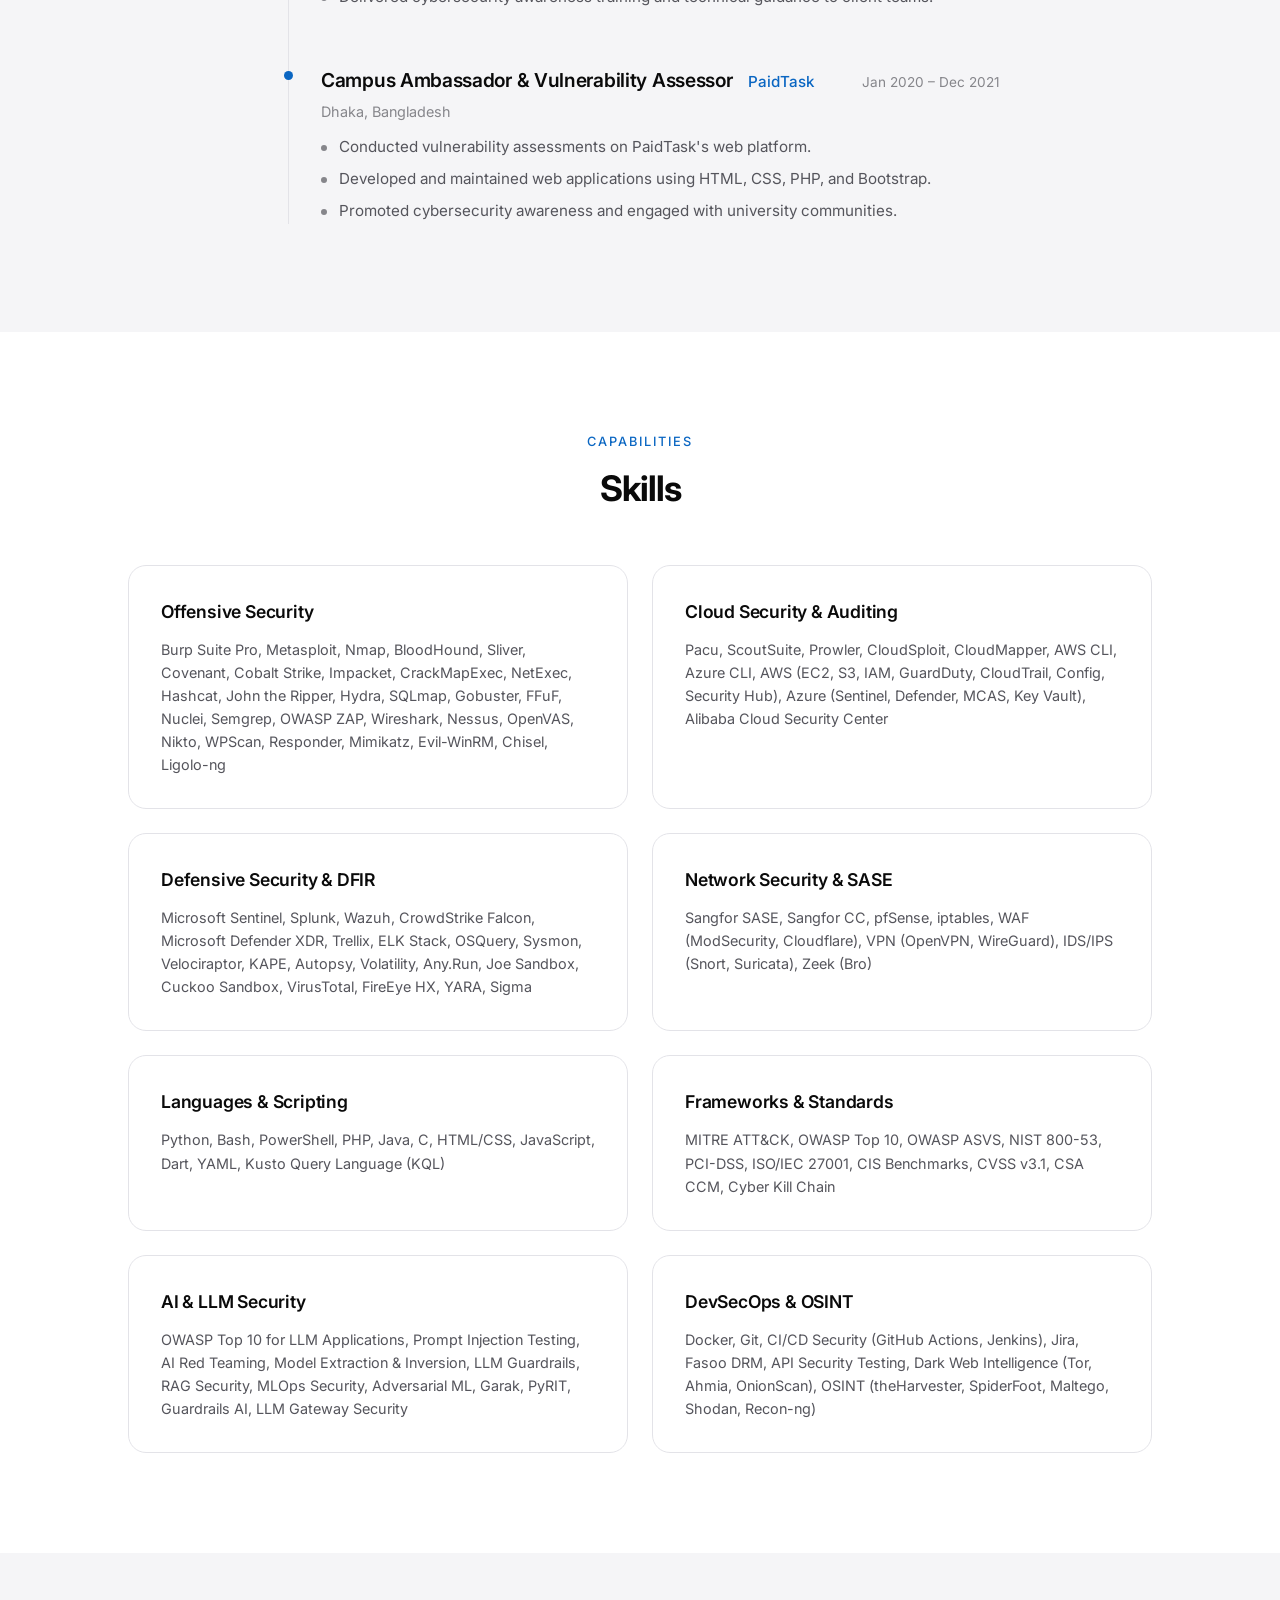
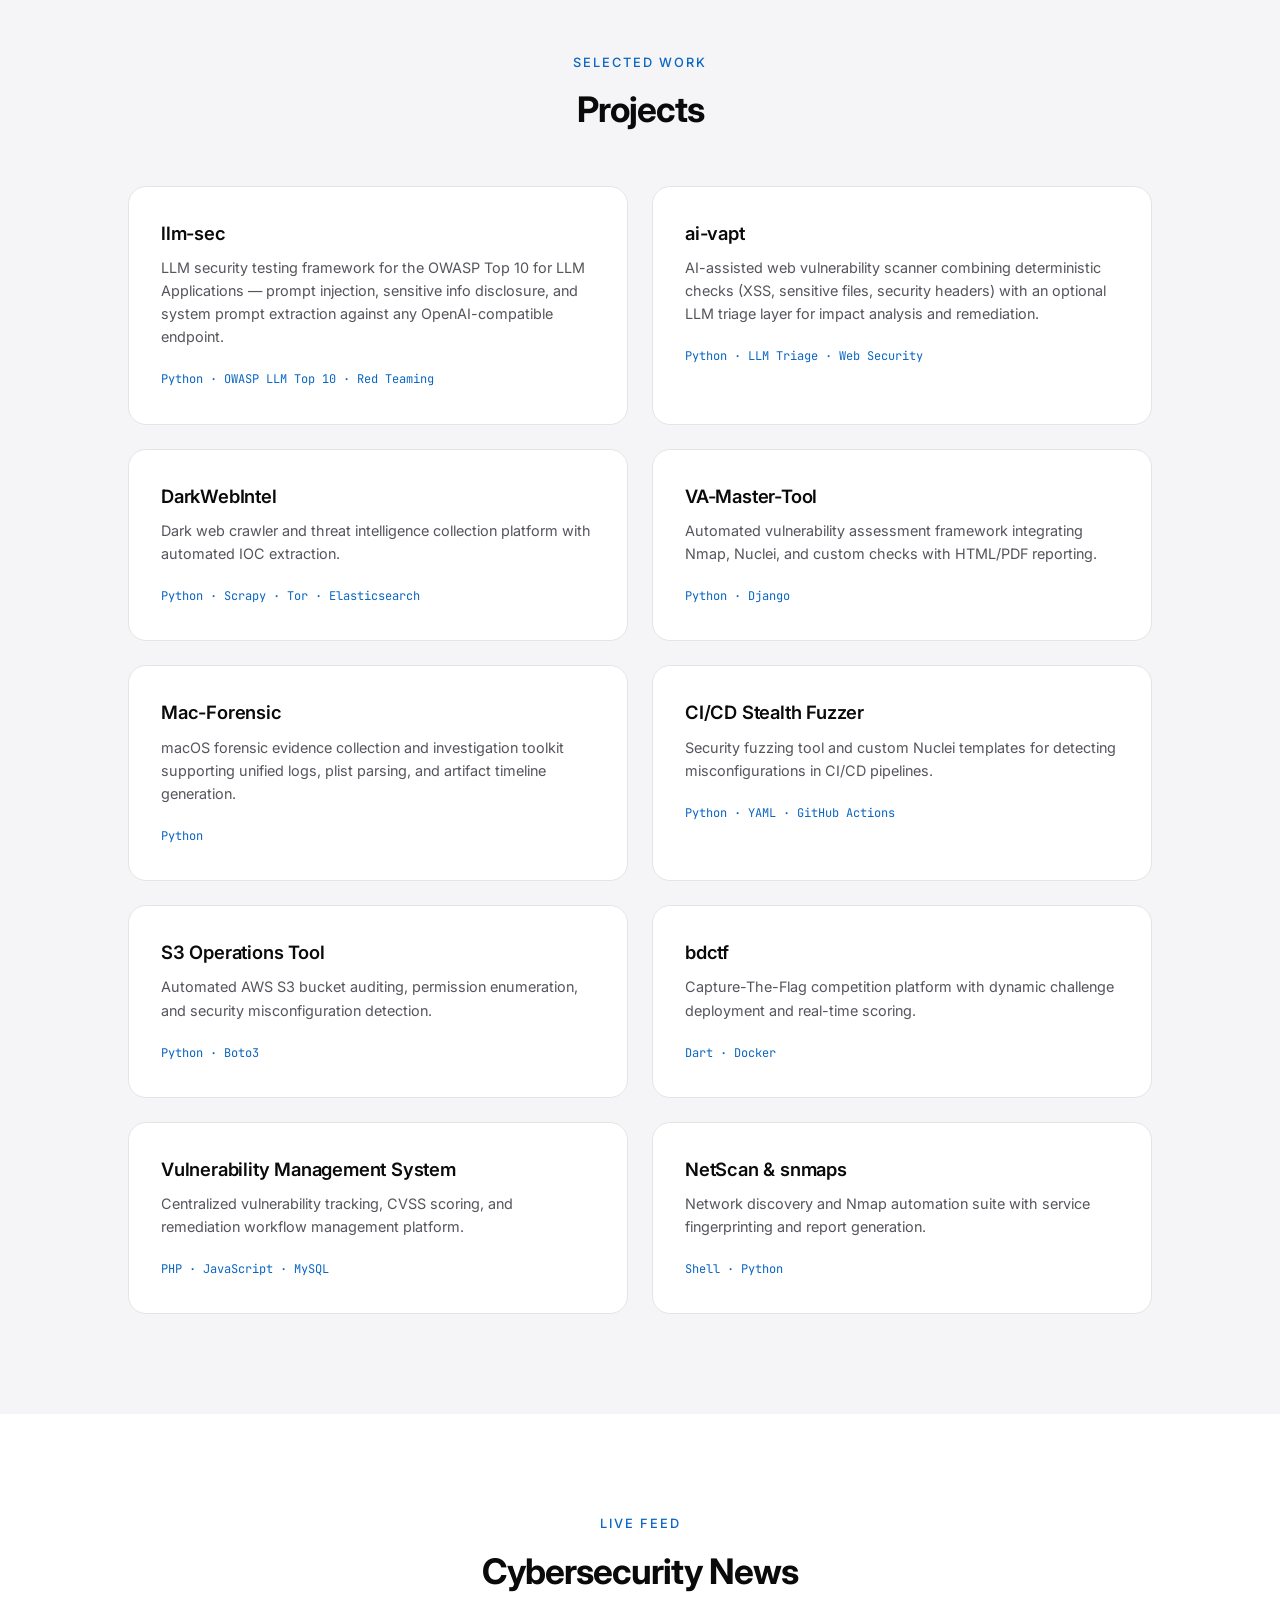
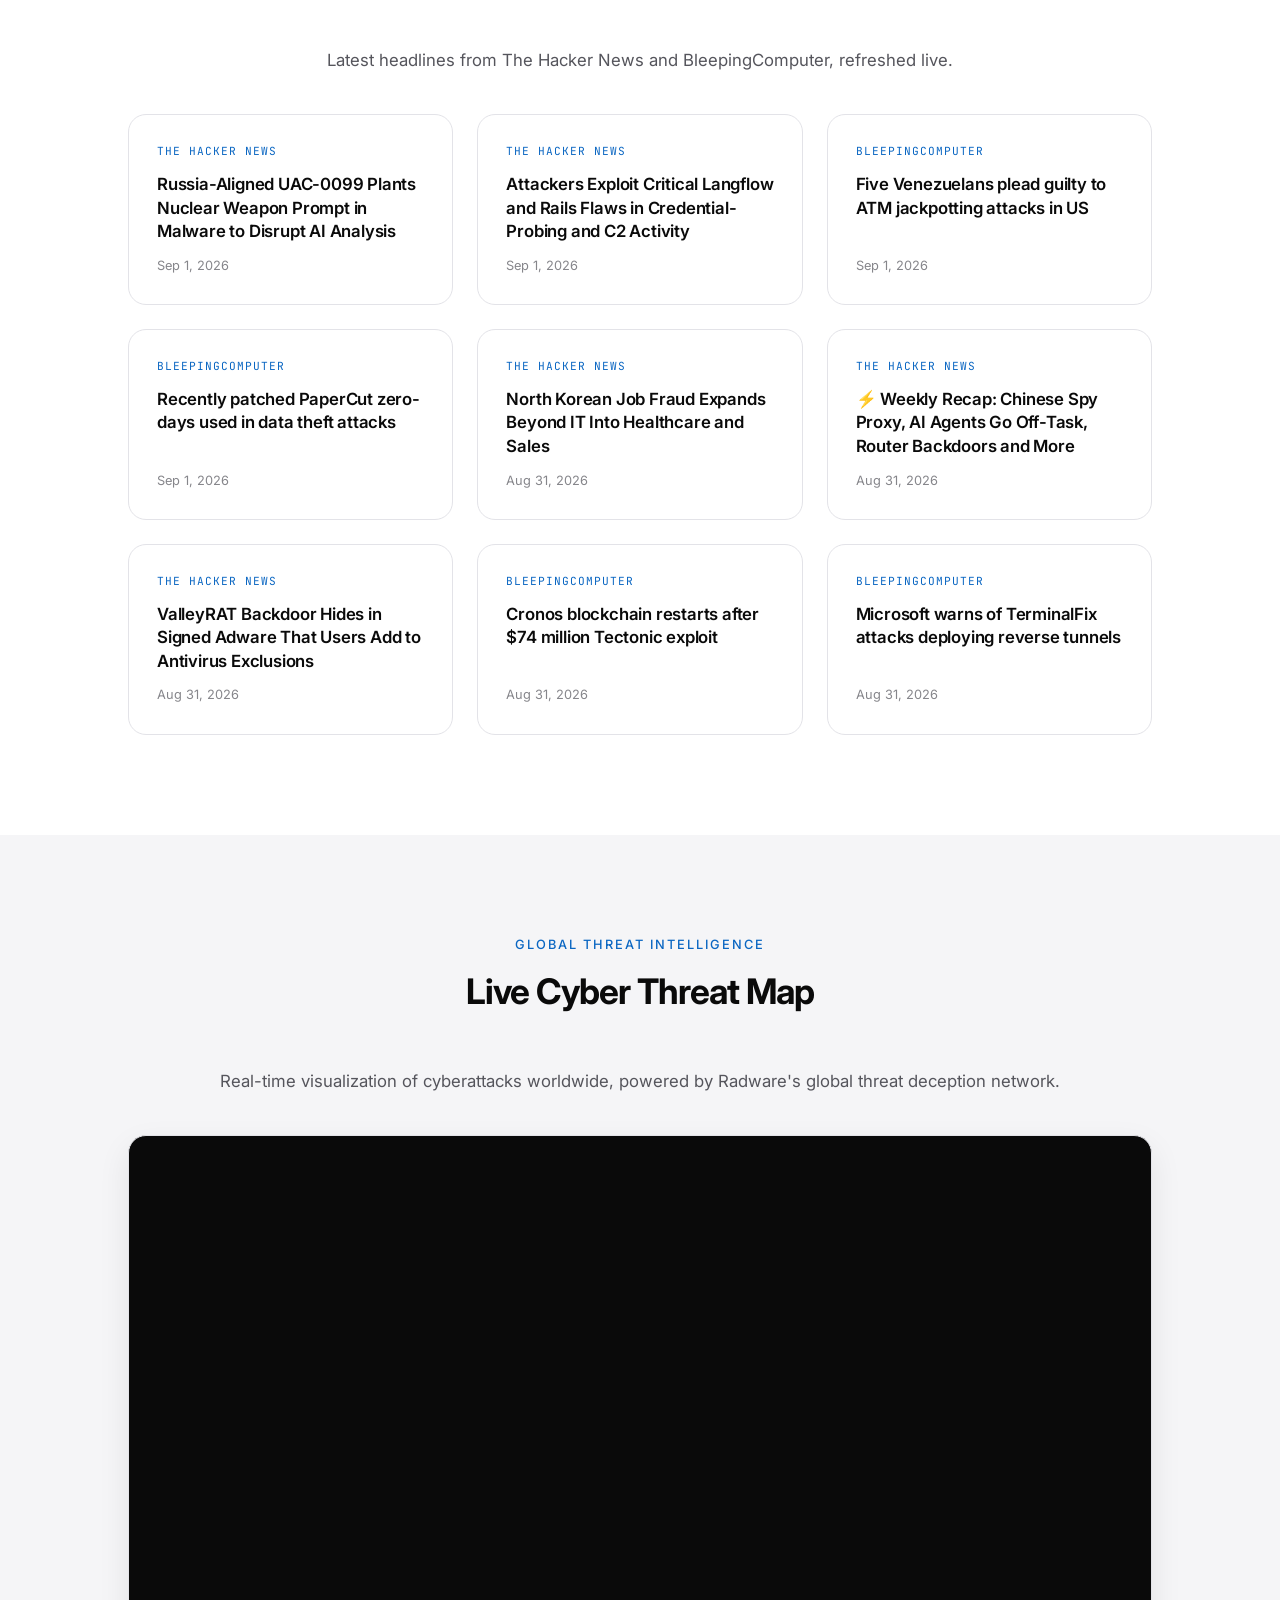
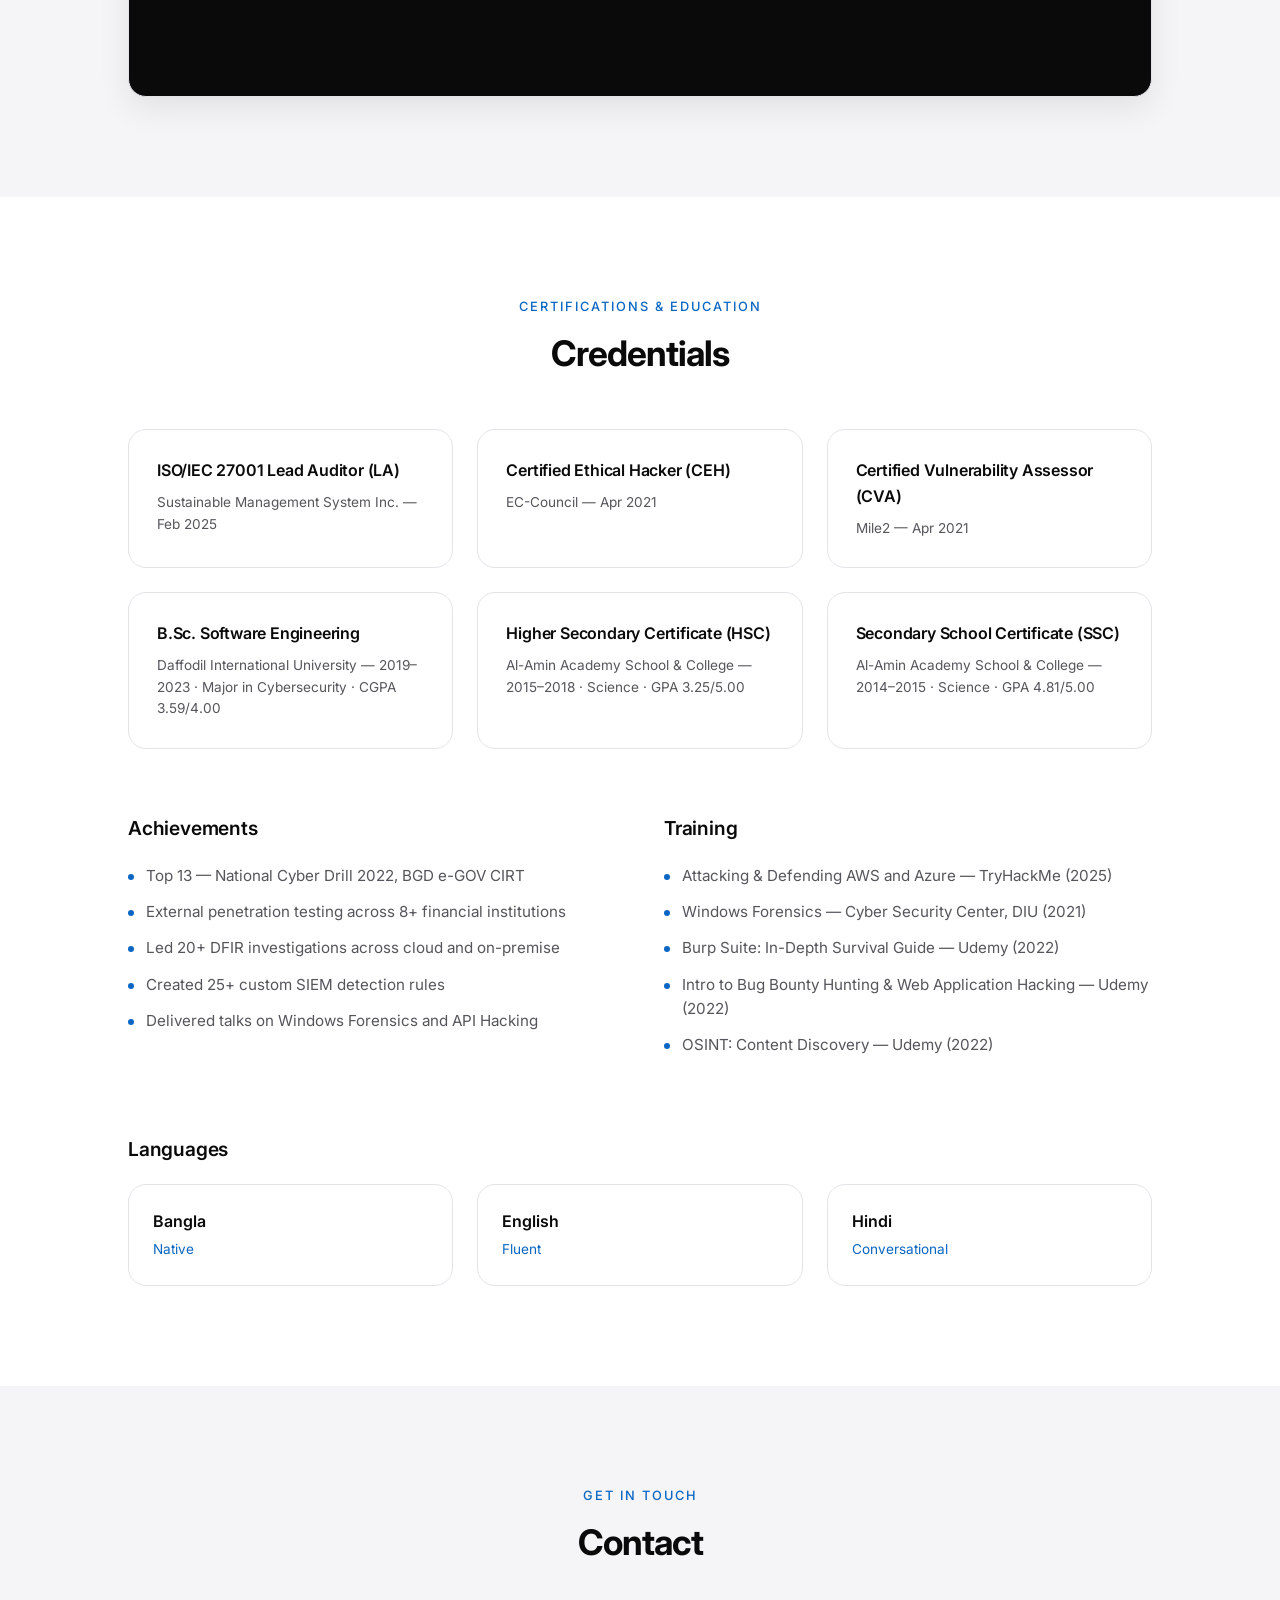
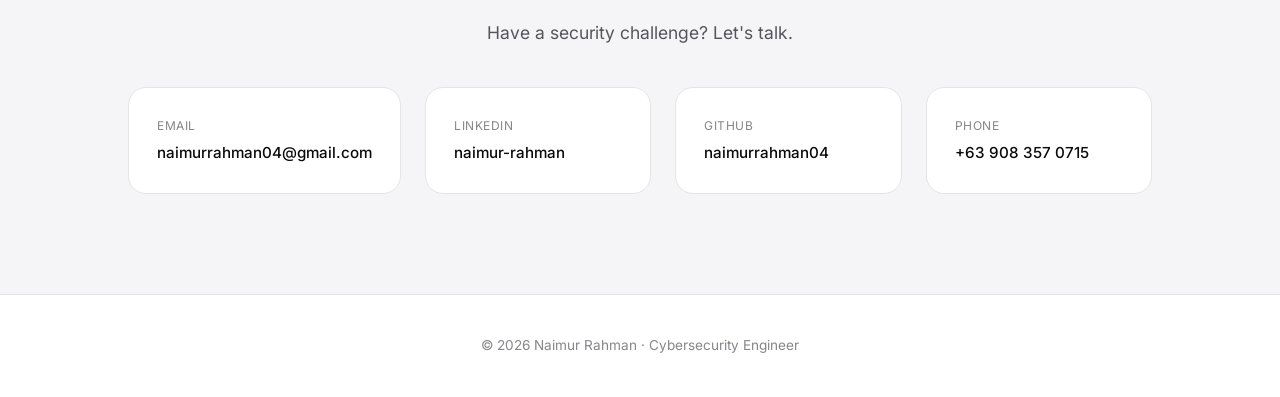
==== commit e1949ec4: "Add llm-sec and ai-vapt AI security projects" ====
--- a/index.html
+++ b/index.html
@@ -273,6 +273,16 @@
     <span class="section-eyebrow">Selected Work</span>
     <h2 class="section-title">Projects</h2>
     <div class="projects-grid">
+      <a class="project-card" href="https://github.com/naimurrahman04/llm-sec" target="_blank" rel="noopener">
+        <h3>llm-sec</h3>
+        <p>LLM security testing framework for the OWASP Top 10 for LLM Applications — prompt injection, sensitive info disclosure, and system prompt extraction against any OpenAI-compatible endpoint.</p>
+        <span class="project-stack">Python · OWASP LLM Top 10 · Red Teaming</span>
+      </a>
+      <a class="project-card" href="https://github.com/naimurrahman04/ai-vapt" target="_blank" rel="noopener">
+        <h3>ai-vapt</h3>
+        <p>AI-assisted web vulnerability scanner combining deterministic checks (XSS, sensitive files, security headers) with an optional LLM triage layer for impact analysis and remediation.</p>
+        <span class="project-stack">Python · LLM Triage · Web Security</span>
+      </a>
       <a class="project-card" href="https://github.com/naimurrahman04" target="_blank" rel="noopener">
         <h3>DarkWebIntel</h3>
         <p>Dark web crawler and threat intelligence collection platform with automated IOC extraction.</p>
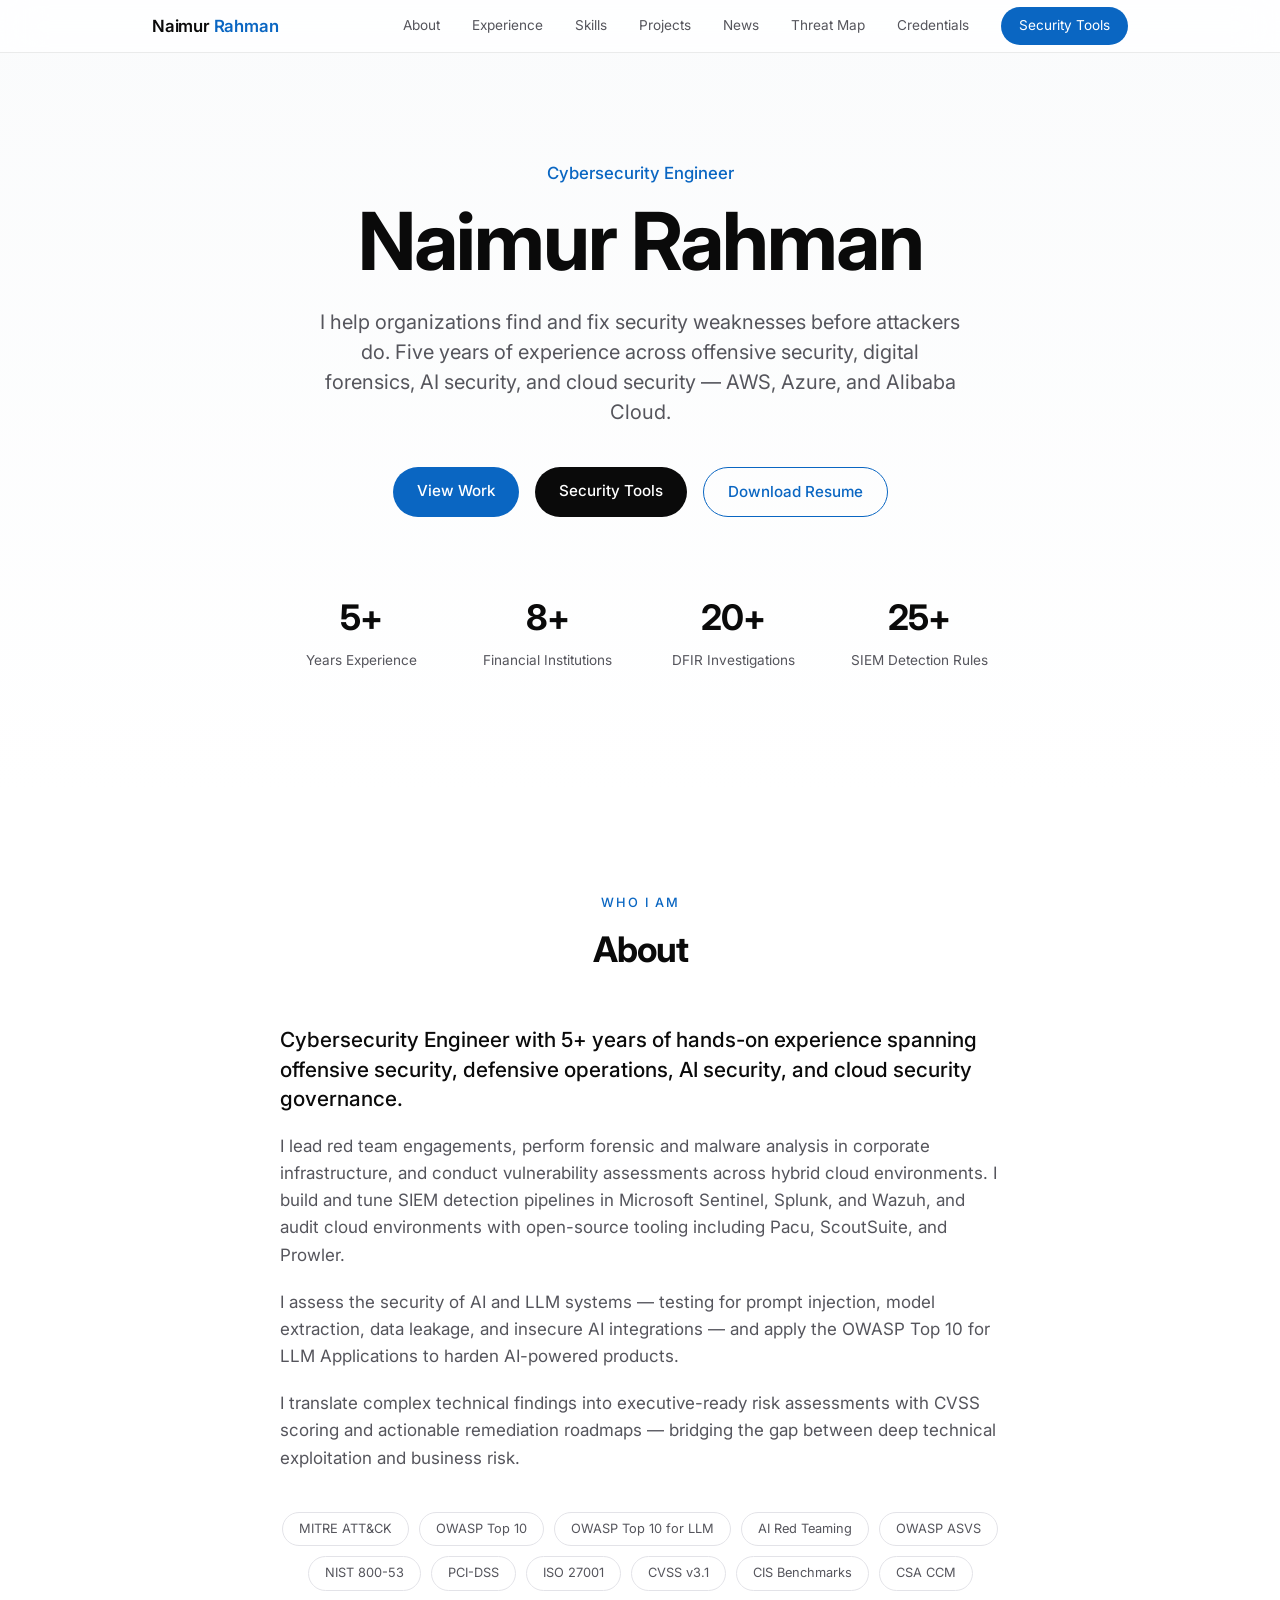
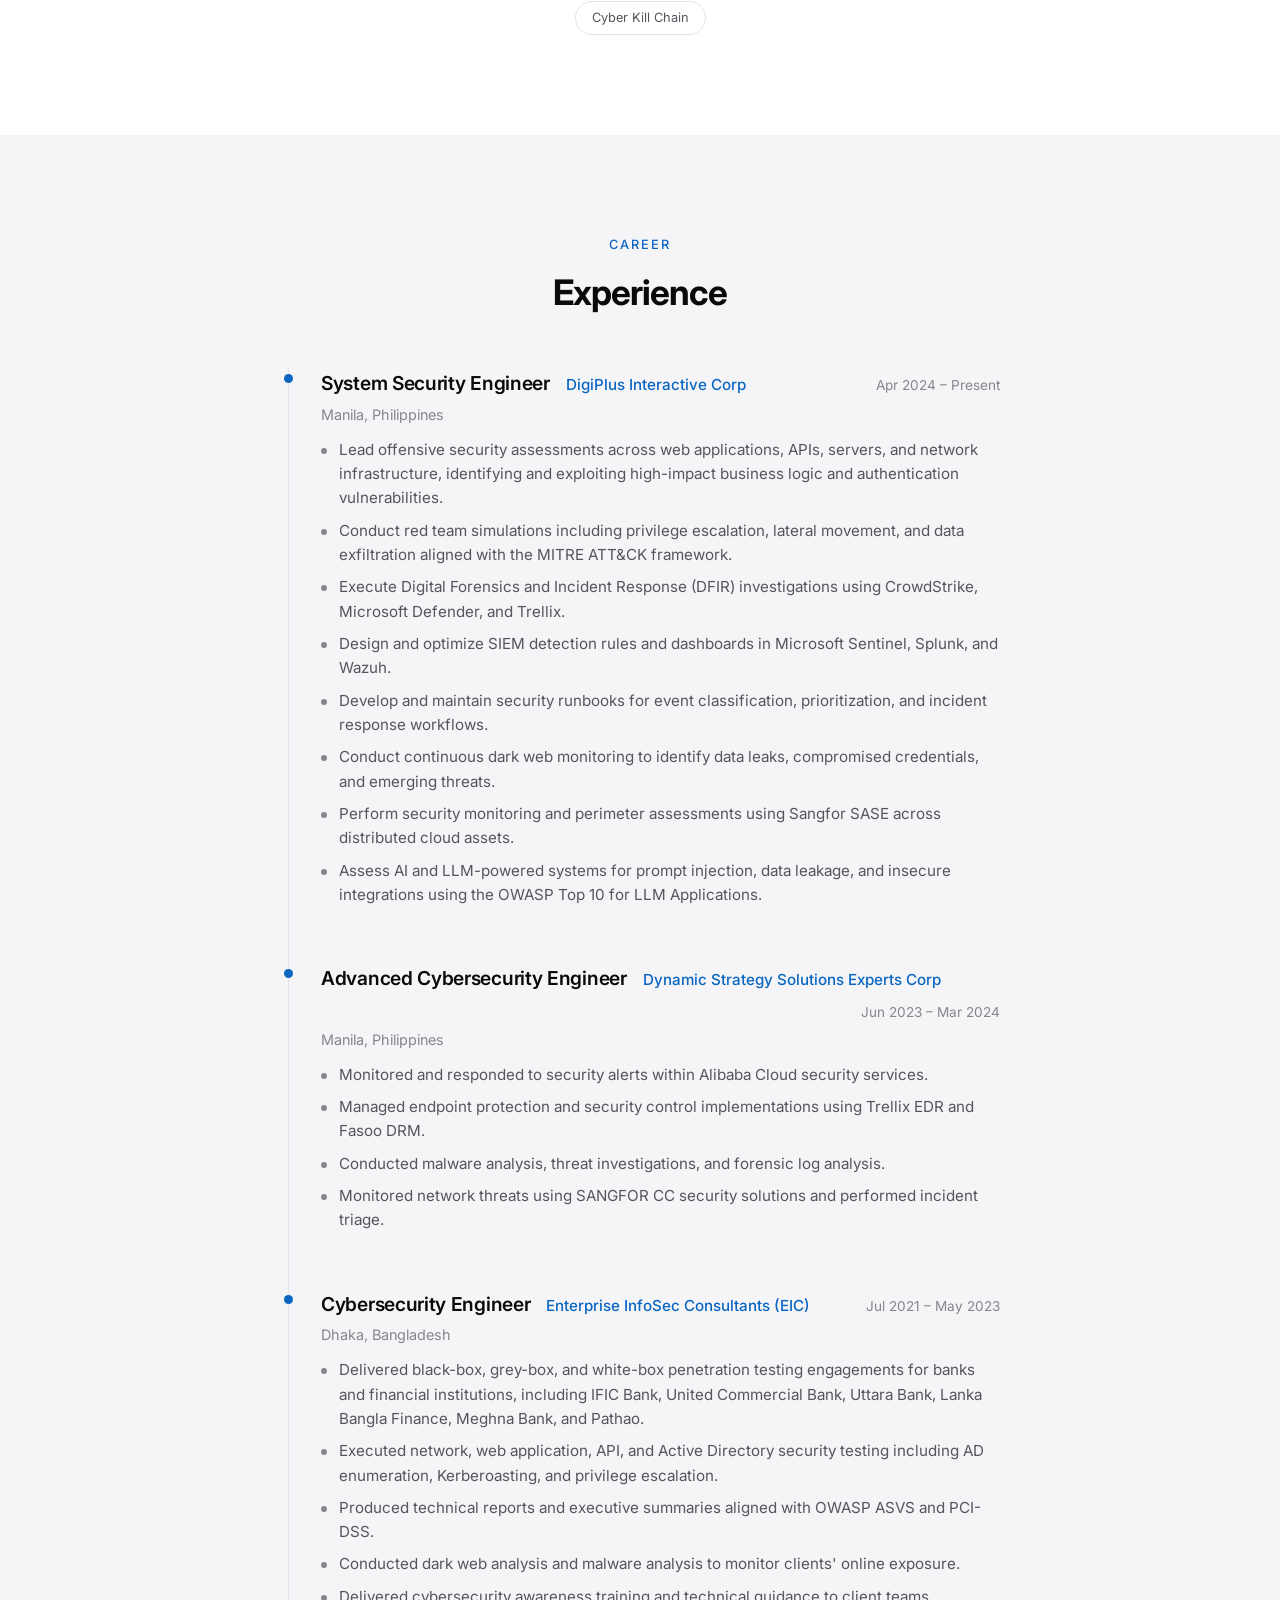
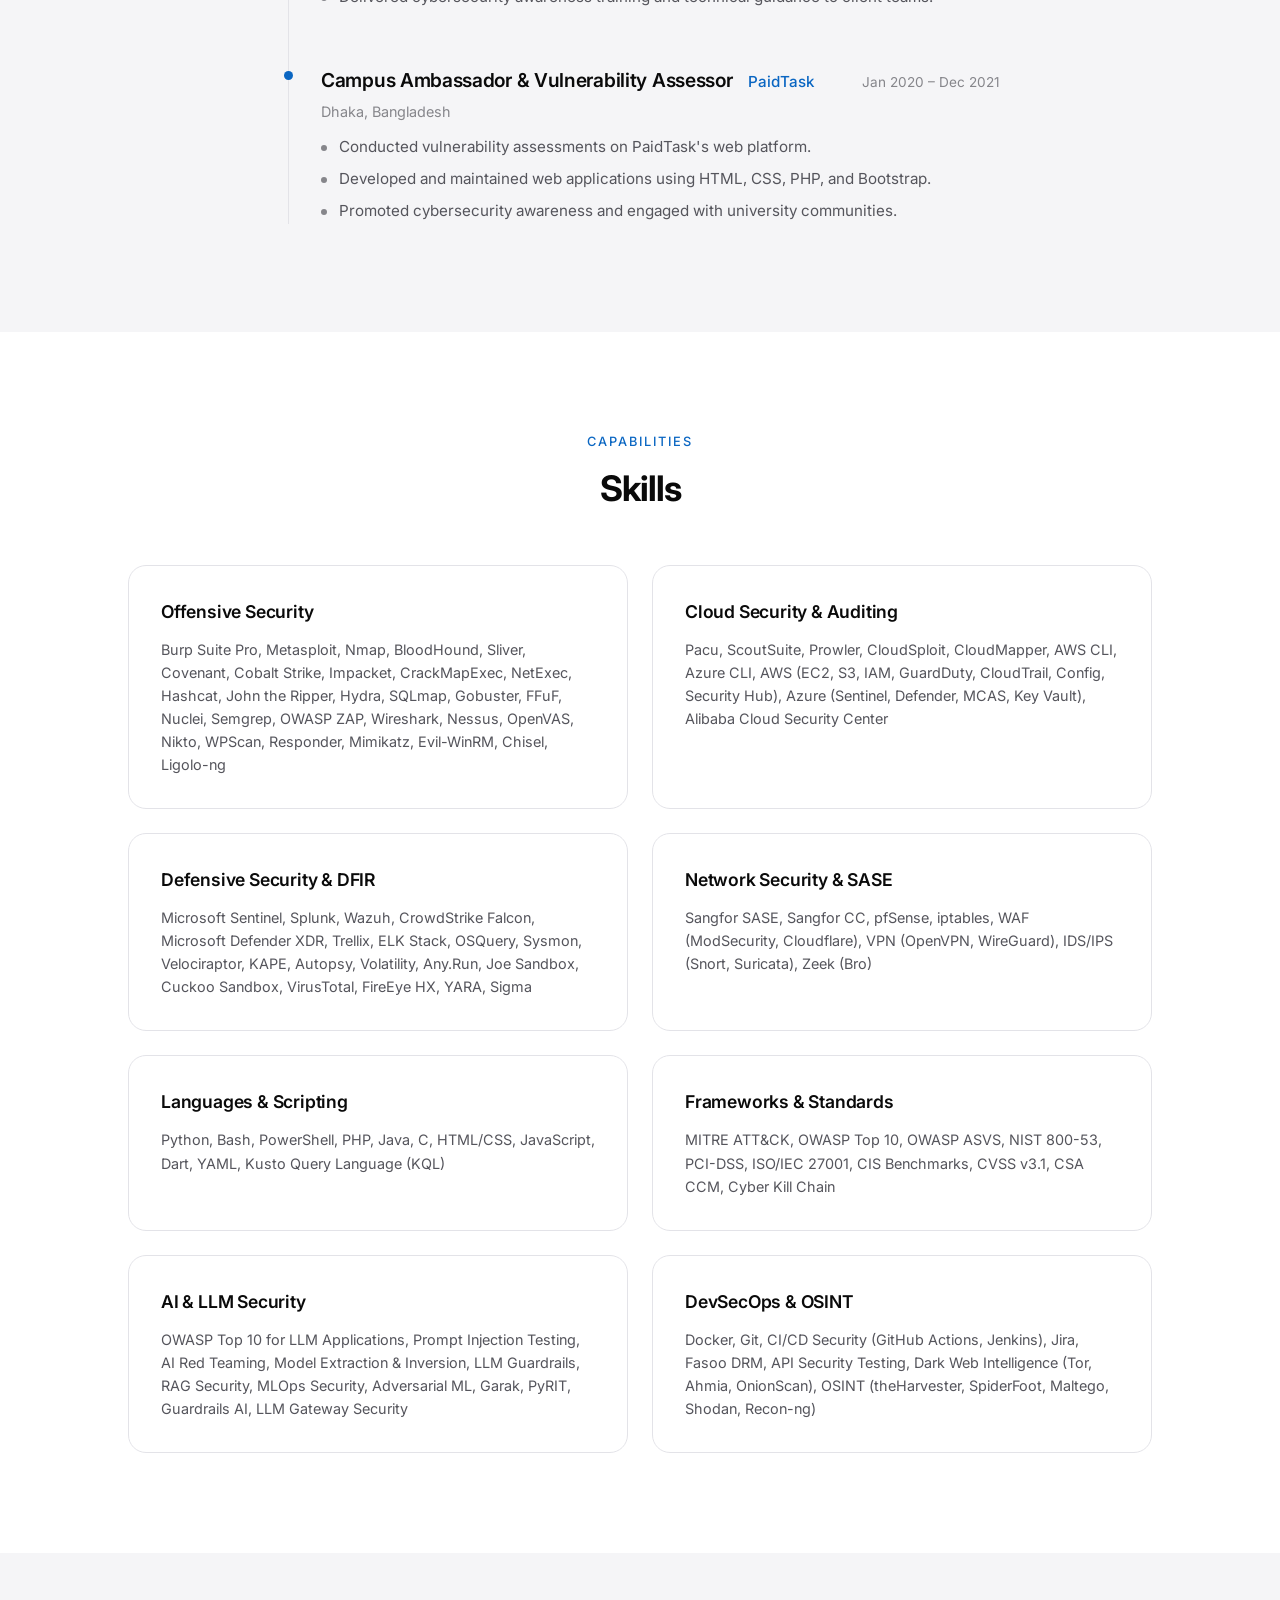
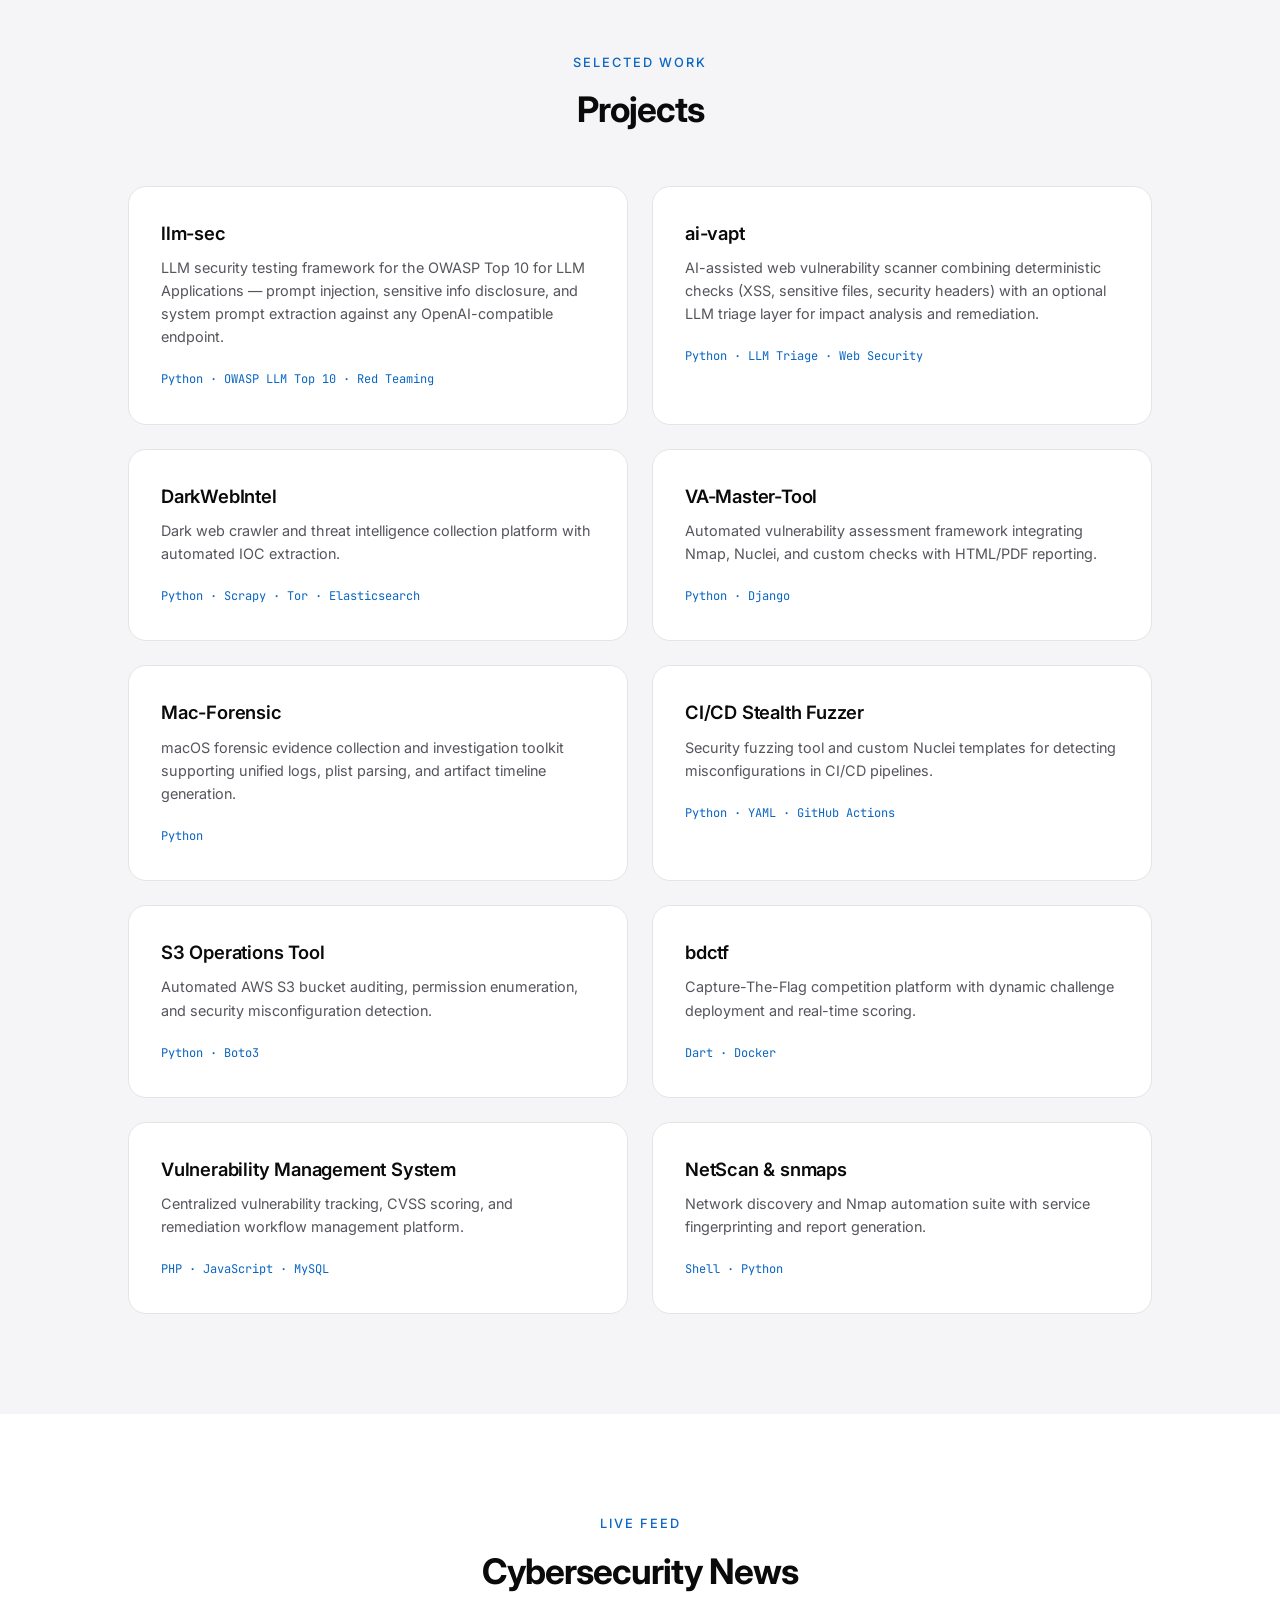
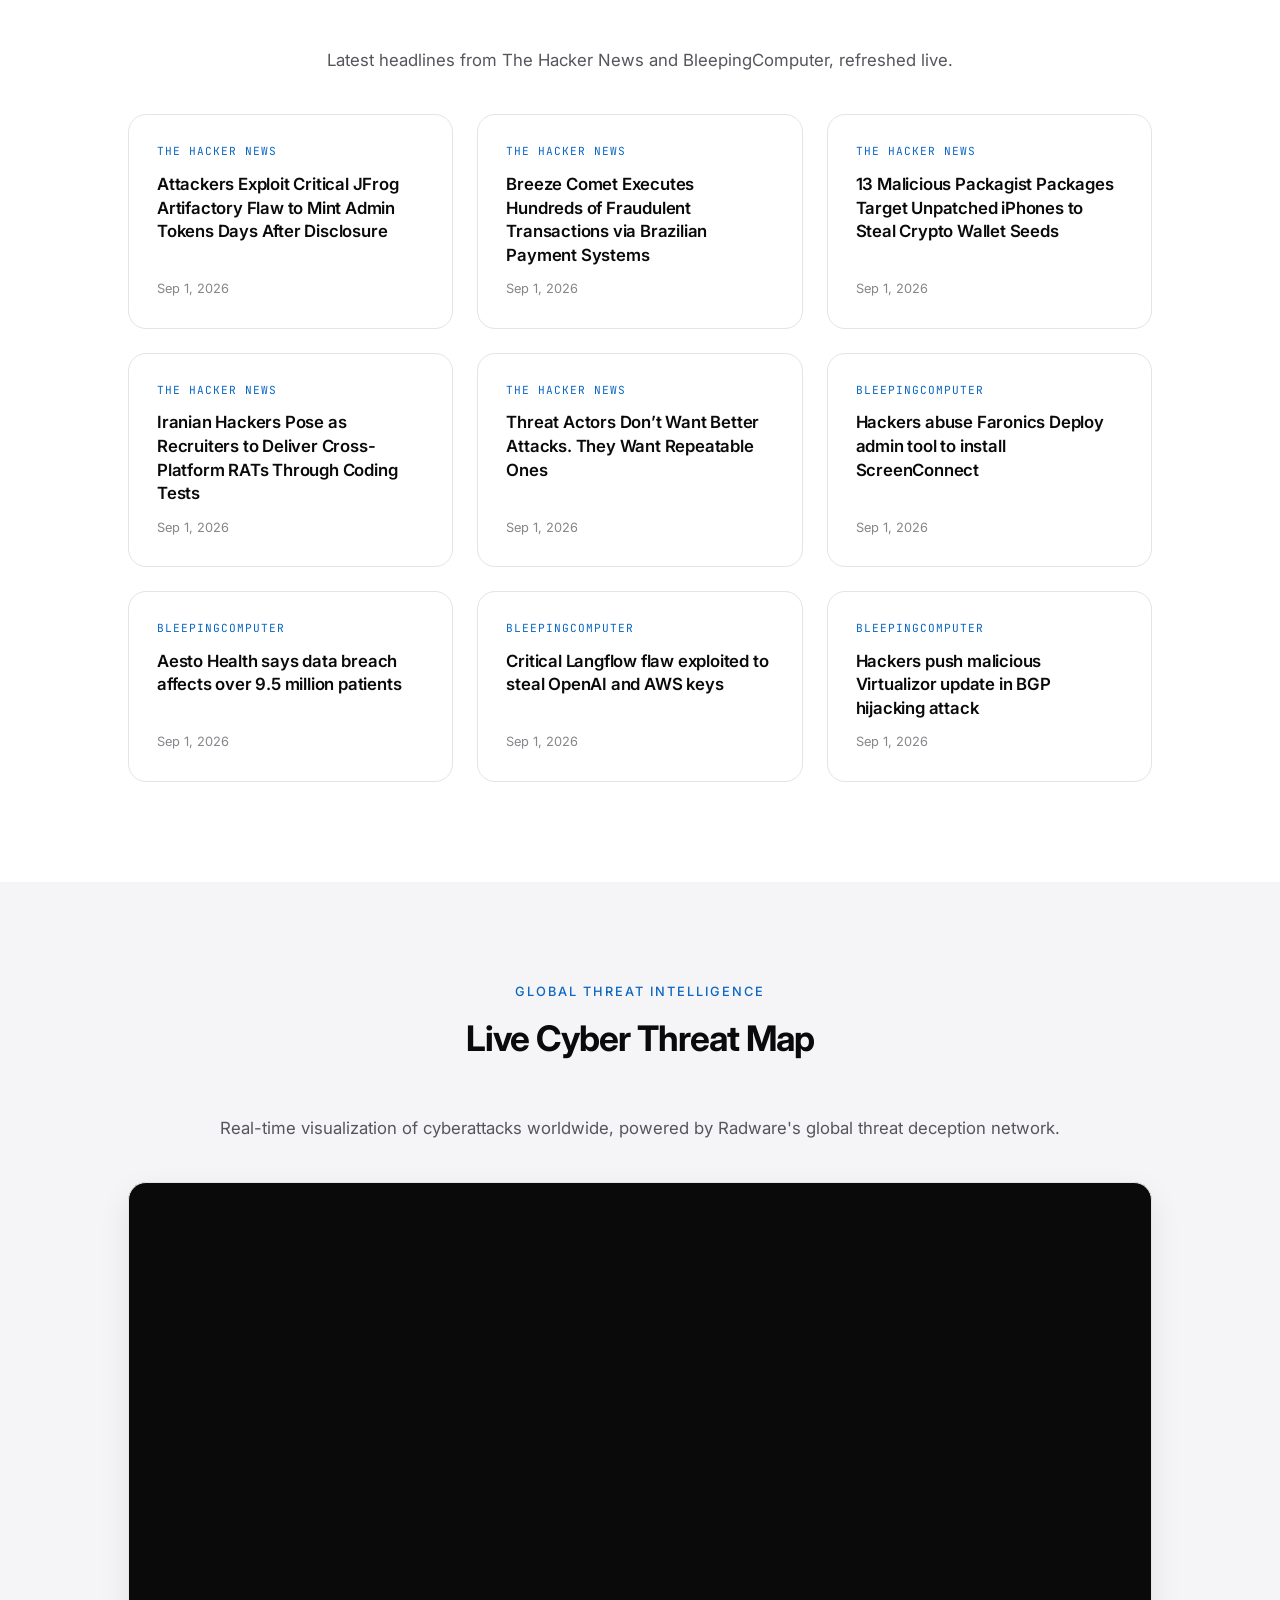
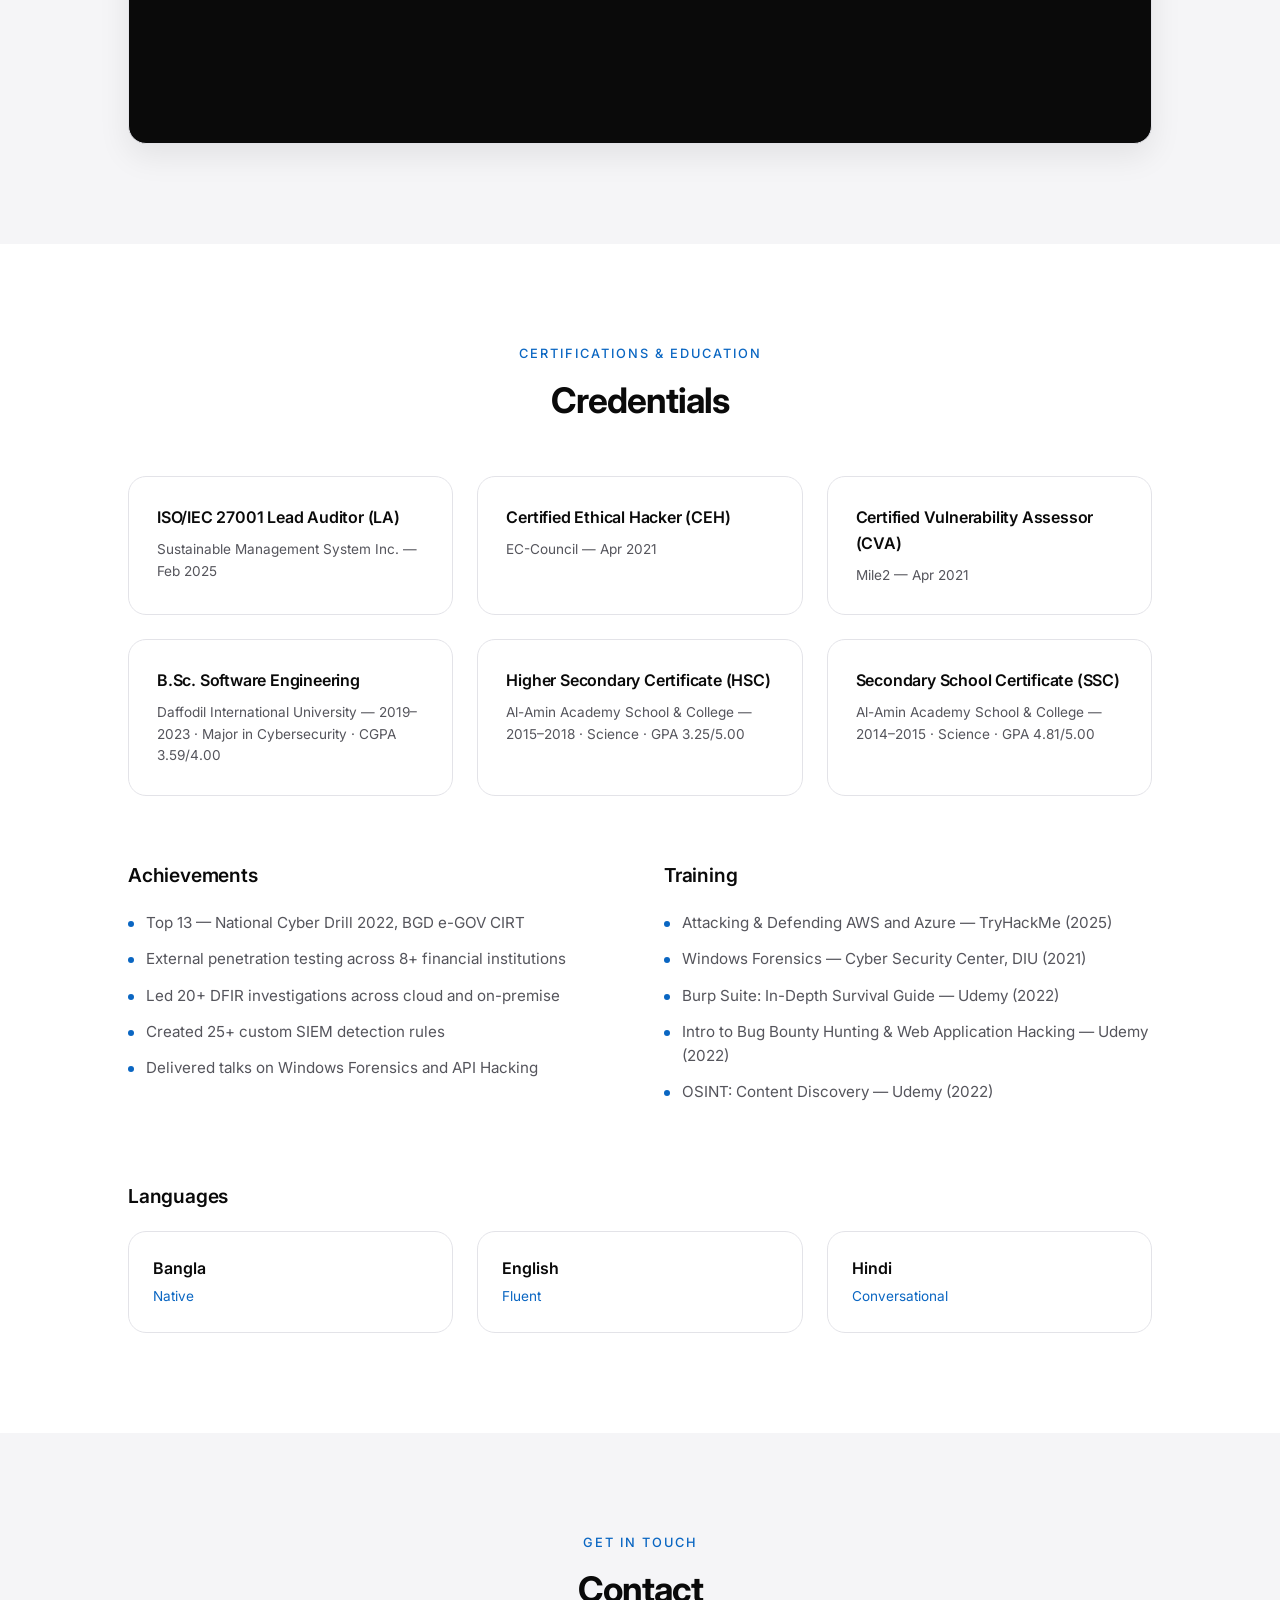
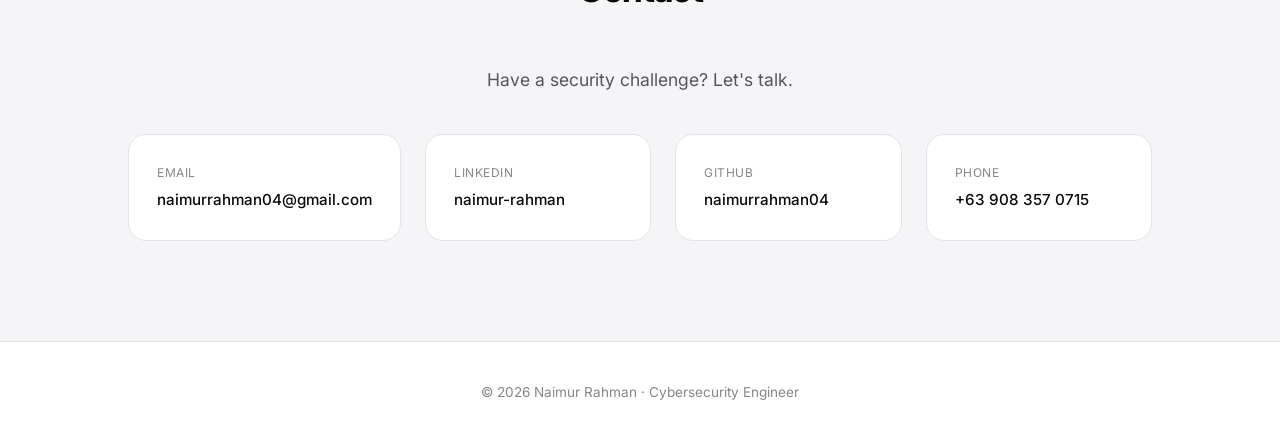
==== commit b41dc9bd: "Update index.html" ====
--- a/index.html
+++ b/index.html
@@ -10,6 +10,7 @@
 <meta name="robots" content="index, follow, max-image-preview:large, max-snippet:-1, max-video-preview:-1">
 <meta name="googlebot" content="index, follow">
 <meta name="theme-color" content="#0a66c2">
+<meta name="google-site-verification" content="aI-RXFR4GYnAJUWRw7Ki1jLr8am6x6EvHTT4XKWpMyE" />
 <link rel="canonical" href="https://naimurrahman04.github.io/">
 
 <!-- Open Graph -->
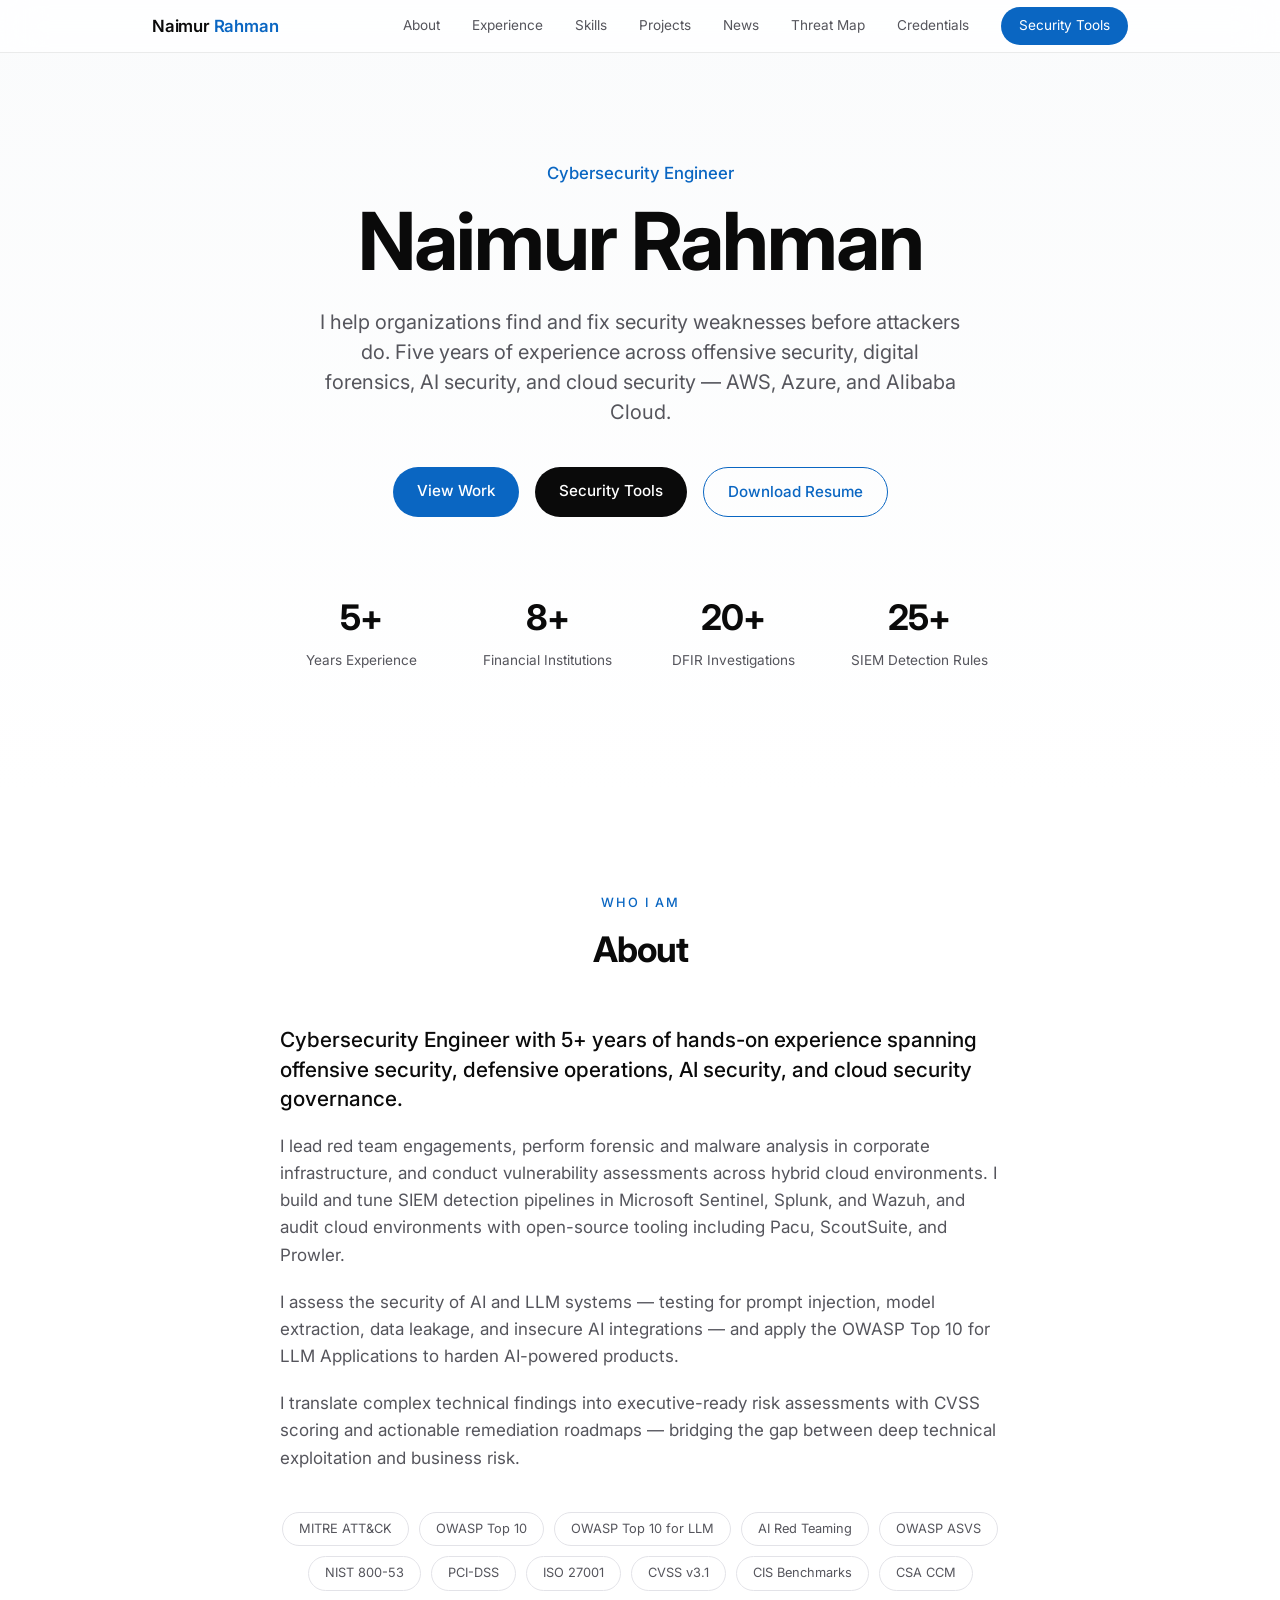
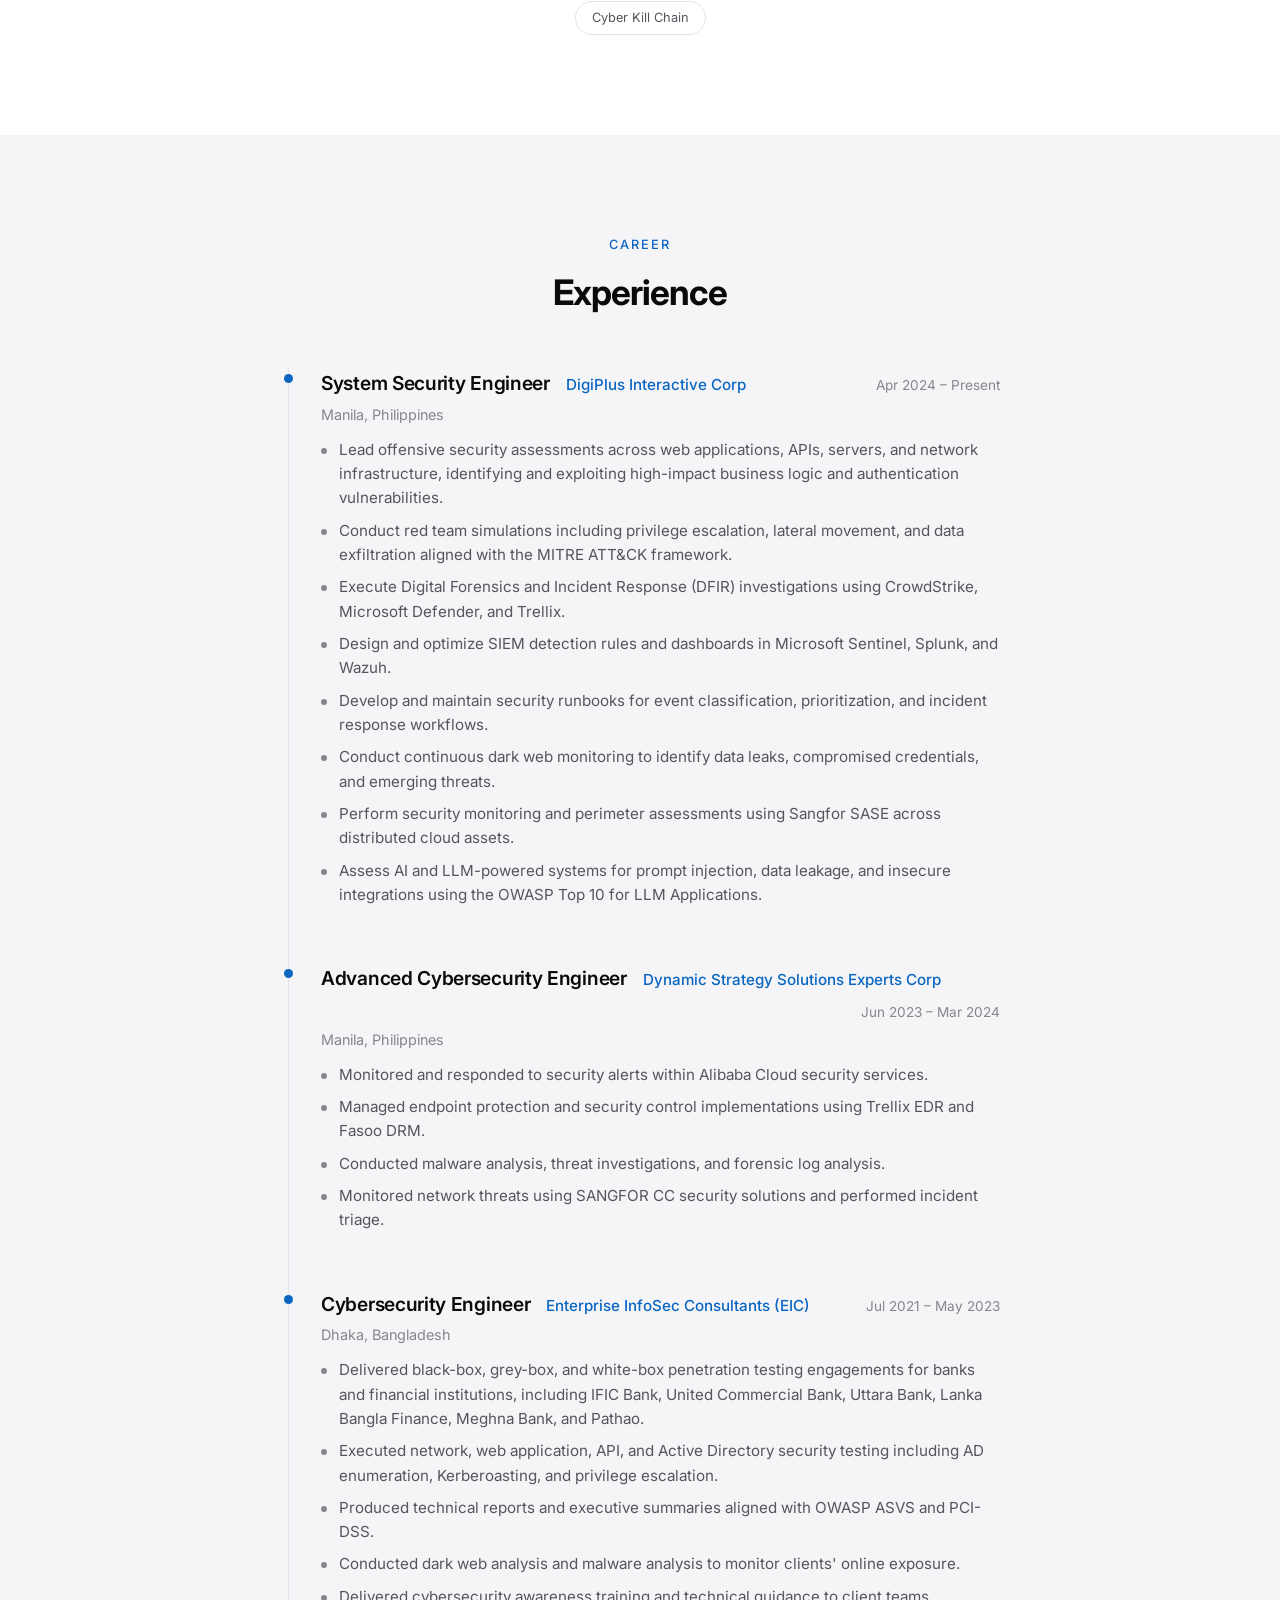
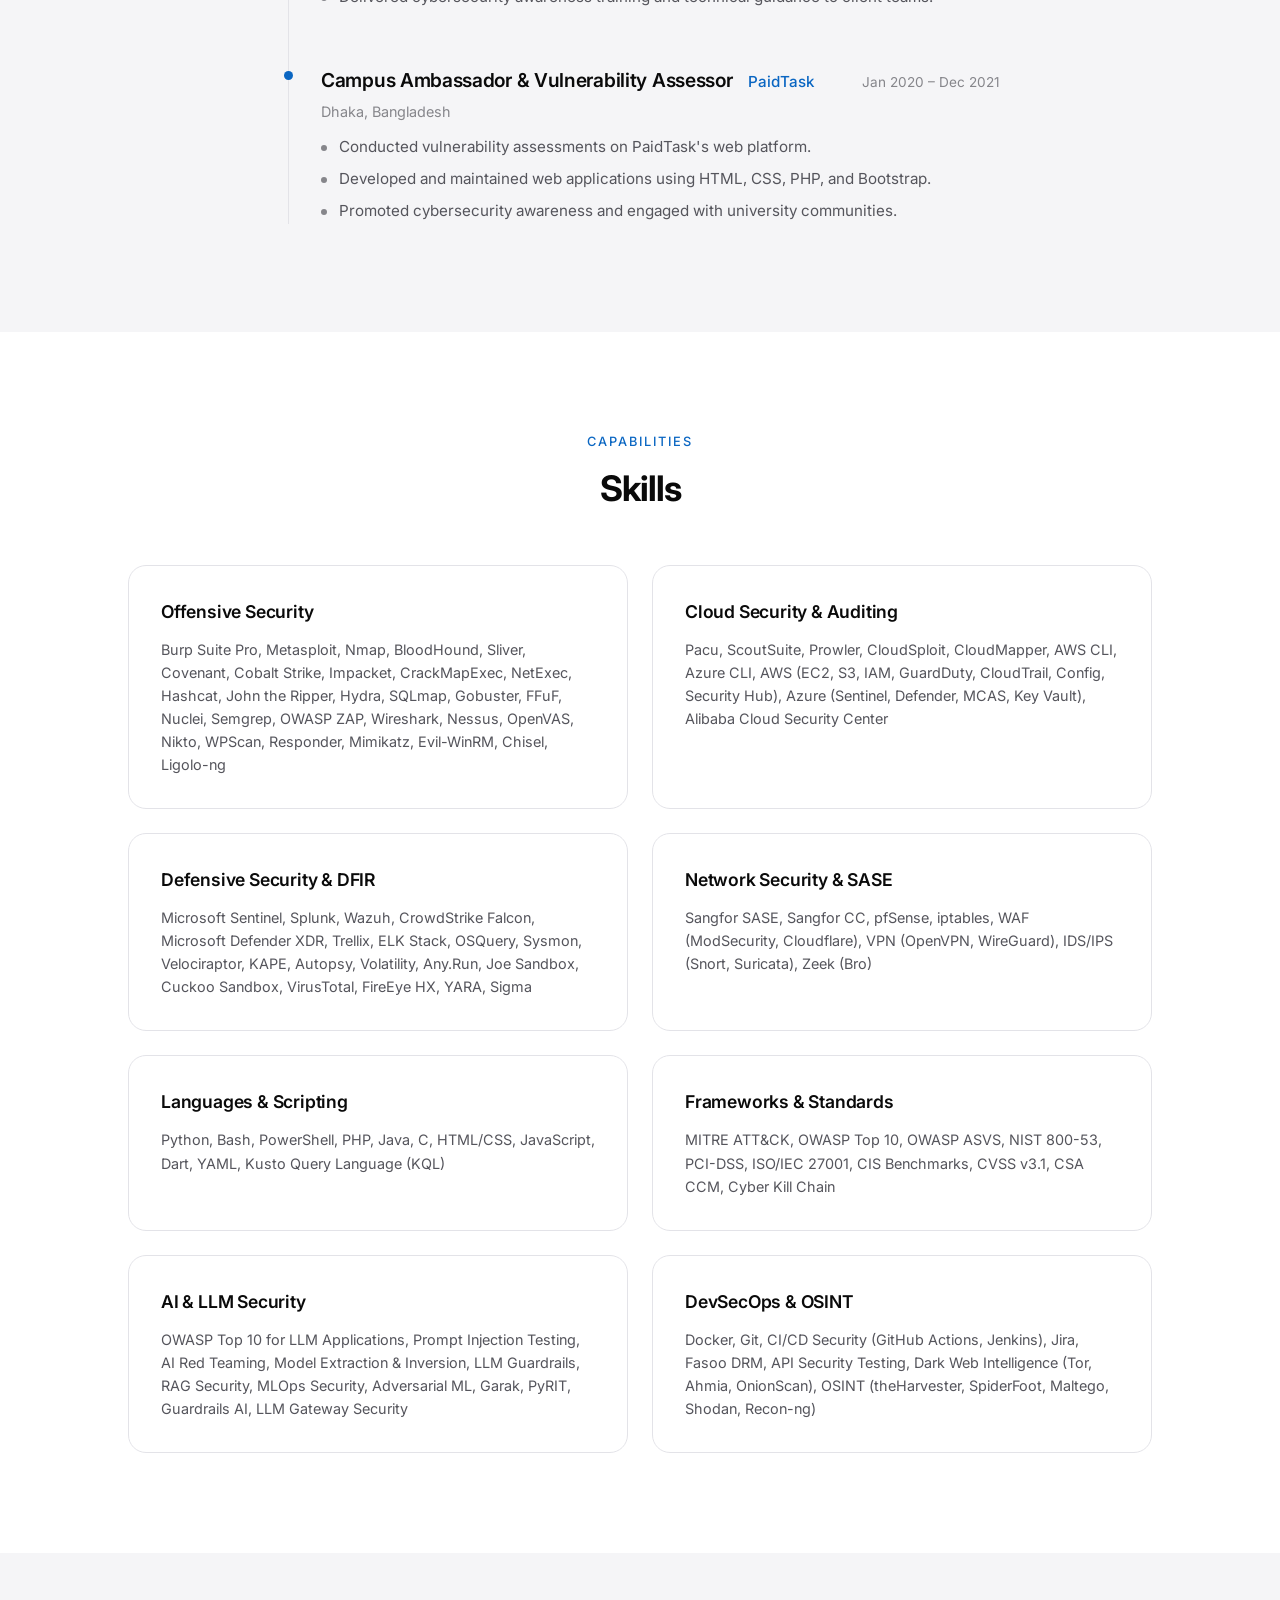
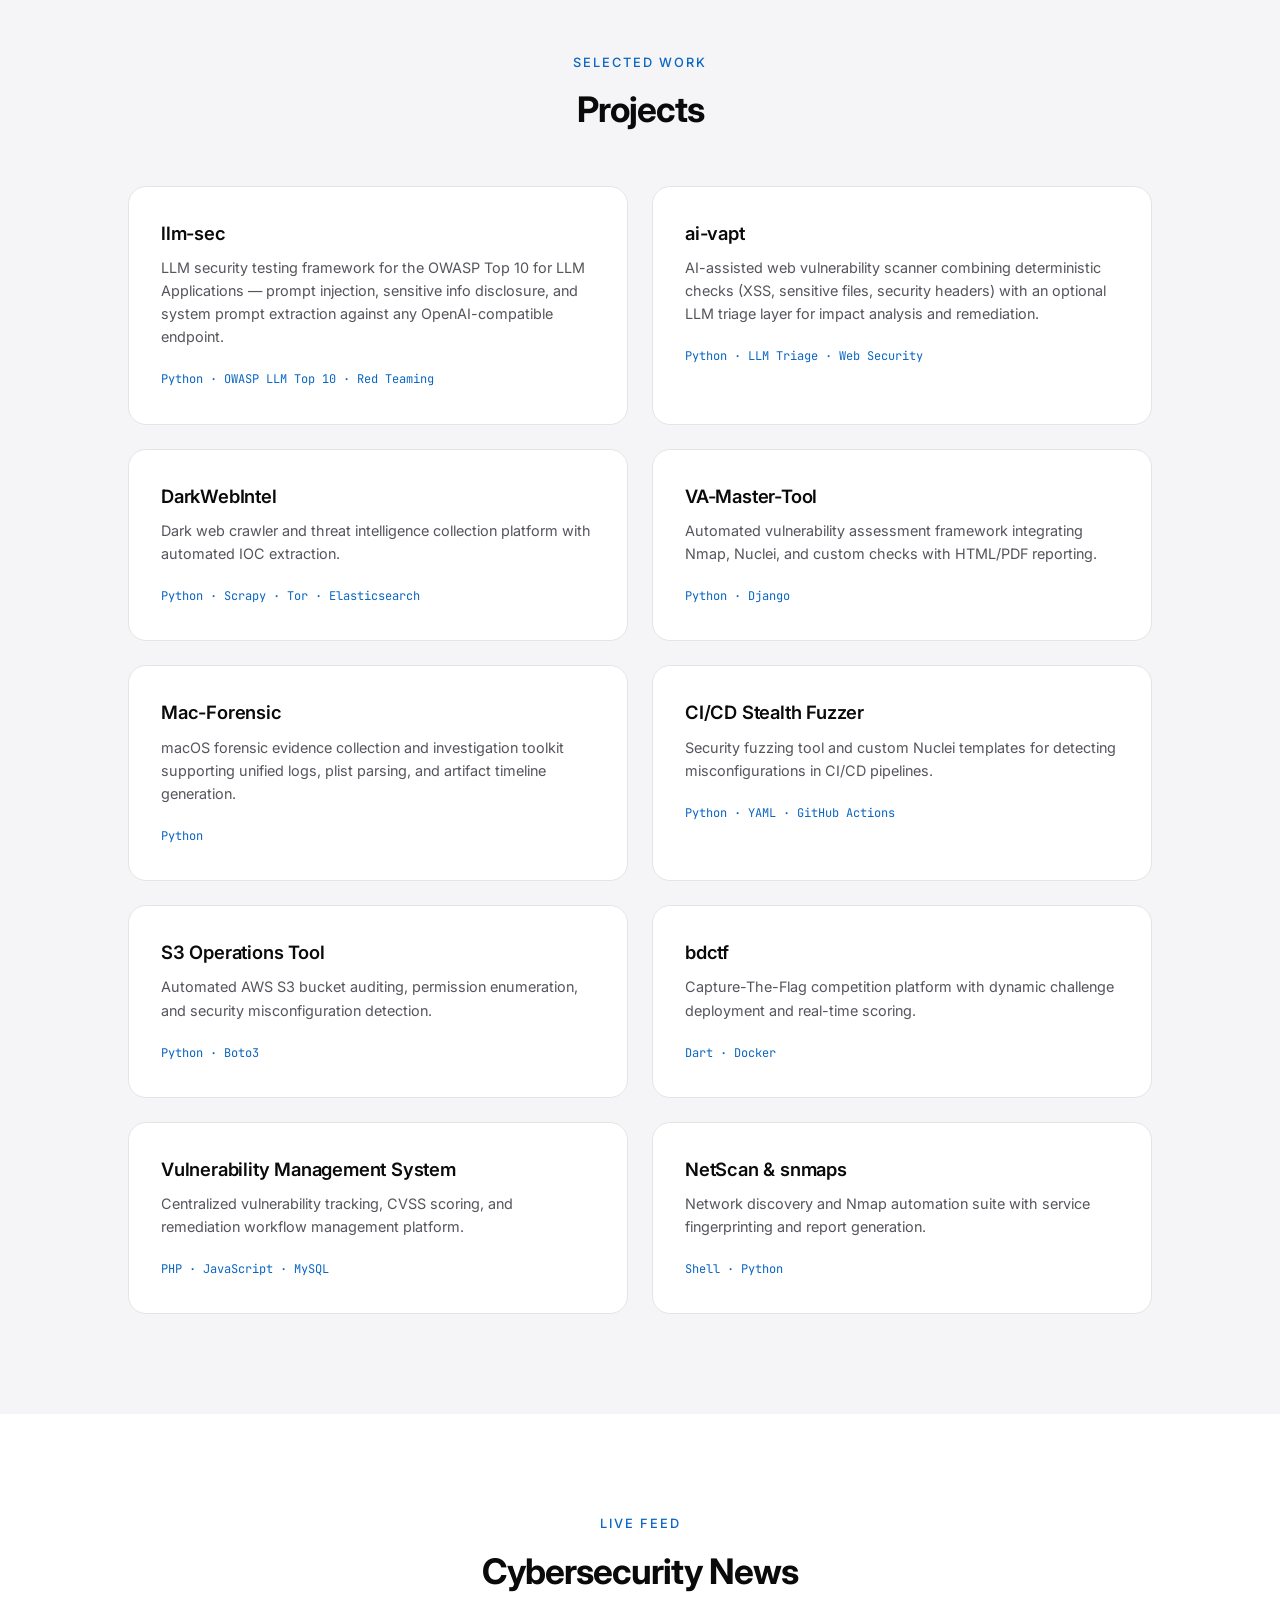
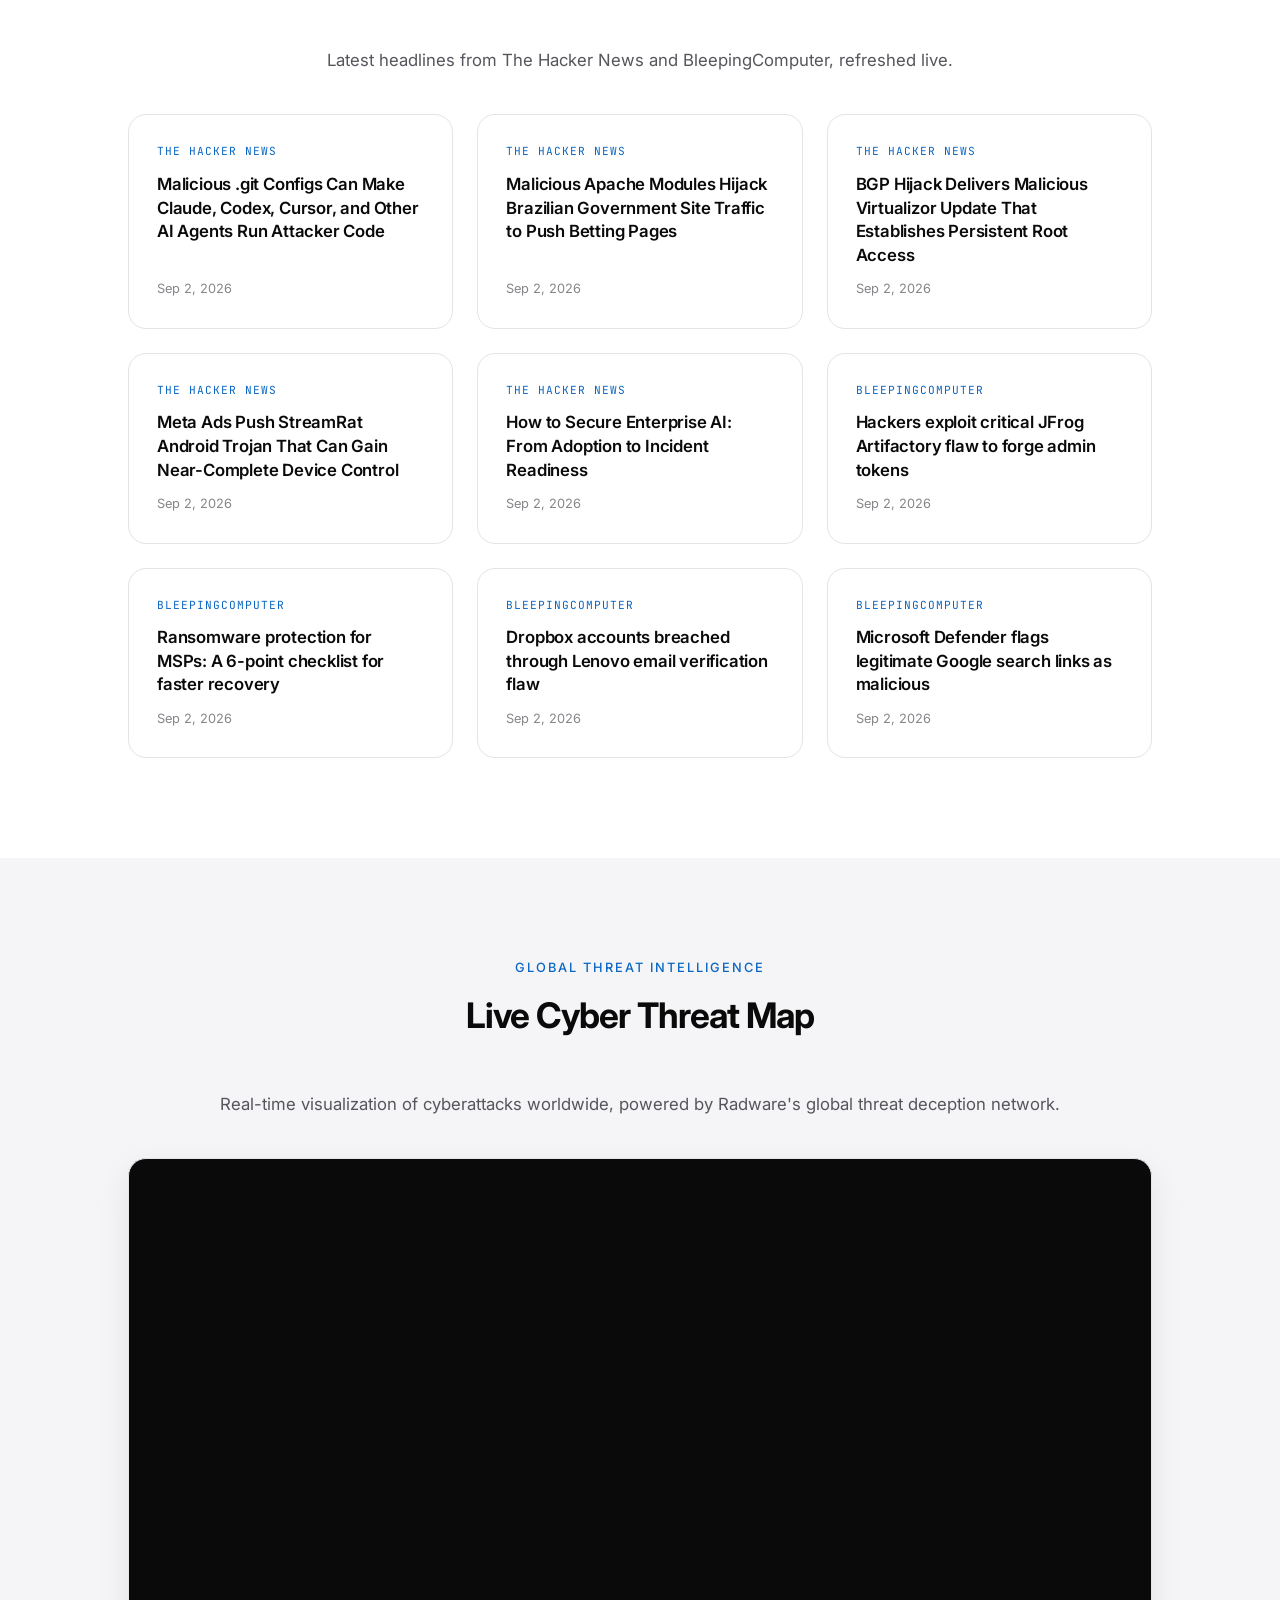
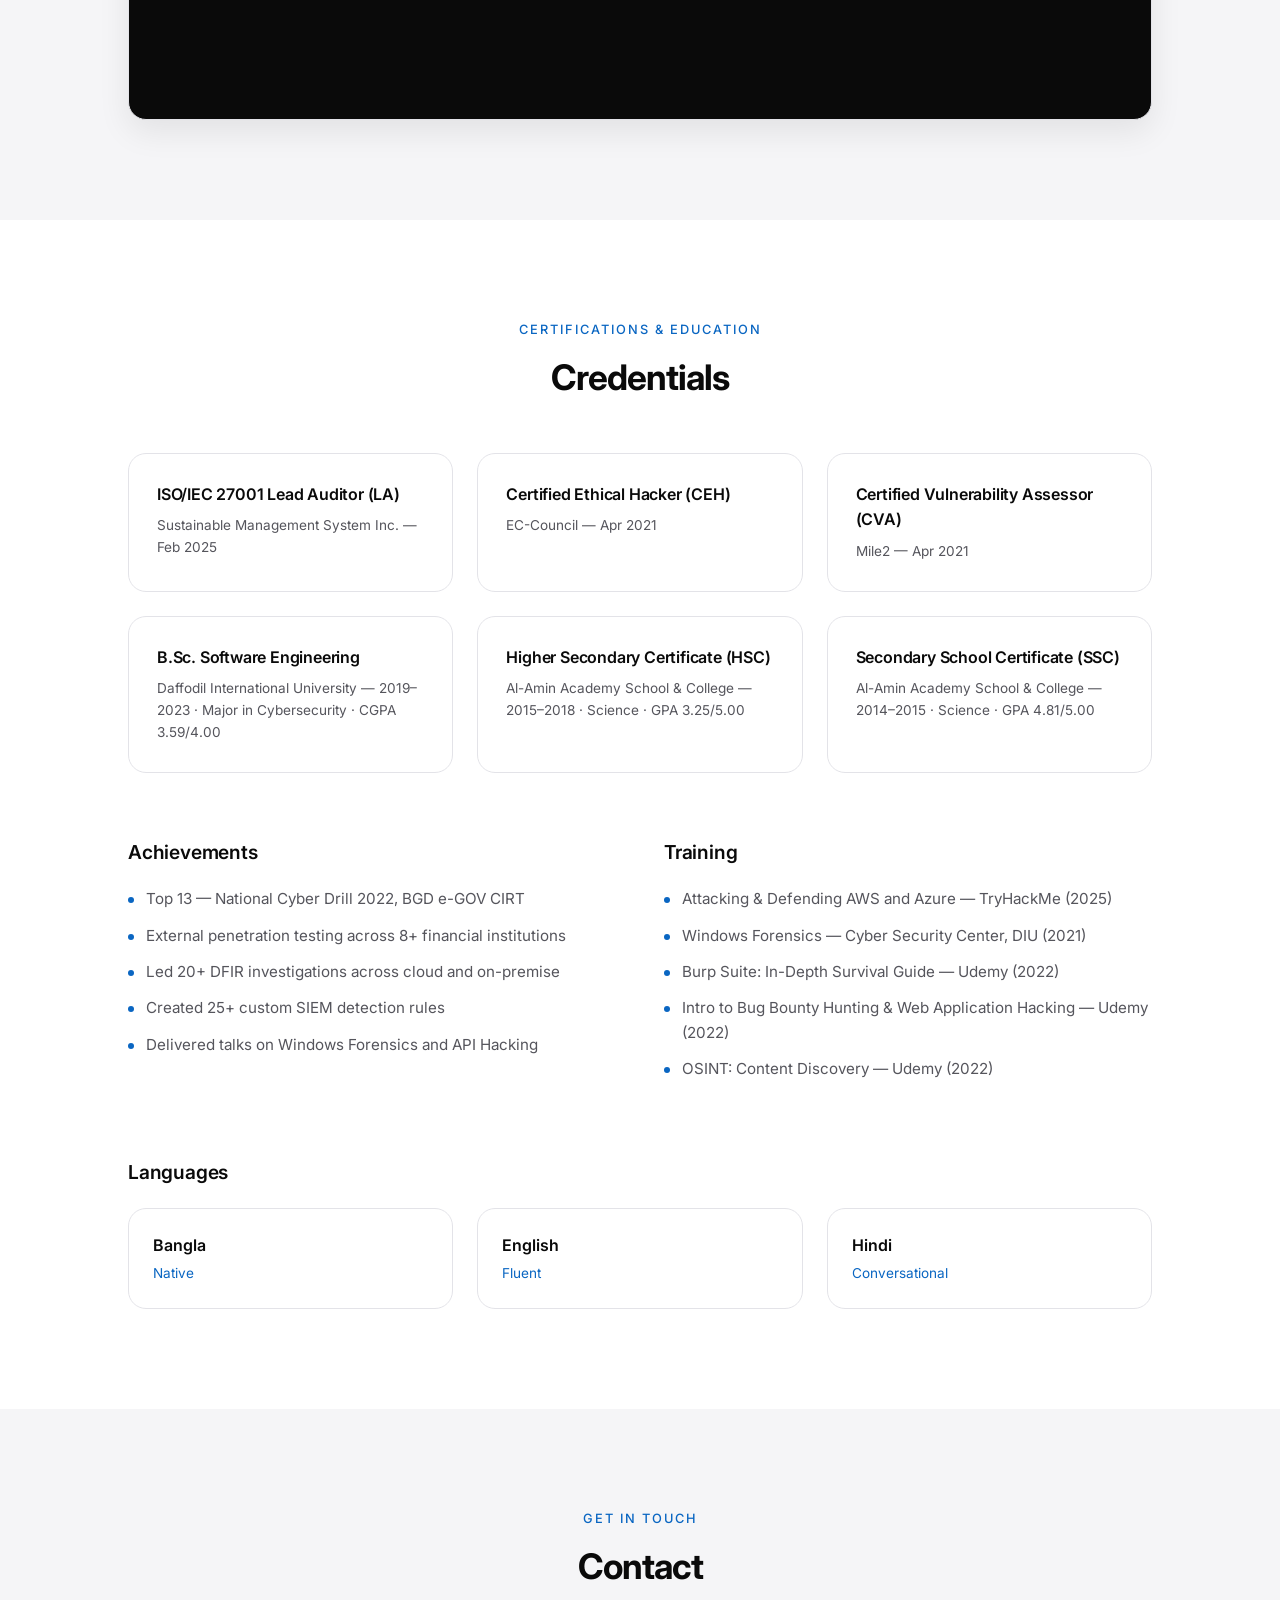
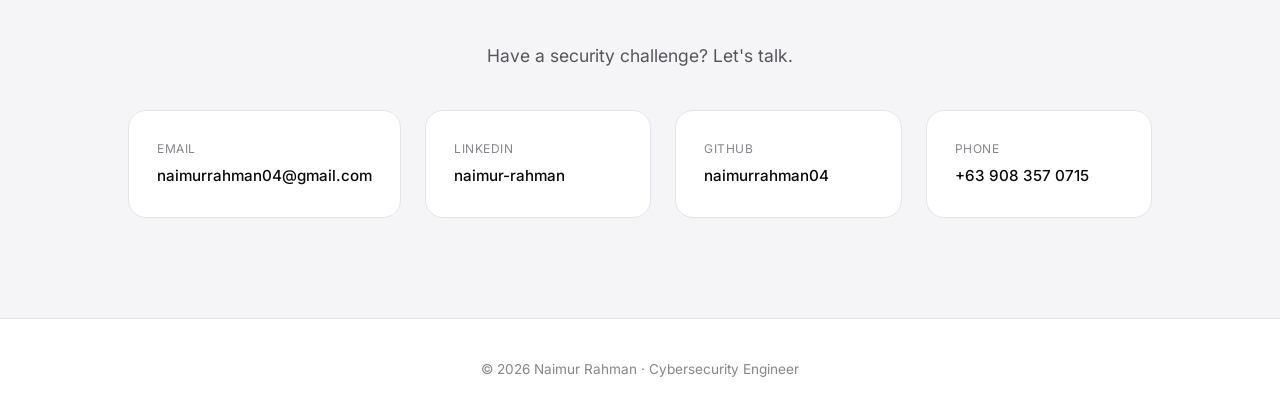
==== commit 78386a95: "SEO: add og:image:alt, twitter:image:alt, og:locale to tools.html; refresh sitemap lastmod" ====
--- a/index.html
+++ b/index.html
@@ -22,6 +22,7 @@
 <meta property="og:image" content="https://naimurrahman04.github.io/og-image.png">
 <meta property="og:image:width" content="1200">
 <meta property="og:image:height" content="630">
+<meta property="og:image:alt" content="Naimur Rahman — Cybersecurity Engineer portfolio">
 <meta property="og:locale" content="en_US">
 
 <!-- Twitter Card -->
@@ -29,6 +30,7 @@
 <meta name="twitter:title" content="Naimur Rahman — Cybersecurity Engineer">
 <meta name="twitter:description" content="Penetration testing, red teaming, DFIR, and cloud security. 5+ years securing financial institutions.">
 <meta name="twitter:image" content="https://naimurrahman04.github.io/og-image.png">
+<meta name="twitter:image:alt" content="Naimur Rahman — Cybersecurity Engineer portfolio">
 
 <!-- Favicon -->
 <link rel="icon" type="image/svg+xml" href="favicon.svg">
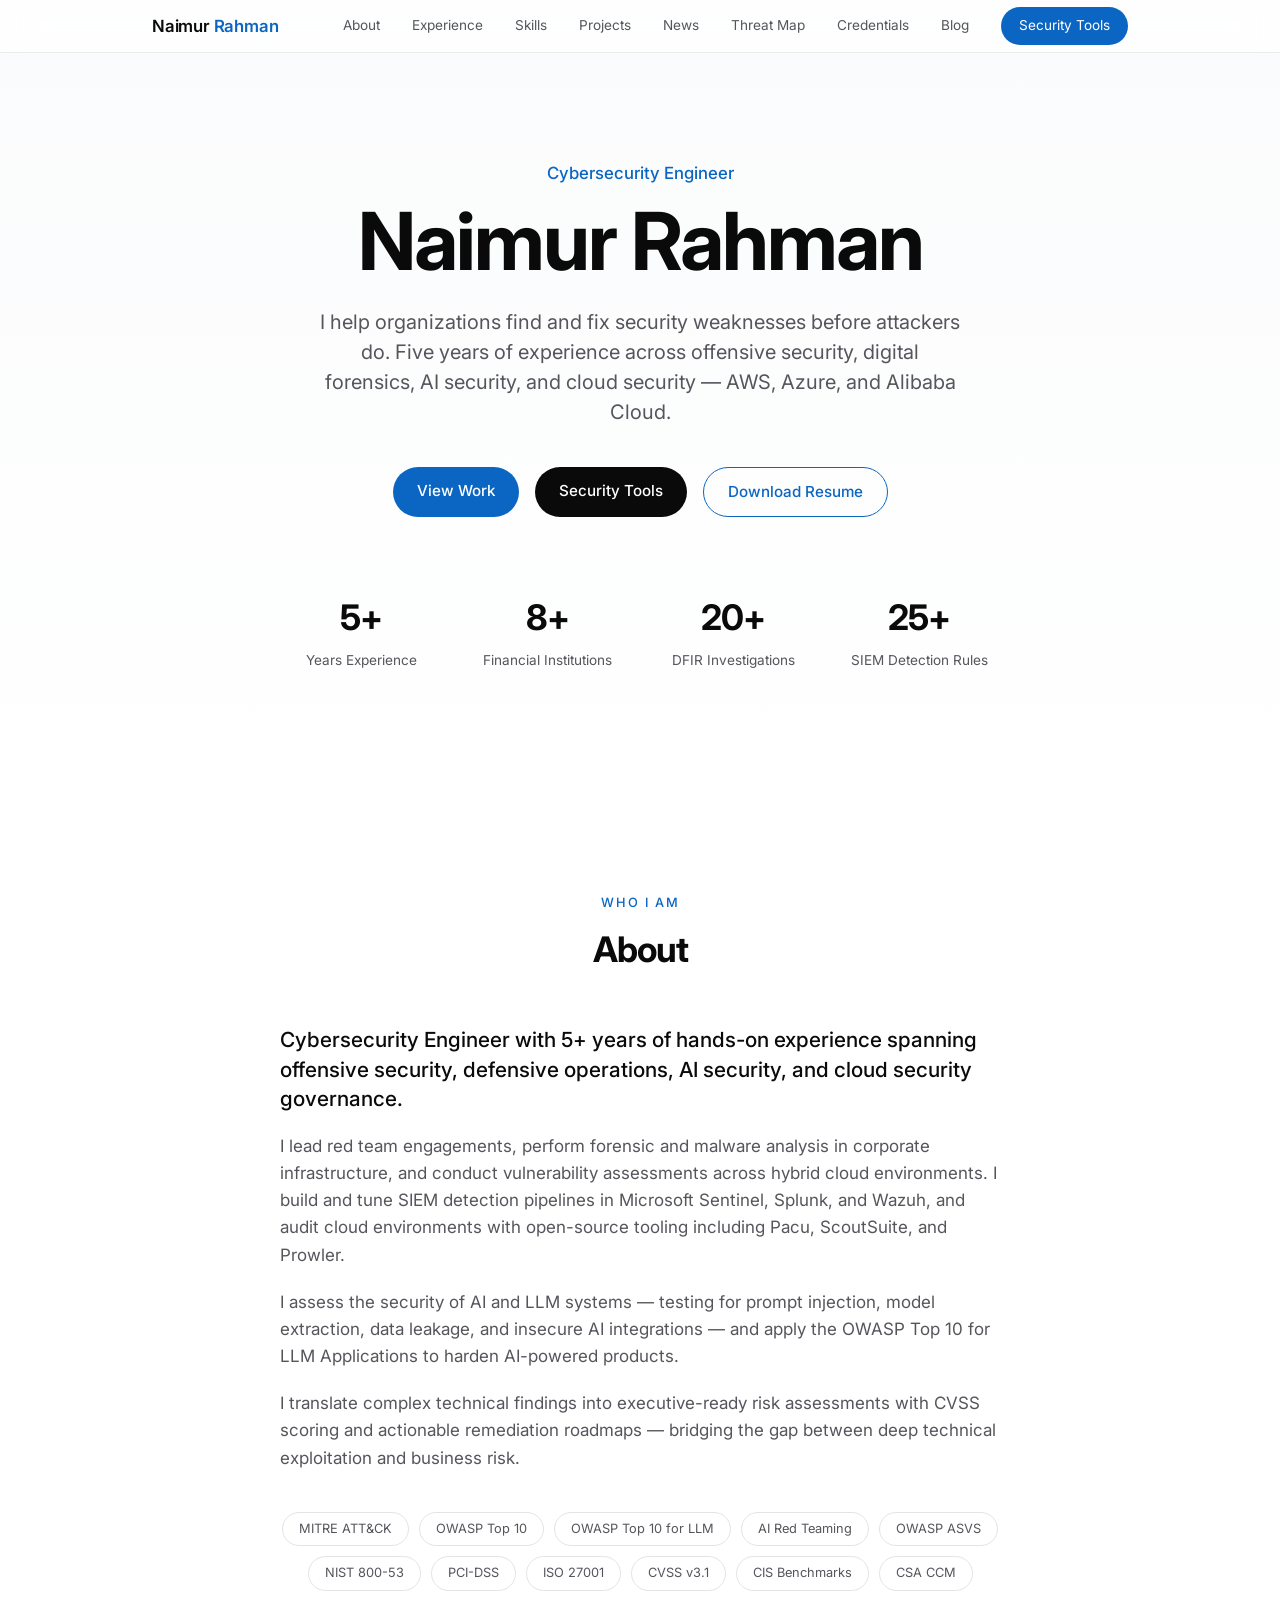
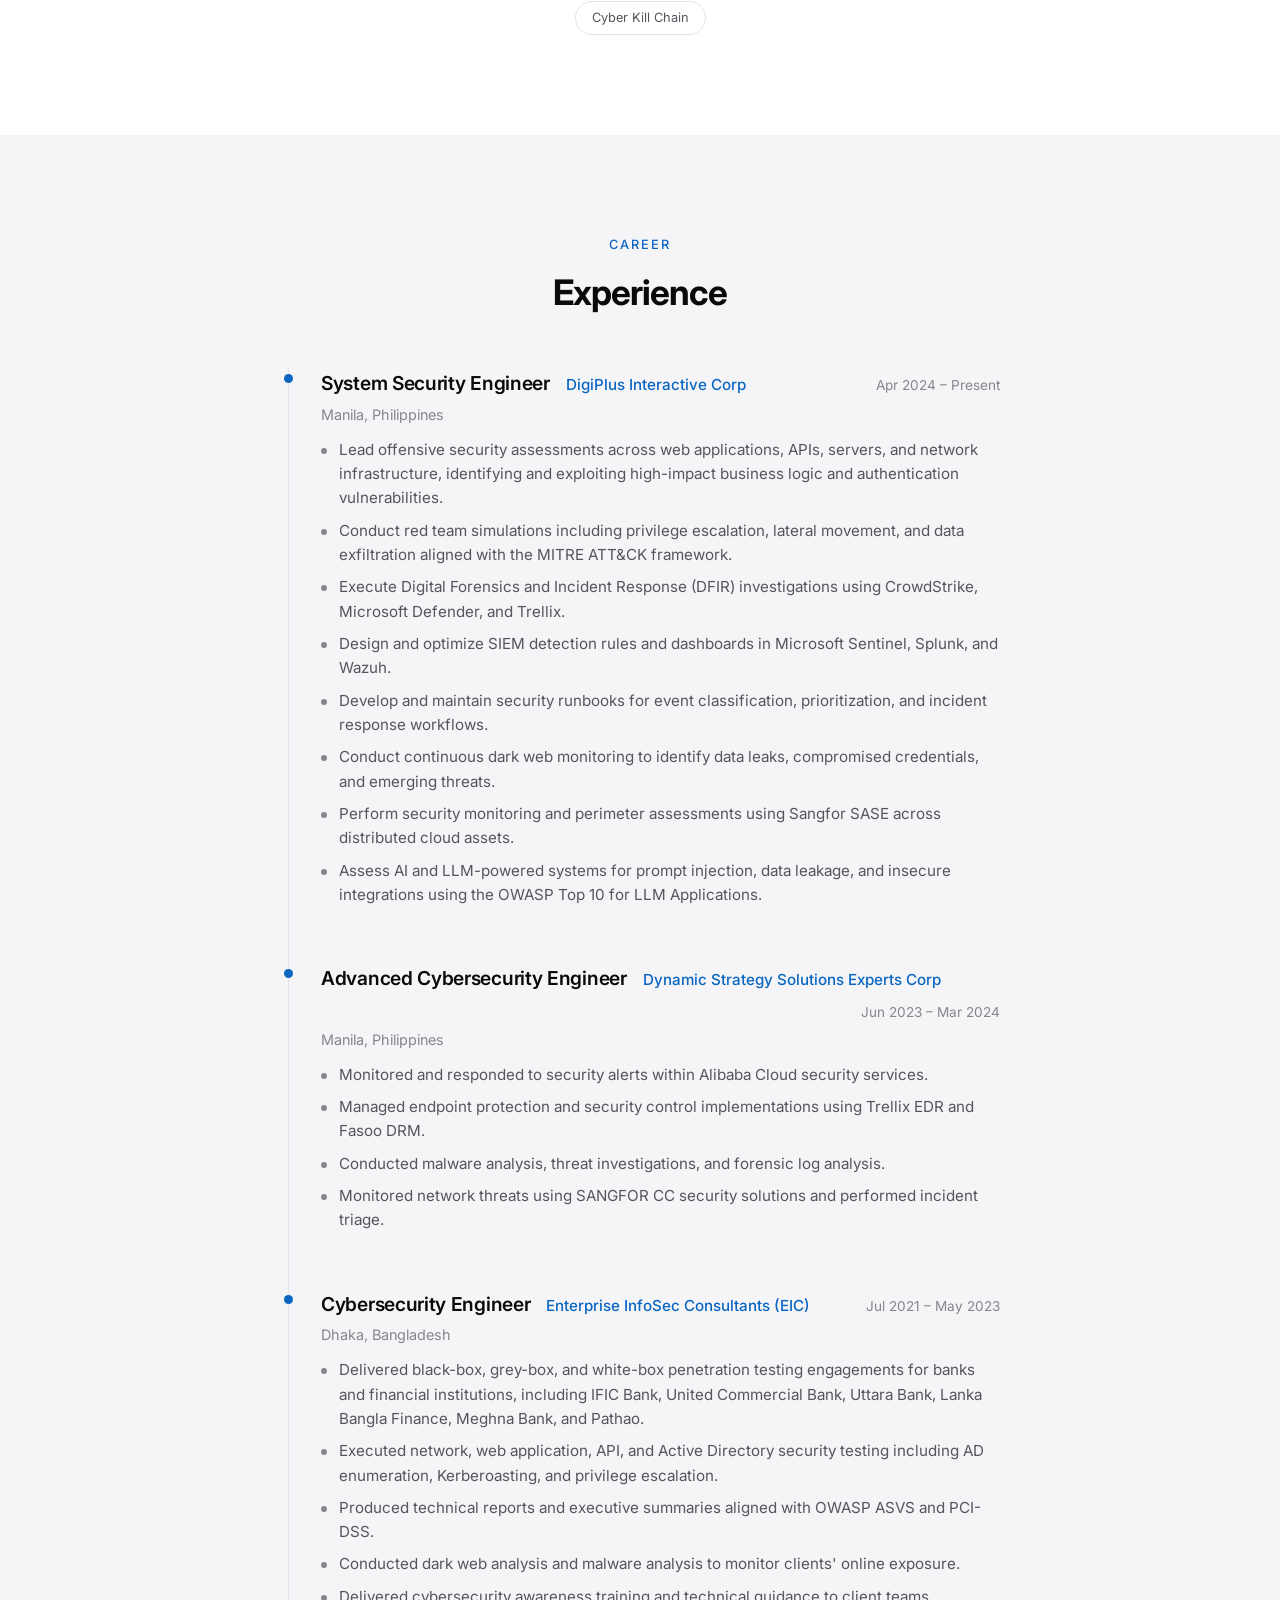
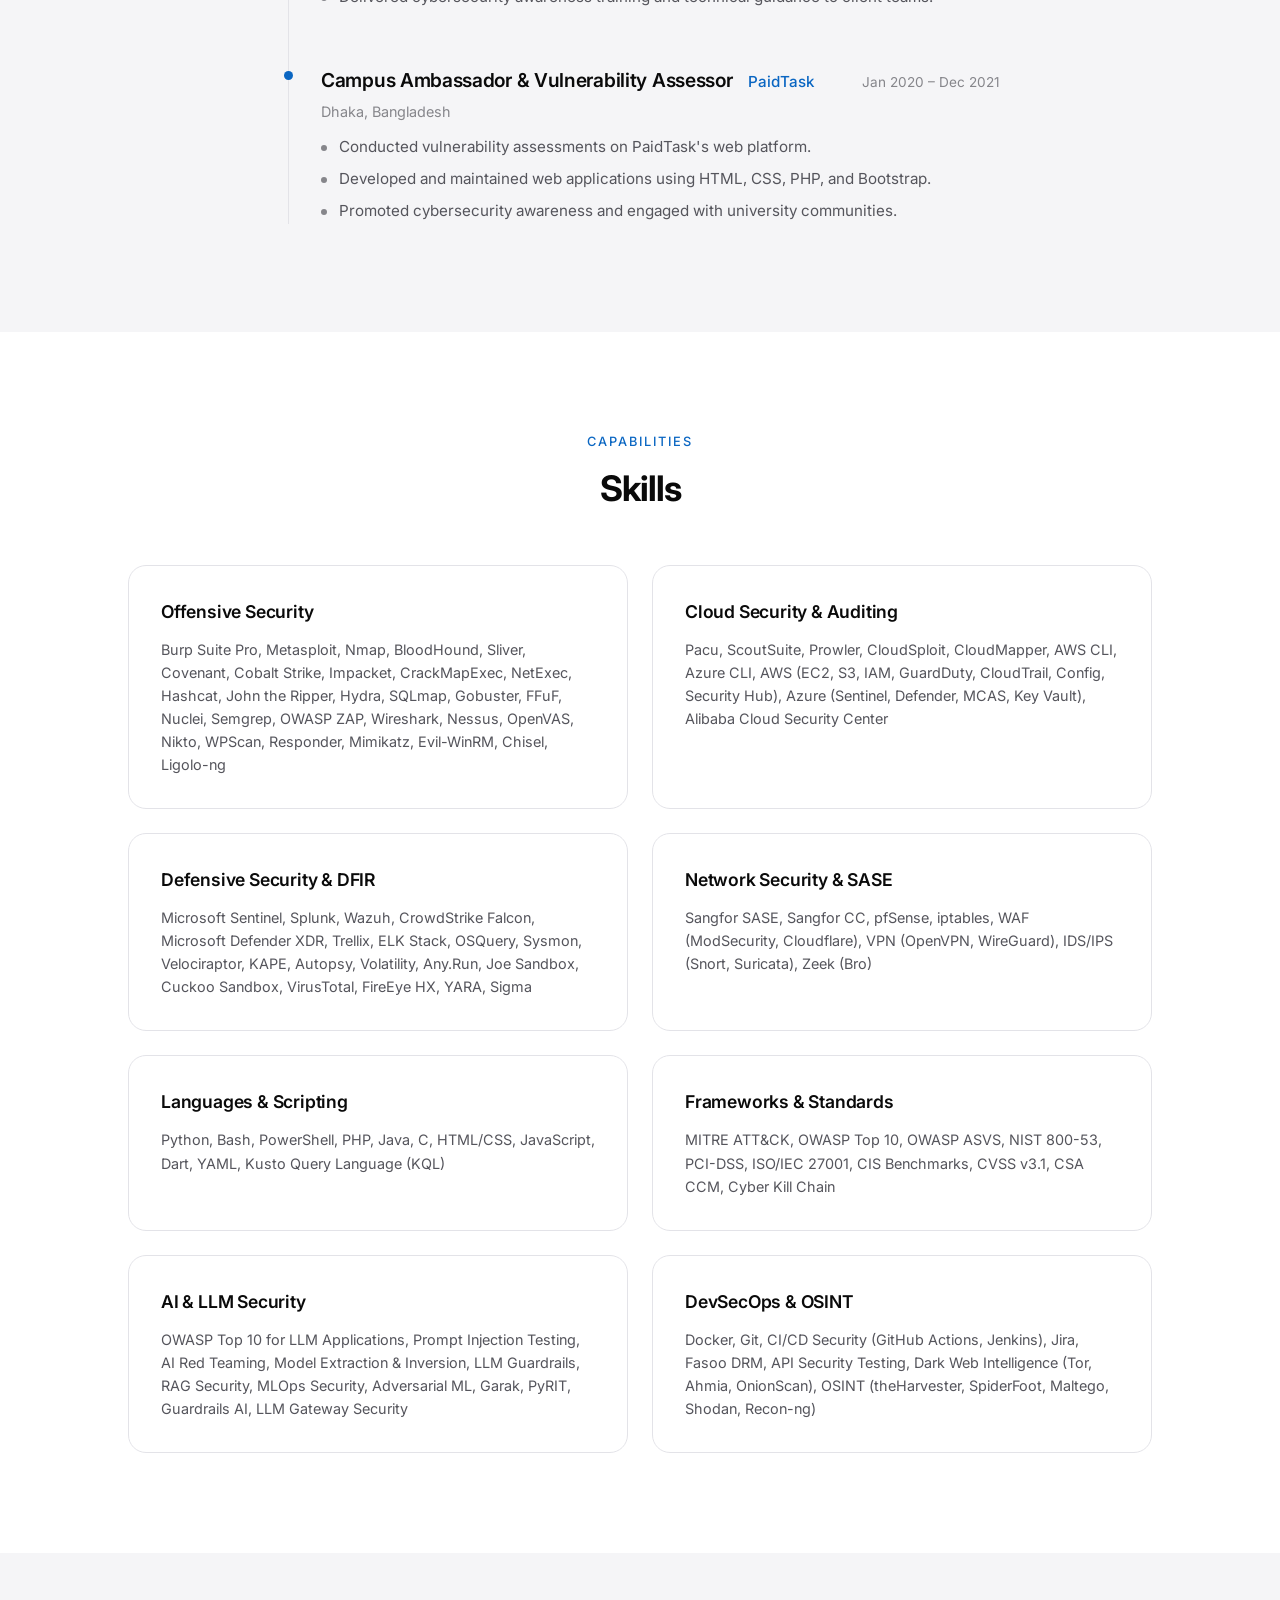
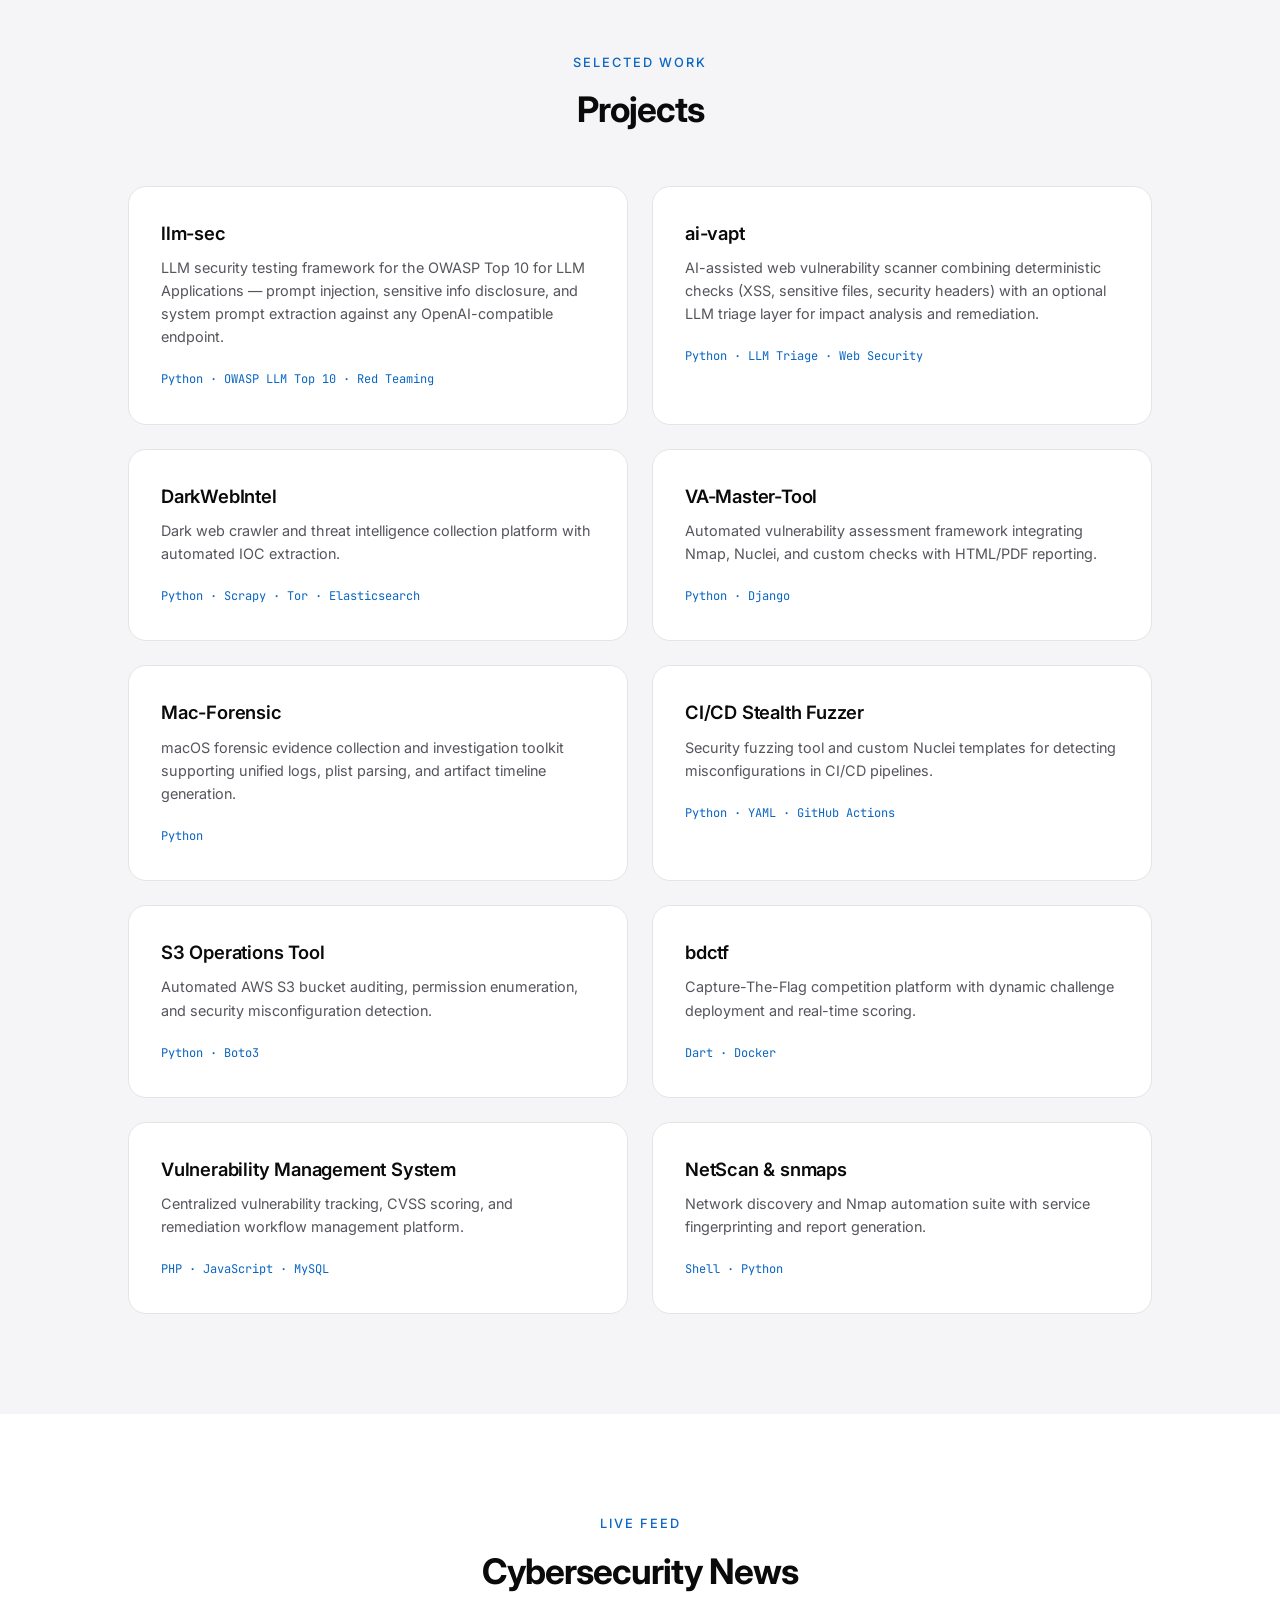
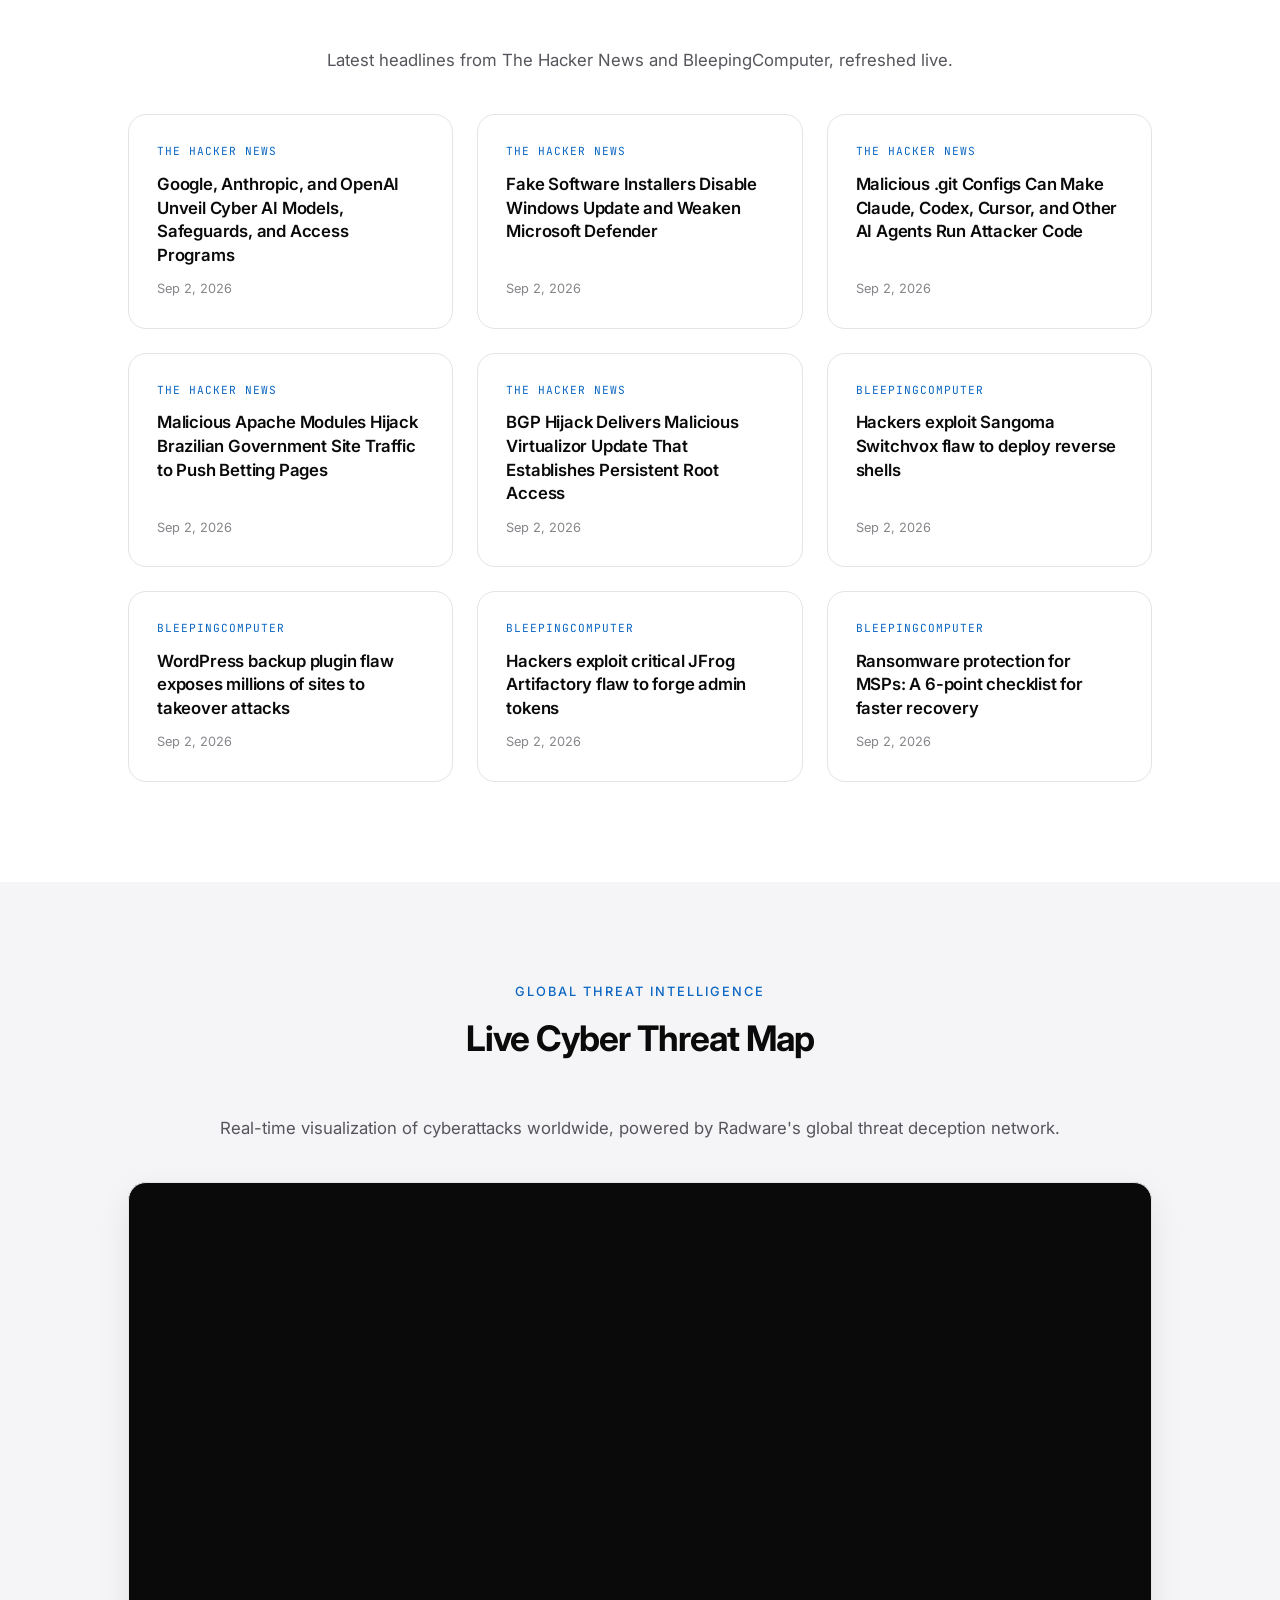
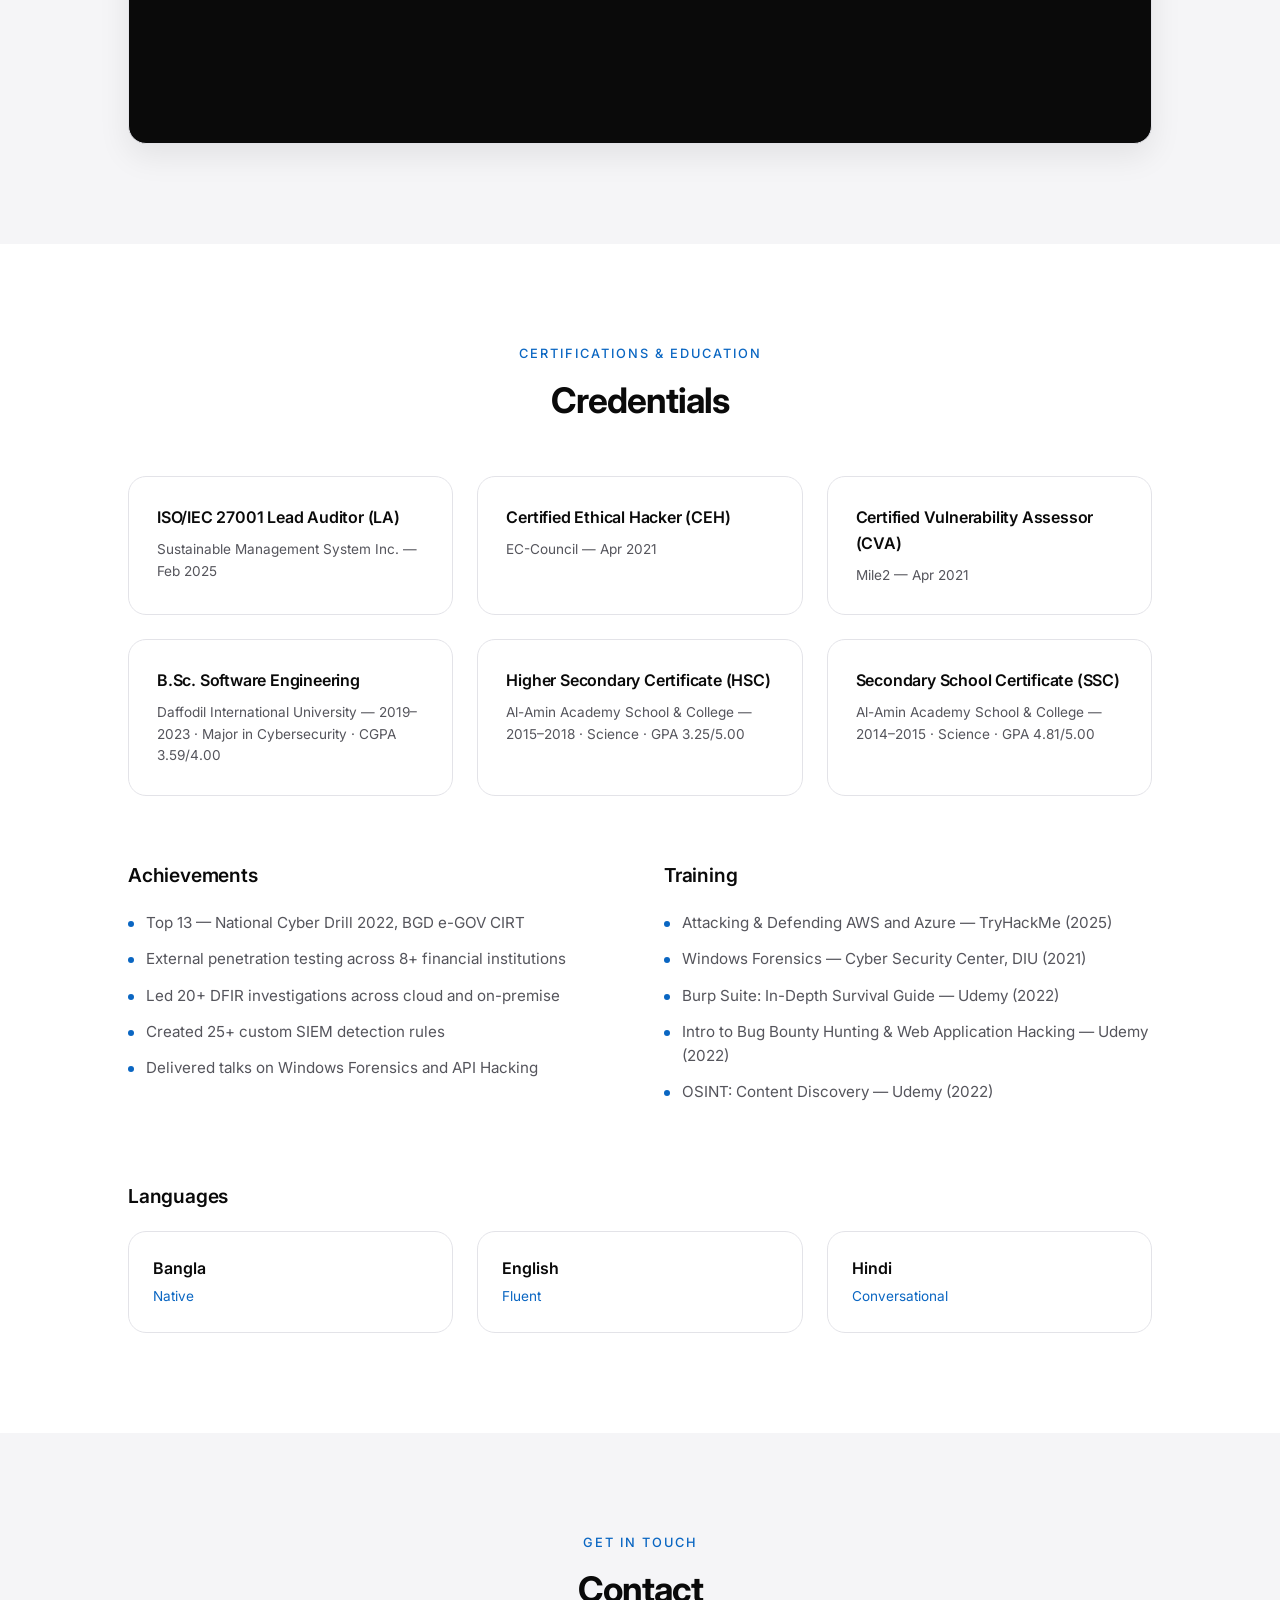
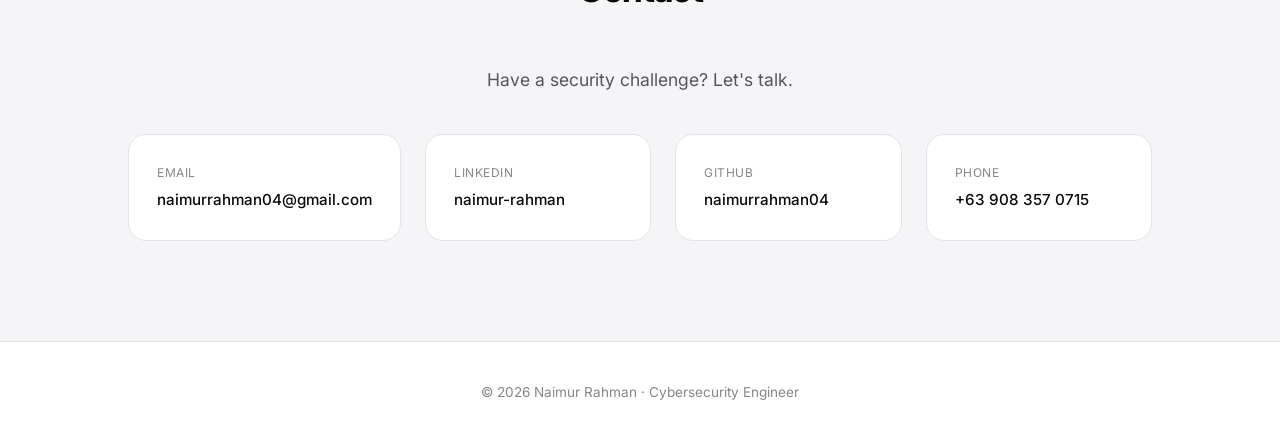
==== commit 27b48633: "Add security blog page with 5 technical writeups + SEO" ====
--- a/index.html
+++ b/index.html
@@ -110,6 +110,7 @@
       <a href="#news">News</a>
       <a href="#threatmap">Threat Map</a>
       <a href="#certs">Credentials</a>
+      <a href="blog.html">Blog</a>
       <a href="tools.html" class="nav-cta">Security Tools</a>
     </div>
   </div>
